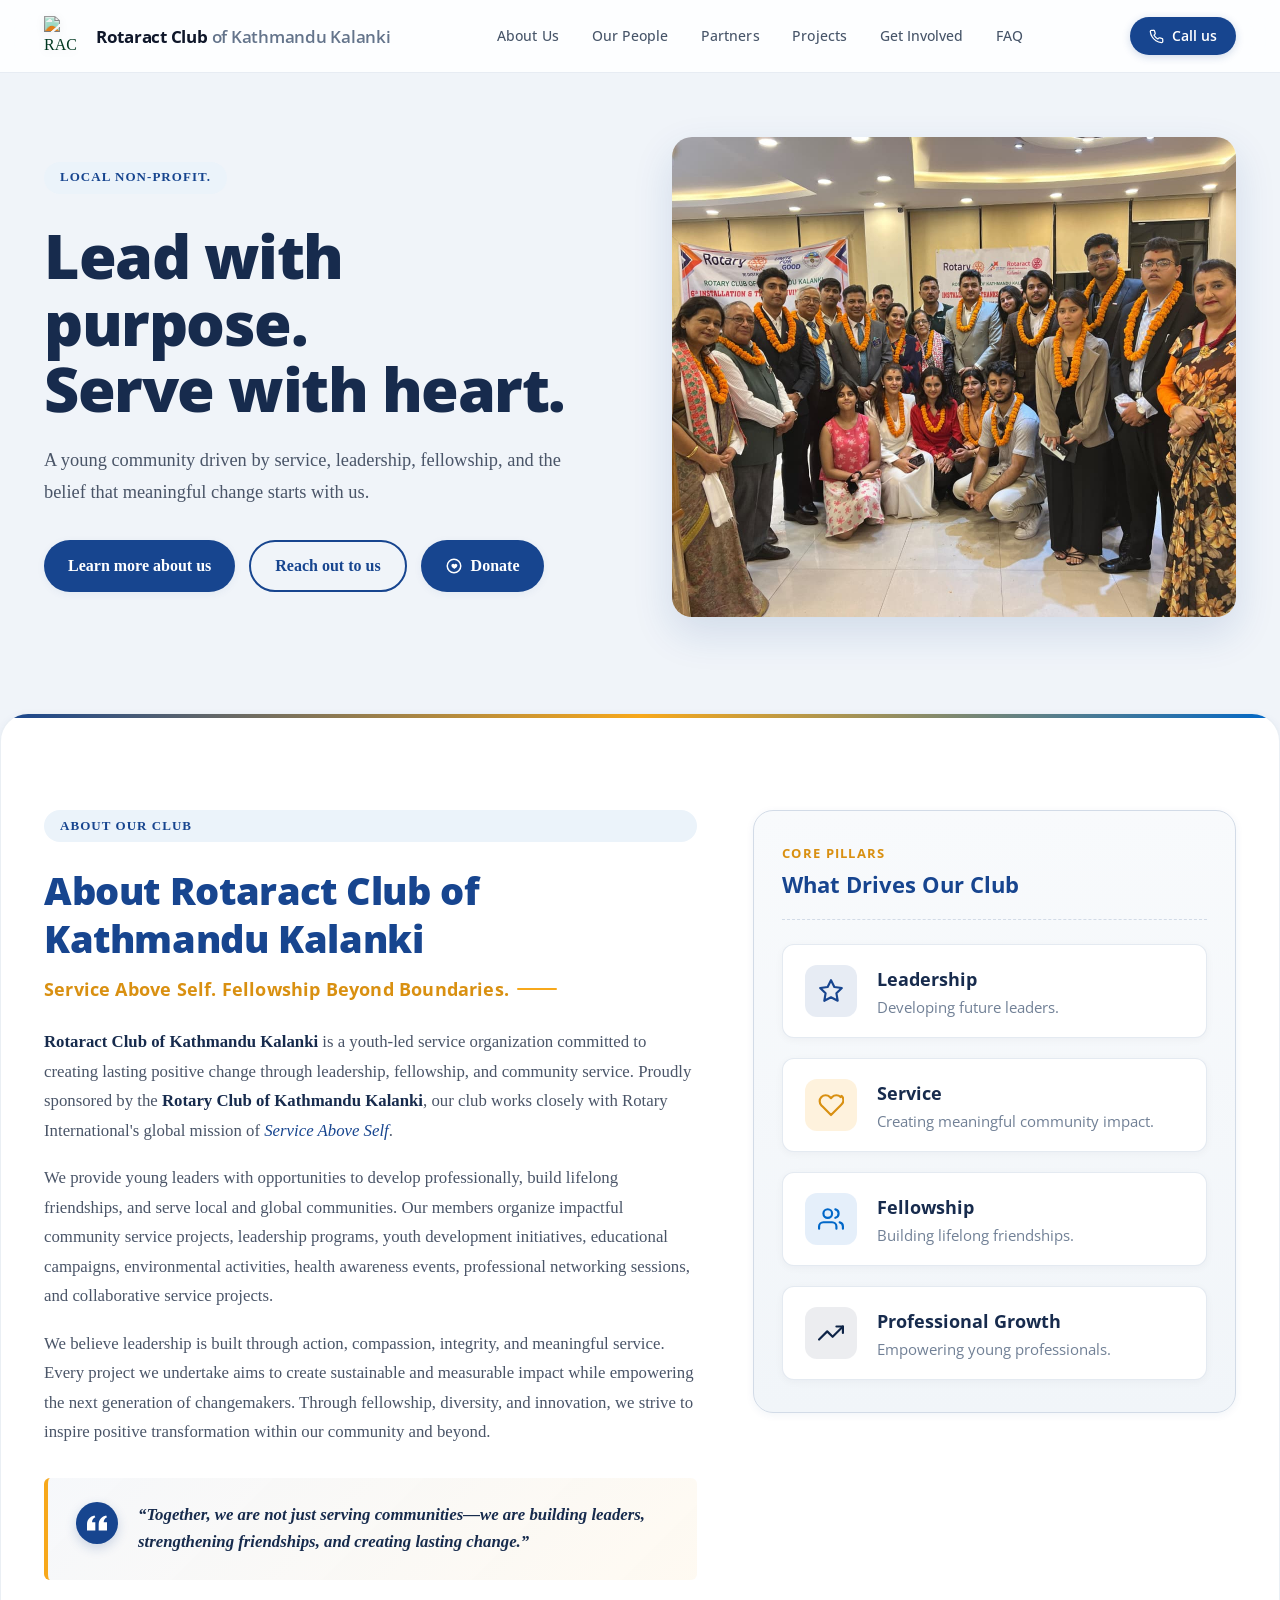
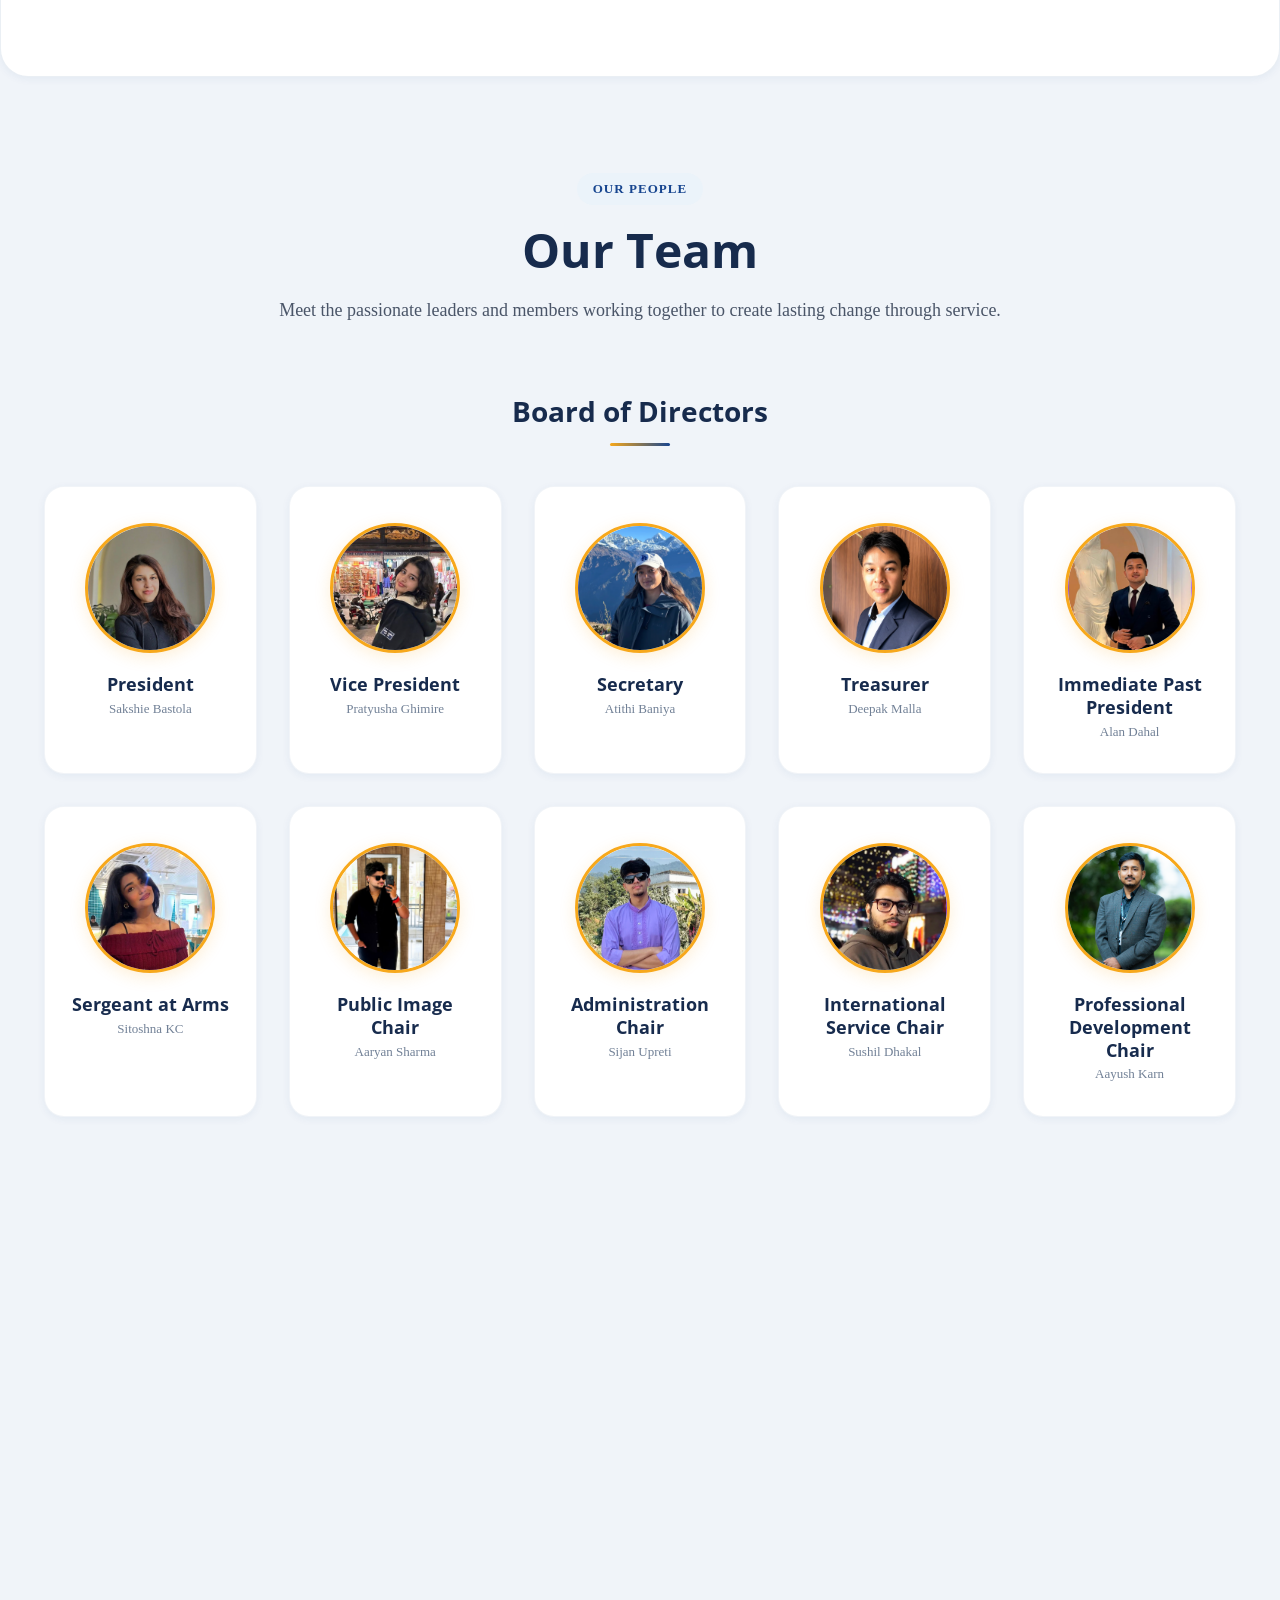
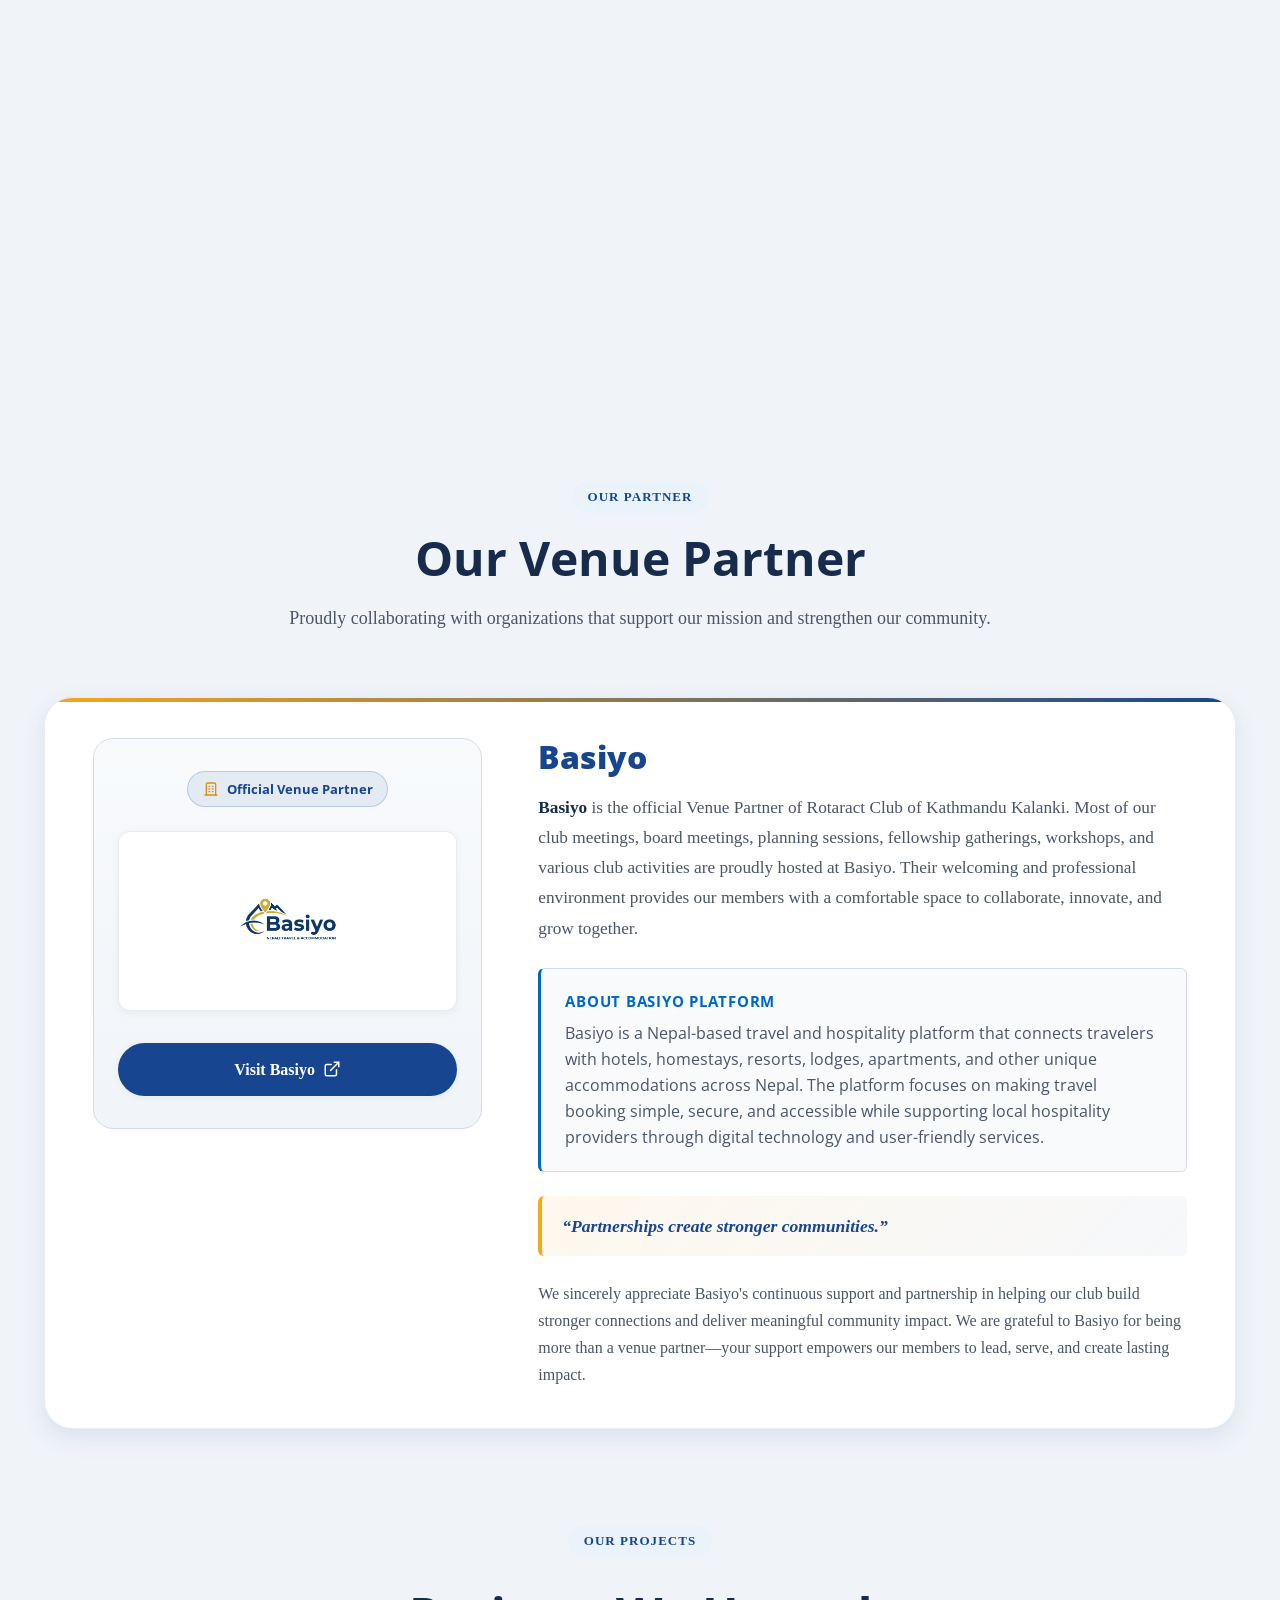
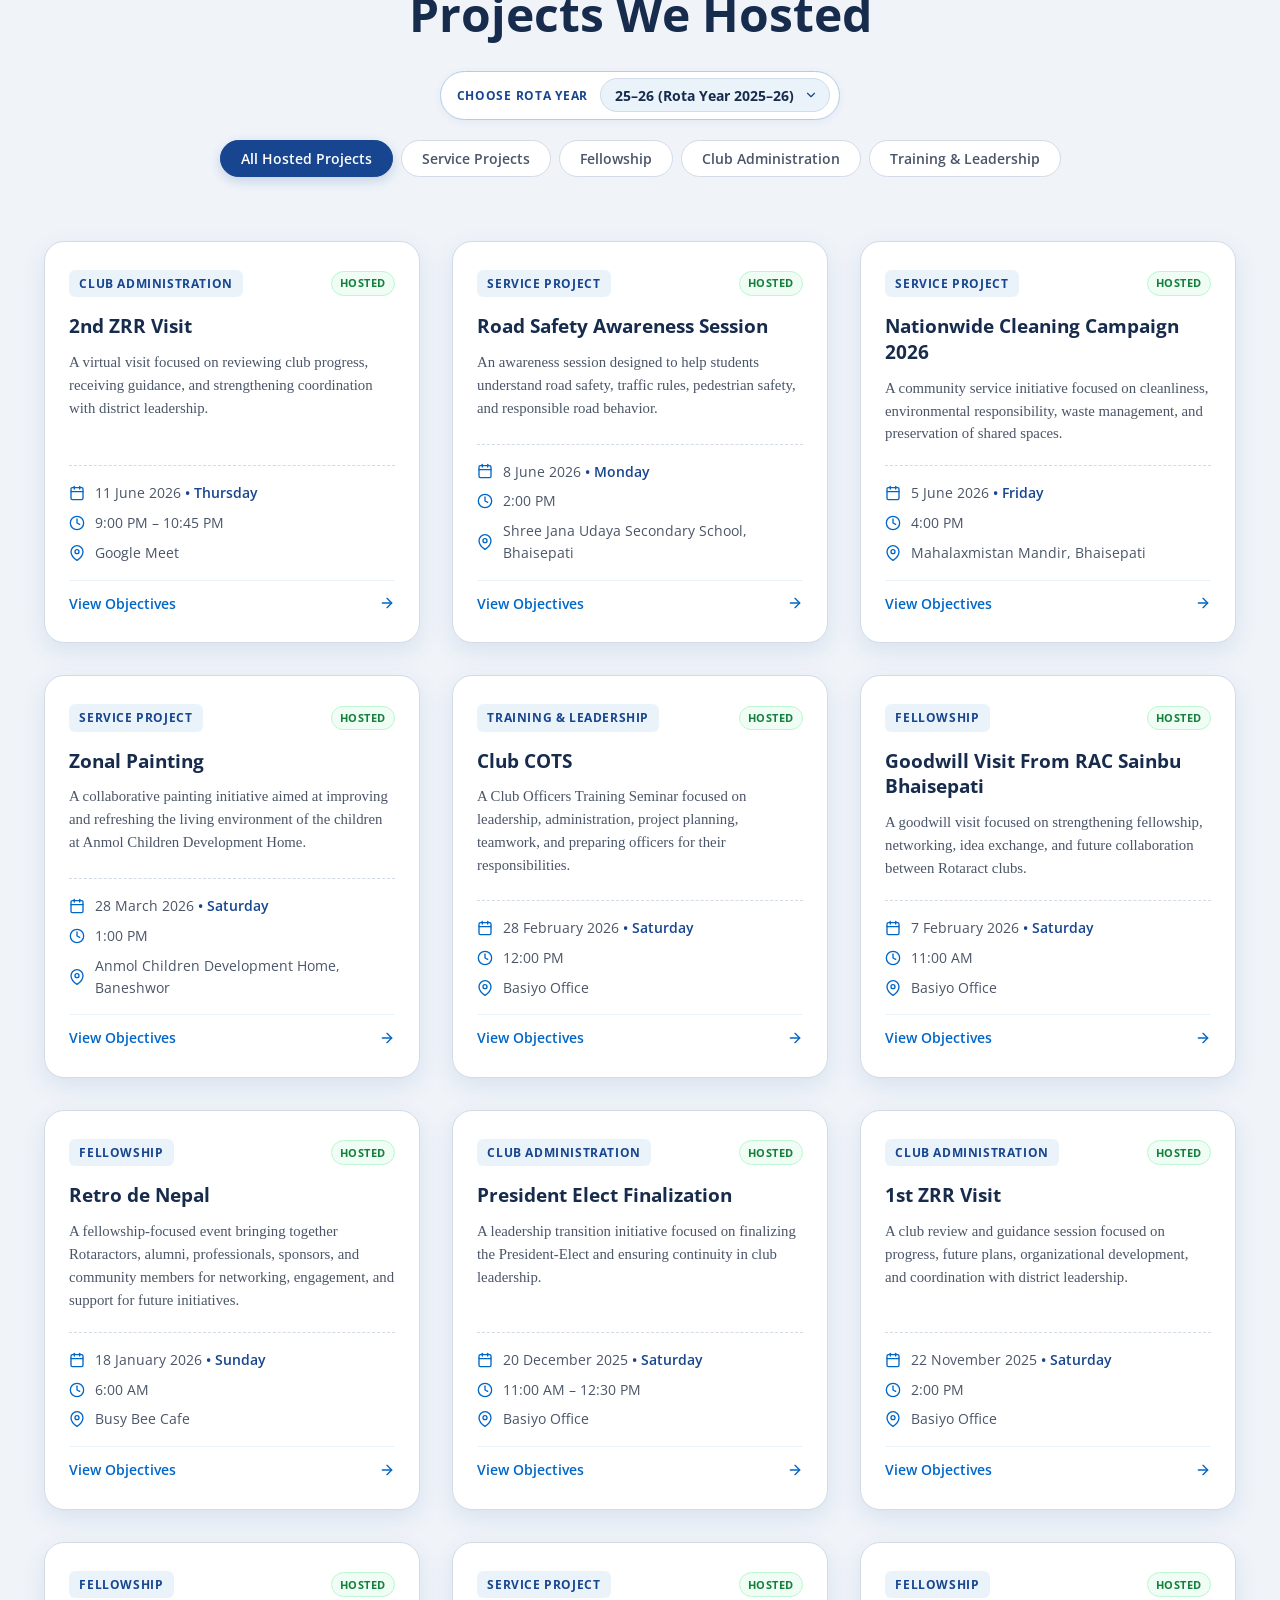
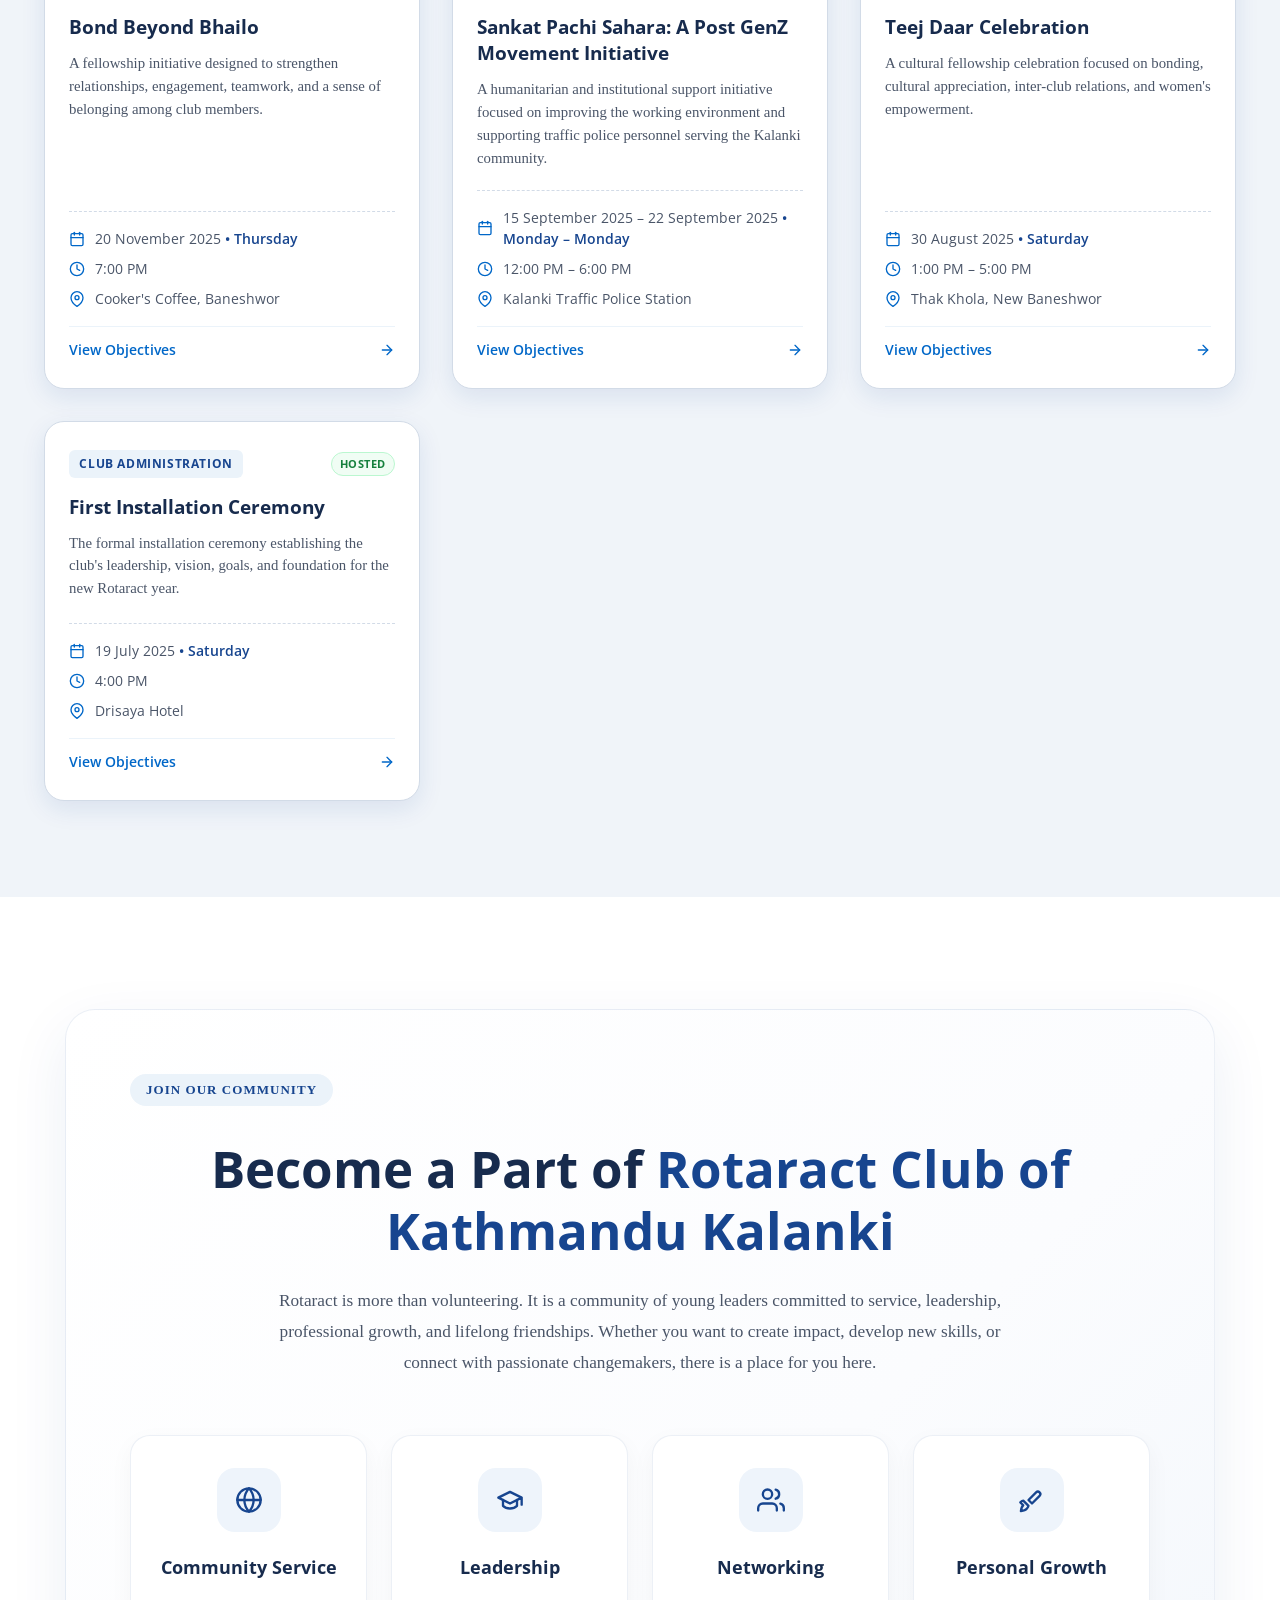
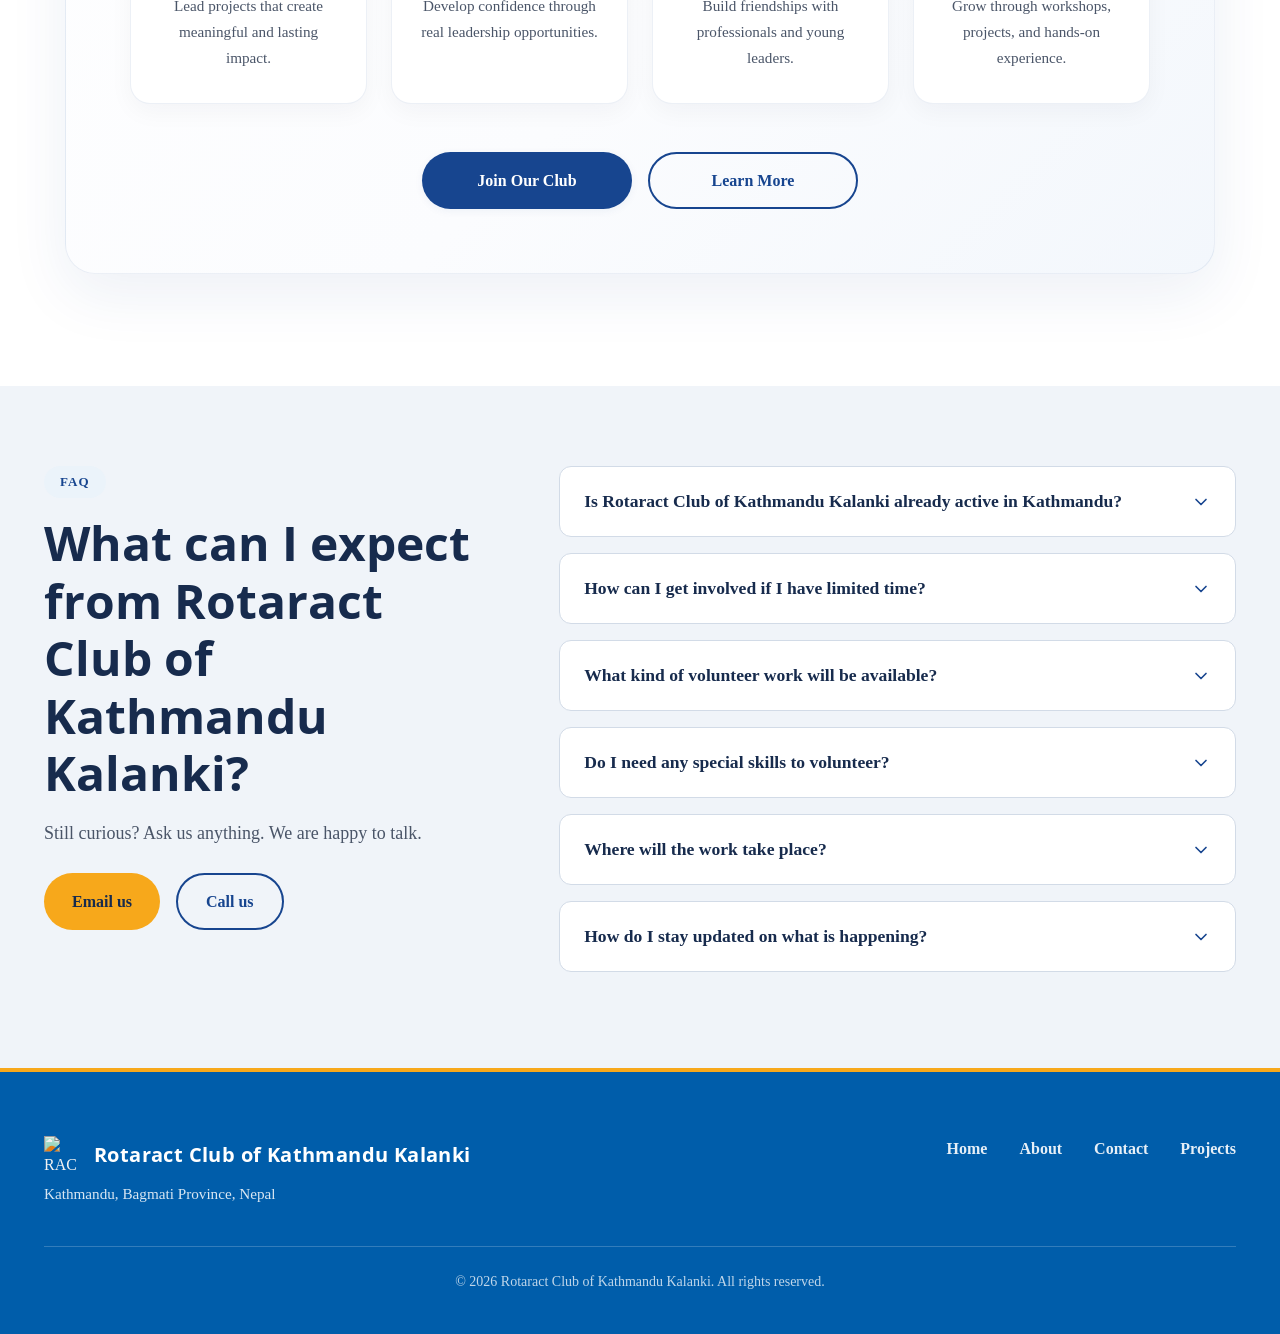
==== index.html @ 897f87ea "writings" ====
<!-- GitHub Pages deployment -->
<!DOCTYPE html>
<html lang="en">

<head>
  <meta charset="UTF-8">
  <meta name="viewport" content="width=device-width, initial-scale=1.0">
  <title>RAC KTM KALANKI - Non-Profit Organization in Kathmandu, Nepal</title>
  <meta name="description"
    content="RAC KTM KALANKI is a non-profit organization based in Kathmandu, Nepal, working to establish its presence and fulfill its mission within the local community.">

  <!-- Google Fonts (Rotary Typography: Open Sans & Georgia) -->
  <link rel="preconnect" href="https://fonts.googleapis.com">
  <link rel="preconnect" href="https://fonts.gstatic.com" crossorigin>
  <link
    href="https://fonts.googleapis.com/css2?family=Georgia:ital,wght@0,400;0,700;1,400&family=Open+Sans:ital,wght@0,300;0,400;0,600;0,700;0,800;1,400;1,600&display=swap"
    rel="stylesheet">

  <!-- Stylesheets -->
  <link rel="stylesheet" href="css/style.css">
  <link rel="stylesheet" href="css/responsive.css">
</head>

<body>

  
  <!-- Navigation -->
  <header class="navbar" id="navbar">
    <div class="container nav-container">
      <a href="index.html" class="nav-brand">
        <img
          src="https://rjdavx8ozyznxeyh.public.blob.vercel-storage.com/production/websites/uploaded-media/rotary-yellow-oAXkmFrCqJw5YYVb120XJVjN0PeebM.png"
          alt="RAC KTM KALANKI Logo" class="brand-logo">
        <span class="brand-name">Rotaract Club <span class="brand-sub">of Kathmandu Kalanki</span></span>
      </a>

      <!-- Desktop & Mobile Navigation Menu -->
      <nav class="nav-menu" id="navMenu">
        <ul class="nav-list">
          <li class="nav-item"><a href="#about" class="nav-link">About Us</a></li>
          <li class="nav-item"><a href="#our-people" class="nav-link">Our People</a></li>
          <li class="nav-item"><a href="#partners" class="nav-link">Partners</a></li>
          <li class="nav-item"><a href="#projects" class="nav-link">Projects</a></li>
          <li class="nav-item"><a href="#team" class="nav-link">Get Involved</a></li>
          <li class="nav-item"><a href="#contact" class="nav-link">FAQ</a></li>
        </ul>
        <div class="mobile-nav-actions">
          <a href="tel:+9779863480881" class="btn btn-secondary nav-btn mobile-btn">
            <svg class="btn-icon" xmlns="http://www.w3.org/2000/svg" viewBox="0 0 24 24" fill="none"
              stroke="currentColor" stroke-width="2" stroke-linecap="round" stroke-linejoin="round">
              <path
                d="M22 16.92v3a2 2 0 0 1-2.18 2 19.79 19.79 0 0 1-8.63-3.07 19.5 19.5 0 0 1-6-6 19.79 19.79 0 0 1-3.07-8.67A2 2 0 0 1 4.11 2h3a2 2 0 0 1 2 1.72 12.84 12.84 0 0 0 .7 2.81 2 2 0 0 1-.45 2.11L8.09 9.91a16 16 0 0 0 6 6l1.27-1.27a2 2 0 0 1 2.11-.45 12.84 12.84 0 0 0 2.81.7A2 2 0 0 1 22 16.92z">
              </path>
            </svg>
            <span>Call us</span>
          </a>
        </div>
      </nav>

      <!-- Action Button -->
      <div class="nav-actions">
        <a href="tel:+9779863480881" class="btn btn-secondary nav-btn desktop-btn">
          <svg class="btn-icon" xmlns="http://www.w3.org/2000/svg" viewBox="0 0 24 24" fill="none" stroke="currentColor"
            stroke-width="2" stroke-linecap="round" stroke-linejoin="round">
            <path
              d="M22 16.92v3a2 2 0 0 1-2.18 2 19.79 19.79 0 0 1-8.63-3.07 19.5 19.5 0 0 1-6-6 19.79 19.79 0 0 1-3.07-8.67A2 2 0 0 1 4.11 2h3a2 2 0 0 1 2 1.72 12.84 12.84 0 0 0 .7 2.81 2 2 0 0 1-.45 2.11L8.09 9.91a16 16 0 0 0 6 6l1.27-1.27a2 2 0 0 1 2.11-.45 12.84 12.84 0 0 0 2.81.7A2 2 0 0 1 22 16.92z">
            </path>
          </svg>
          <span>Call us</span>
        </a>

        <!-- Mobile Toggle Button -->
        <button class="nav-toggle" id="navToggle" aria-label="Toggle navigation menu">
          <span class="hamburger-bar"></span>
          <span class="hamburger-bar"></span>
          <span class="hamburger-bar"></span>
        </button>
      </div>
    </div>
  </header>

  <main>
    <!-- Hero Section -->
    <section class="hero-section" id="hero">
      <div class="container hero-container">
        <div class="hero-content fade-in">
          <div class="badge-kicker">LOCAL NON-PROFIT. </div>
          <h1 class="hero-title">Lead with purpose.<br>Serve with heart.</h1>
          <p class="hero-description">
            A young community driven by service, leadership, fellowship, and the belief that meaningful change starts with us.
          </p>
          <div class="hero-actions">
            <a href="#about" class="btn btn-primary">Learn more about us</a>
            <a href="#contact" class="btn btn-outline">Reach out to us</a>
            <button type="button" class="btn btn-primary" id="donateBtn" aria-haspopup="dialog">
              <svg class="btn-icon" xmlns="http://www.w3.org/2000/svg" viewBox="0 0 24 24" fill="none"
                stroke="currentColor" stroke-width="2" stroke-linecap="round" stroke-linejoin="round">
                <circle cx="12" cy="12" r="9"></circle>
                <path d="M12 15.5s-3.5-2.2-3.5-4.2a2.2 2.2 0 0 1 4-1.3 2.2 2.2 0 0 1 4 1.3c0 2-3.5 4.2-3.5 4.2z" fill="currentColor" stroke="none"></path>
              </svg>
              <span>Donate</span>
            </button>
          </div>
        </div>

        <div class="hero-media fade-in">
          <div class="hero-image-wrapper">
            <img
              src="assets/images/first_installment.jpeg"
              alt="RAC KTM KALANKI Community Work in Kathmandu" class="hero-image" loading="eager">
          </div>
        </div>
      </div>
    </section>

    <!-- About -->
    <section class="about-section" id="about">
      <div class="container">
        <div class="about-grid">
          <!-- Left Column: Story & Mission -->
          <div class="about-content fade-in">
            <span class="section-kicker">About Our Club</span>
            <h2 class="about-headline">About Rotaract Club of Kathmandu Kalanki</h2>
            <p class="about-subheading">Service Above Self. Fellowship Beyond Boundaries.</p>

            <div class="about-text">
              <p>
                <strong>Rotaract Club of Kathmandu Kalanki</strong> is a youth-led service organization committed to
                creating lasting positive change through leadership, fellowship, and community service. Proudly
                sponsored by the <strong>Rotary Club of Kathmandu Kalanki</strong>, our club works closely with Rotary
                International's global mission of <em>Service Above Self</em>.
              </p>
              <p>
                We provide young leaders with opportunities to develop professionally, build lifelong friendships, and
                serve local and global communities. Our members organize impactful community service projects,
                leadership programs, youth development initiatives, educational campaigns, environmental activities,
                health awareness events, professional networking sessions, and collaborative service projects.
              </p>
              <p>
                We believe leadership is built through action, compassion, integrity, and meaningful service. Every
                project we undertake aims to create sustainable and measurable impact while empowering the next
                generation of changemakers. Through fellowship, diversity, and innovation, we strive to inspire positive
                transformation within our community and beyond.
              </p>
            </div>

            <blockquote class="about-quote">
              <div class="quote-icon-badge" aria-hidden="true">
                <svg xmlns="http://www.w3.org/2000/svg" viewBox="0 0 24 24" fill="currentColor" class="quote-svg">
                  <path
                    d="M14.017 21v-7.391c0-5.704 3.731-9.57 8.983-10.609l.995 2.151c-2.432.917-3.995 3.638-3.995 5.849h4v10h-9.983zm-14.017 0v-7.391c0-5.704 3.748-9.57 9-10.609l.996 2.151c-2.433.917-3.996 3.638-3.996 5.849h3.983v10h-9.983z" />
                </svg>
              </div>
              <p class="quote-text">
                &ldquo;Together, we are not just serving communities—we are building leaders, strengthening friendships,
                and creating lasting change.&rdquo;
              </p>
            </blockquote>
          </div>

          <!-- Right Column: Value Highlight Cards -->
          <div class="about-values-column fade-in">
            <div class="about-values-header">
              <span class="values-kicker">Core Pillars</span>
              <h3 class="values-title">What Drives Our Club</h3>
            </div>

            <div class="about-cards-grid">
              <!-- Value Card 1: Leadership -->
              <div class="about-value-card">
                <div class="value-icon-box leadership-bg">
                  <svg class="value-icon" xmlns="http://www.w3.org/2000/svg" viewBox="0 0 24 24" fill="none"
                    stroke="currentColor" stroke-width="2" stroke-linecap="round" stroke-linejoin="round">
                    <path
                      d="M12 2L15.09 8.26L22 9.27L17 14.14L18.18 21.02L12 17.77L5.82 21.02L7 14.14L2 9.27L8.91 8.26L12 2Z">
                    </path>
                  </svg>
                </div>
                <div class="value-card-body">
                  <h4 class="value-card-title">Leadership</h4>
                  <p class="value-card-desc">Developing future leaders.</p>
                </div>
              </div>

              <!-- Value Card 2: Service -->
              <div class="about-value-card">
                <div class="value-icon-box service-bg">
                  <svg class="value-icon" xmlns="http://www.w3.org/2000/svg" viewBox="0 0 24 24" fill="none"
                    stroke="currentColor" stroke-width="2" stroke-linecap="round" stroke-linejoin="round">
                    <path
                      d="M20.84 4.61a5.5 5.5 0 0 0-7.78 0L12 5.67l-1.06-1.06a5.5 5.5 0 0 0-7.78 7.78l1.06 1.06L12 21.23l8.78-8.78 1.06-1.06a5.5 5.5 0 0 0 0-7.78z">
                    </path>
                  </svg>
                </div>
                <div class="value-card-body">
                  <h4 class="value-card-title">Service</h4>
                  <p class="value-card-desc">Creating meaningful community impact.</p>
                </div>
              </div>

              <!-- Value Card 3: Fellowship -->
              <div class="about-value-card">
                <div class="value-icon-box fellowship-bg">
                  <svg class="value-icon" xmlns="http://www.w3.org/2000/svg" viewBox="0 0 24 24" fill="none"
                    stroke="currentColor" stroke-width="2" stroke-linecap="round" stroke-linejoin="round">
                    <path d="M17 21v-2a4 4 0 0 0-4-4H5a4 4 0 0 0-4 4v2"></path>
                    <circle cx="9" cy="7" r="4"></circle>
                    <path d="M23 21v-2a4 4 0 0 0-3-3.87"></path>
                    <path d="M16 3.13a4 4 0 0 1 0 7.75"></path>
                  </svg>
                </div>
                <div class="value-card-body">
                  <h4 class="value-card-title">Fellowship</h4>
                  <p class="value-card-desc">Building lifelong friendships.</p>
                </div>
              </div>

              <!-- Value Card 4: Professional Growth -->
              <div class="about-value-card">
                <div class="value-icon-box growth-bg">
                  <svg class="value-icon" xmlns="http://www.w3.org/2000/svg" viewBox="0 0 24 24" fill="none"
                    stroke="currentColor" stroke-width="2" stroke-linecap="round" stroke-linejoin="round">
                    <polyline points="23 6 13.5 15.5 8.5 10.5 1 18"></polyline>
                    <polyline points="17 6 23 6 23 12"></polyline>
                  </svg>
                </div>
                <div class="value-card-body">
                  <h4 class="value-card-title">Professional Growth</h4>
                  <p class="value-card-desc">Empowering young professionals.</p>
                </div>
              </div>
            </div>
          </div>
        </div>
      </div>
    </section>

    <!-- Our People -->
    <section class="our-people-section" id="our-people">
      <div class="container">
        <div class="section-header text-center fade-in">
          <span class="section-kicker">Our People</span>
          <h2 class="section-title">Our Team</h2>
          <p class="section-description max-w-2xl">
            Meet the passionate leaders and members working together to create lasting change through service.
          </p>
        </div>

        <!-- Board of Directors Subsection -->
        <div class="people-subsection fade-in">
          <h3 class="subsection-title">Board of Directors</h3>
          <div class="board-grid">

            <!-- 1. President -->
            <div class="people-card board-card">
              <div class="people-image-wrapper board-image-wrapper">
                <img src="assets/images/president.png" alt="President" class="people-image" loading="lazy">
              </div>
              <h4 class="people-name">President</h4>
              <p class="people-club">Sakshie Bastola</p>
            </div>

            <!-- 2. Vice President -->
            <div class="people-card board-card">
              <div class="people-image-wrapper board-image-wrapper">
                <img src="assets/images/vice-president.png" alt="Vice President" class="people-image" loading="lazy">
              </div>
              <h4 class="people-name">Vice President</h4>
              <p class="people-club">Pratyusha Ghimire</p>
            </div>

            <!-- 3. Secretary -->
            <div class="people-card board-card">
              <div class="people-image-wrapper board-image-wrapper">
                <img src="assets/images/secretary.png" alt="Secretary" class="people-image" loading="lazy">
              </div>
              <h4 class="people-name">Secretary</h4>
              <p class="people-club">Atithi Baniya</p>
            </div>

            <!-- 4. Treasurer -->
            <div class="people-card board-card">
              <div class="people-image-wrapper board-image-wrapper">
                <img src="assets/images/treasurer.png" alt="Treasurer" class="people-image" loading="lazy">
              </div>
              <h4 class="people-name">Treasurer</h4>
              <p class="people-club">Deepak Malla</p>
            </div>

            <!-- 5. Immediate Past President -->
            <div class="people-card board-card">
              <div class="people-image-wrapper board-image-wrapper">
                <img src="assets/images/immediate-past-president.png" alt="Immediate Past President"
                  class="people-image" loading="lazy">
              </div>
              <h4 class="people-name">Immediate Past President</h4>
              <p class="people-club">Alan Dahal</p>
            </div>

            <!-- 6. Sergeant at Arms -->
            <div class="people-card board-card">
              <div class="people-image-wrapper board-image-wrapper">
                <img src="assets/images/sergeant-at-arms.png" alt="Sergeant at Arms" class="people-image"
                  loading="lazy">
              </div>
              <h4 class="people-name">Sergeant at Arms</h4>
              <p class="people-club">Sitoshna KC</p>
            </div>

            <!-- 7. Public Image Chair -->
            <div class="people-card board-card">
              <div class="people-image-wrapper board-image-wrapper">
                <img src="assets/images/public-image-chair.png" alt="Public Image Chair" class="people-image"
                  loading="lazy">
              </div>
              <h4 class="people-name">Public Image Chair</h4>
              <p class="people-club">Aaryan Sharma</p>
            </div>

            <!-- 8. Club Administration Chair -->
            <div class="people-card board-card">
              <div class="people-image-wrapper board-image-wrapper">
                <img src="assets/images/club-administration-chair.png" alt="Club Administration Chair"
                  class="people-image" loading="lazy">
              </div>
              <h4 class="people-name">Administration Chair</h4>
              <p class="people-club">Sijan Upreti</p>
            </div>

            <!-- 9. International Service Chair -->
            <div class="people-card board-card">
              <div class="people-image-wrapper board-image-wrapper">
                <img src="assets/images/international-service-chair.png" alt="International Service Chair"
                  class="people-image" loading="lazy">
              </div>
              <h4 class="people-name">International Service Chair</h4>
              <p class="people-club">Sushil Dhakal</p>
            </div>

            <!-- 10. Professional Development Chair -->
            <div class="people-card board-card">
              <div class="people-image-wrapper board-image-wrapper">
                <img src="assets/images/professional-development-chair.png" alt="Professional Development Chair"
                  class="people-image" loading="lazy">
              </div>
              <h4 class="people-name">Professional Development Chair</h4>
              <p class="people-club">Aayush Karn</p>
            </div>

          </div>
        </div>

        <!-- Club Members Subsection -->
        <div class="people-subsection fade-in">
          <h3 class="subsection-title">Club Members</h3>
          <div class="members-grid">

            <!-- Member 1 -->
            <div class="people-card member-card">
              <div class="people-image-wrapper member-image-wrapper">
                <img src="assets/images/shreya baral.jpg" alt="Shreya Baral" class="people-image" loading="lazy">
              </div>
              <h4 class="people-name">Charter Member </h4>
              <p class="people-club">Shreya Baral</p>
            </div>

            <!-- Member 2 -->
            <div class="people-card member-card">
              <div class="people-image-wrapper member-image-wrapper">
                <img src="assets/images/kaustuv oli.jpg" alt="Kaustuv Oli" class="people-image" loading="lazy">
              </div>
              <h4 class="people-name">Charter Member </h4>
              <p class="people-club">Kaustuv Oli</p>
            </div>

            <!-- Member 3 -->
            <div class="people-card member-card">
              <div class="people-image-wrapper member-image-wrapper">
                <img src="assets/images/sanya keshwani.jpg" alt="Sanya Keshwani" class="people-image" loading="lazy">
              </div>
              <h4 class="people-name"> Charter Member</h4>
              <p class="people-club">Sanya Keshwani</p>
            </div>

            <!-- Member 4 -->
            <div class="people-card member-card">
              <div class="people-image-wrapper member-image-wrapper">
                <img src="assets/images/sampada sigdel.jpg" alt="Sampada Sigdel" class="people-image" loading="lazy">
              </div>
              <h4 class="people-name"> Charter Member</h4>
              <p class="people-club">Sampada Sigdel</p>
            </div>

            <!-- Member 5 -->
            <div class="people-card member-card">
              <div class="people-image-wrapper member-image-wrapper">
                <img src="assets/images/bigyan bhattarai.jpg" alt="Bigyan Bhattarai" class="people-image" loading="lazy">
              </div>
              <h4 class="people-name"> Charter Member</h4>
              <p class="people-club">Bigyan Bhattarai</p>
            </div>

            <!-- Member 6 -->
            <div class="people-card member-card">
              <div class="people-image-wrapper member-image-wrapper">
                <img src="assets/images/apekshya_dulal.jpg" alt="Apekshya Dulal" class="people-image" loading="lazy">
              </div>
              <h4 class="people-name"> Charter Member</h4>
              <p class="people-club">Apekshya Dulal</p>
            </div>

            <!-- Member 7 -->
            <div class="people-card member-card">
              <div class="people-image-wrapper member-image-wrapper">
                <img src="assets/images/prasansa malla.jpg" alt="Prasansa Malla" class="people-image" loading="lazy">
              </div>
              <h4 class="people-name"> Charter Member</h4>
              <p class="people-club">Prasansa Malla</p>
            </div>

            <!-- Member 8 -->
            <div class="people-card member-card">
              <div class="people-image-wrapper member-image-wrapper">
                <img src="assets/images/nischal babu giri.jpg" alt="Nischal Babu Giri" class="people-image" loading="lazy">
              </div>
              <h4 class="people-name"> Charter Member</h4>
              <p class="people-club">Nischal Babu Giri</p>
            </div>

            <!-- Member 9 -->
            <div class="people-card member-card">
              <div class="people-image-wrapper member-image-wrapper">
                <img src="assets/images/aayusha basnet.jpg" alt="Aayusha Basnet" class="people-image" loading="lazy">
              </div>
              <h4 class="people-name"> Charter Member</h4>
              <p class="people-club">Aayusha Basnet</p>
            </div>

            <!-- Member 10 -->
            <div class="people-card member-card">
              <div class="people-image-wrapper member-image-wrapper">
                <img src="assets/images/anup dahal.jpg" alt="Anup Dahal" class="people-image" loading="lazy">
              </div>
              <h4 class="people-name"> Charter Member</h4>
              <p class="people-club">Anup Dahal</p>
            </div>

            <!-- Member 11 -->
            <div class="people-card member-card">
              <div class="people-image-wrapper member-image-wrapper">
                <img src="assets/images/shova kumari katwal.jpg" alt="Shova Kumari Katwal" class="people-image" loading="lazy">
              </div>
              <h4 class="people-name"> Charter Member</h4>
              <p class="people-club">Shova Kumari Katwal</p>
            </div>

            <!-- Member 12 -->
            <div class="people-card member-card">
              <div class="people-image-wrapper member-image-wrapper">
                <img src="assets/images/prikesh shrestha.jpg" alt="Prikesh Shrestha" class="people-image" loading="lazy">
              </div>
              <h4 class="people-name"> Club Member</h4>
              <p class="people-club">Prikesh Shrestha</p>
            </div>

          </div>
        </div>

      </div>
    </section>

    <!-- Venue Partner -->
    <section class="partners-section" id="partners">
      <div class="container">
        <div class="section-header text-center fade-in">
          <span class="section-kicker">Our Partner</span>
          <h2 class="section-title">Our Venue Partner</h2>
          <p class="section-description max-w-2xl">
            Proudly collaborating with organizations that support our mission and strengthen our community.
          </p>
        </div>

        <div class="partner-venue-card fade-in">
          <!-- Left Sidebar / Logo Branding -->
          <div class="partner-media-col">
            <div class="partner-badge">
              <svg class="badge-icon" xmlns="http://www.w3.org/2000/svg" viewBox="0 0 24 24" fill="none"
                stroke="currentColor" stroke-width="2" stroke-linecap="round" stroke-linejoin="round">
                <path d="M3 21h18"></path>
                <path d="M9 8h1"></path>
                <path d="M9 12h1"></path>
                <path d="M9 16h1"></path>
                <path d="M14 8h1"></path>
                <path d="M14 12h1"></path>
                <path d="M14 16h1"></path>
                <path d="M5 21V5a2 2 0 0 1 2-2h10a2 2 0 0 1 2 2v16"></path>
              </svg>
              <span>Official Venue Partner</span>
            </div>

            <div class="partner-logo-container">
              <img src="assets/images/basiyo.png" alt="Basiyo - Official Venue Partner" class="partner-logo-large" loading="lazy">
            </div>

            <a href="https://basiyo.com" target="_blank" rel="noopener noreferrer" class="btn btn-primary partner-btn">
              <span>Visit Basiyo</span>
              <svg class="btn-icon" xmlns="http://www.w3.org/2000/svg" viewBox="0 0 24 24" fill="none"
                stroke="currentColor" stroke-width="2" stroke-linecap="round" stroke-linejoin="round">
                <path d="M18 13v6a2 2 0 0 1-2 2H5a2 2 0 0 1-2-2V8a2 2 0 0 1 2-2h6"></path>
                <polyline points="15 3 21 3 21 9"></polyline>
                <line x1="10" y1="14" x2="21" y2="3"></line>
              </svg>
            </a>
          </div>

          <!-- Right Column / Content Details -->
          <div class="partner-info-col">
            <h3 class="partner-card-title">Basiyo</h3>
            <p class="partner-lead-text">
              <strong>Basiyo</strong> is the official Venue Partner of Rotaract Club of Kathmandu Kalanki.
              Most of our club meetings, board meetings, planning sessions, fellowship gatherings, workshops, and various club activities are proudly hosted at Basiyo. Their welcoming and professional environment provides our members with a comfortable space to collaborate, innovate, and grow together.
            </p>

            <div class="partner-details-box">
              <h4 class="partner-details-heading">About Basiyo Platform</h4>
              <p class="partner-details-desc">
                Basiyo is a Nepal-based travel and hospitality platform that connects travelers with hotels, homestays, resorts, lodges, apartments, and other unique accommodations across Nepal. The platform focuses on making travel booking simple, secure, and accessible while supporting local hospitality providers through digital technology and user-friendly services.
              </p>
            </div>

            <blockquote class="partner-quote-box">
              <p class="partner-quote-text">&ldquo;Partnerships create stronger communities.&rdquo;</p>
            </blockquote>

            <p class="partner-appreciation">
              We sincerely appreciate Basiyo's continuous support and partnership in helping our club build stronger connections and deliver meaningful community impact. We are grateful to Basiyo for being more than a venue partner—your support empowers our members to lead, serve, and create lasting impact.
            </p>
          </div>
        </div>
      </div>
    </section>

    <!-- Hosted Projects Section -->
    <section class="projects-section" id="projects">
      <div class="container">
        <div class="section-header text-center fade-in">
          <div class="header-badge-wrapper">
            <span class="section-kicker">OUR PROJECTS</span>
          </div>
          <h2 class="section-title">Projects We Hosted</h2>
          

          <!-- Year Selector & Category Filter Controls -->
          <div class="projects-controls-container">
            <div class="year-selector-wrapper">
              <label for="rotaYearSelect" class="year-select-label">CHOOSE ROTA YEAR</label>
              <div class="custom-select-box">
                <select id="rotaYearSelect" class="year-select-dropdown" aria-label="Choose Rota Year">
                  <option value="25-26" selected>25–26 (Rota Year 2025–26)</option>
                  <option value="26-27">26–27 (Rota Year 2026–27)</option>
                </select>
                <svg class="select-arrow" xmlns="http://www.w3.org/2000/svg" viewBox="0 0 24 24" fill="none" stroke="currentColor" stroke-width="2" stroke-linecap="round" stroke-linejoin="round"><polyline points="6 9 12 15 18 9"></polyline></svg>
              </div>
            </div>

            <!-- Category Filter Bar -->
            <div class="projects-filter" role="tablist" aria-label="Filter projects by category">
              <button class="filter-btn active" data-filter="all" role="tab" aria-selected="true">All Hosted Projects</button>
              <button class="filter-btn" data-filter="service" role="tab" aria-selected="false">Service Projects</button>
              <button class="filter-btn" data-filter="fellowship" role="tab" aria-selected="false">Fellowship</button>
              <button class="filter-btn" data-filter="club-admin" role="tab" aria-selected="false">Club Administration</button>
              <button class="filter-btn" data-filter="training" role="tab" aria-selected="false">Training & Leadership</button>
            </div>
          </div>
        </div>

        <div class="projects-grid" id="projectsGrid">
          <!-- Project 01 -->
          <div class="project-card fade-in" data-category="club-admin" tabindex="0">
            <div class="card-default-view">
              <div class="project-card-header">
                <span class="category-badge">Club Administration</span>
                <span class="hosted-tag">Hosted</span>
              </div>
              <h3 class="project-title">President Elect Finalization</h3>
              <p class="project-description">A leadership transition initiative focused on finalizing the President-Elect and ensuring continuity in club leadership.</p>
              <div class="project-meta-grid">
                <div class="meta-item">
                  <svg class="meta-icon" xmlns="http://www.w3.org/2000/svg" viewBox="0 0 24 24" fill="none" stroke="currentColor" stroke-width="2" stroke-linecap="round" stroke-linejoin="round"><rect x="3" y="4" width="18" height="18" rx="2" ry="2"></rect><line x1="16" y1="2" x2="16" y2="6"></line><line x1="8" y1="2" x2="8" y2="6"></line><line x1="3" y1="10" x2="21" y2="10"></line></svg>
                  <span>20 December 2025 <span class="day-badge">• Saturday</span></span>
                </div>
                <div class="meta-item">
                  <svg class="meta-icon" xmlns="http://www.w3.org/2000/svg" viewBox="0 0 24 24" fill="none" stroke="currentColor" stroke-width="2" stroke-linecap="round" stroke-linejoin="round"><circle cx="12" cy="12" r="10"></circle><polyline points="12 6 12 12 16 14"></polyline></svg>
                  <span>11:00 AM – 12:30 PM</span>
                </div>
                <div class="meta-item">
                  <svg class="meta-icon" xmlns="http://www.w3.org/2000/svg" viewBox="0 0 24 24" fill="none" stroke="currentColor" stroke-width="2" stroke-linecap="round" stroke-linejoin="round"><path d="M21 10c0 7-9 13-9 13s-9-6-9-13a9 9 0 0 1 18 0z"></path><circle cx="12" cy="10" r="3"></circle></svg>
                  <span>Basiyo Office</span>
                </div>
              </div>
              <div class="card-trigger">
                <span>View Objectives</span>
                <svg class="trigger-icon" xmlns="http://www.w3.org/2000/svg" viewBox="0 0 24 24" fill="none" stroke="currentColor" stroke-width="2" stroke-linecap="round" stroke-linejoin="round"><line x1="5" y1="12" x2="19" y2="12"></line><polyline points="12 5 19 12 12 19"></polyline></svg>
              </div>
            </div>
            
            <div class="project-overlay">
              <div class="overlay-header">
                <span class="overlay-label">PROJECT OBJECTIVES</span>
                <h4 class="overlay-title">President Elect Finalization</h4>
              </div>
              <ul class="objectives-list">
                <li>To finalize and endorse the President-Elect for the upcoming Rotary Year through a transparent and democratic process.</li>
                <li>To ensure a smooth leadership transition and continuity of club operations.</li>
                <li>To identify and empower future leaders capable of guiding the club toward sustained growth and impact.</li>
              </ul>
            </div>
          </div>

          <!-- Project 02 -->
          <div class="project-card fade-in" data-category="club-admin" tabindex="0">
            <div class="card-default-view">
              <div class="project-card-header">
                <span class="category-badge">Club Administration</span>
                <span class="hosted-tag">Hosted</span>
              </div>
              <h3 class="project-title">2nd ZRR Visit</h3>
              <p class="project-description">A virtual visit focused on reviewing club progress, receiving guidance, and strengthening coordination with district leadership.</p>
              <div class="project-meta-grid">
                <div class="meta-item">
                  <svg class="meta-icon" xmlns="http://www.w3.org/2000/svg" viewBox="0 0 24 24" fill="none" stroke="currentColor" stroke-width="2" stroke-linecap="round" stroke-linejoin="round"><rect x="3" y="4" width="18" height="18" rx="2" ry="2"></rect><line x1="16" y1="2" x2="16" y2="6"></line><line x1="8" y1="2" x2="8" y2="6"></line><line x1="3" y1="10" x2="21" y2="10"></line></svg>
                  <span>11 June 2026 <span class="day-badge">• Thursday</span></span>
                </div>
                <div class="meta-item">
                  <svg class="meta-icon" xmlns="http://www.w3.org/2000/svg" viewBox="0 0 24 24" fill="none" stroke="currentColor" stroke-width="2" stroke-linecap="round" stroke-linejoin="round"><circle cx="12" cy="12" r="10"></circle><polyline points="12 6 12 12 16 14"></polyline></svg>
                  <span>9:00 PM – 10:45 PM</span>
                </div>
                <div class="meta-item">
                  <svg class="meta-icon" xmlns="http://www.w3.org/2000/svg" viewBox="0 0 24 24" fill="none" stroke="currentColor" stroke-width="2" stroke-linecap="round" stroke-linejoin="round"><path d="M21 10c0 7-9 13-9 13s-9-6-9-13a9 9 0 0 1 18 0z"></path><circle cx="12" cy="10" r="3"></circle></svg>
                  <span>Google Meet</span>
                </div>
              </div>
              <div class="card-trigger">
                <span>View Objectives</span>
                <svg class="trigger-icon" xmlns="http://www.w3.org/2000/svg" viewBox="0 0 24 24" fill="none" stroke="currentColor" stroke-width="2" stroke-linecap="round" stroke-linejoin="round"><line x1="5" y1="12" x2="19" y2="12"></line><polyline points="12 5 19 12 12 19"></polyline></svg>
              </div>
            </div>
            
            <div class="project-overlay">
              <div class="overlay-header">
                <span class="overlay-label">PROJECT OBJECTIVES</span>
                <h4 class="overlay-title">2nd ZRR Visit</h4>
              </div>
              <ul class="objectives-list">
                <li>To review the club's activities and progress during the Rotaract year.</li>
                <li>To facilitate communication between the club and district leadership.</li>
                <li>To receive guidance and recommendations for future projects and initiatives.</li>
                <li>To strengthen member engagement and organizational development.</li>
                <li>To ensure alignment with district goals and expectations.</li>
              </ul>
            </div>
          </div>

          <!-- Project 03 -->
          <div class="project-card fade-in" data-category="service" tabindex="0">
            <div class="card-default-view">
              <div class="project-card-header">
                <span class="category-badge">Service Project</span>
                <span class="hosted-tag">Hosted</span>
              </div>
              <h3 class="project-title">Road Safety Awareness Session</h3>
              <p class="project-description">An awareness session designed to help students understand road safety, traffic rules, pedestrian safety, and responsible road behavior.</p>
              <div class="project-meta-grid">
                <div class="meta-item">
                  <svg class="meta-icon" xmlns="http://www.w3.org/2000/svg" viewBox="0 0 24 24" fill="none" stroke="currentColor" stroke-width="2" stroke-linecap="round" stroke-linejoin="round"><rect x="3" y="4" width="18" height="18" rx="2" ry="2"></rect><line x1="16" y1="2" x2="16" y2="6"></line><line x1="8" y1="2" x2="8" y2="6"></line><line x1="3" y1="10" x2="21" y2="10"></line></svg>
                  <span>8 June 2026 <span class="day-badge">• Monday</span></span>
                </div>
                <div class="meta-item">
                  <svg class="meta-icon" xmlns="http://www.w3.org/2000/svg" viewBox="0 0 24 24" fill="none" stroke="currentColor" stroke-width="2" stroke-linecap="round" stroke-linejoin="round"><circle cx="12" cy="12" r="10"></circle><polyline points="12 6 12 12 16 14"></polyline></svg>
                  <span>2:00 PM</span>
                </div>
                <div class="meta-item">
                  <svg class="meta-icon" xmlns="http://www.w3.org/2000/svg" viewBox="0 0 24 24" fill="none" stroke="currentColor" stroke-width="2" stroke-linecap="round" stroke-linejoin="round"><path d="M21 10c0 7-9 13-9 13s-9-6-9-13a9 9 0 0 1 18 0z"></path><circle cx="12" cy="10" r="3"></circle></svg>
                  <span>Shree Jana Udaya Sec. School, Bhaisepati</span>
                </div>
              </div>
              <div class="card-trigger">
                <span>View Objectives</span>
                <svg class="trigger-icon" xmlns="http://www.w3.org/2000/svg" viewBox="0 0 24 24" fill="none" stroke="currentColor" stroke-width="2" stroke-linecap="round" stroke-linejoin="round"><line x1="5" y1="12" x2="19" y2="12"></line><polyline points="12 5 19 12 12 19"></polyline></svg>
              </div>
            </div>
            
            <div class="project-overlay">
              <div class="overlay-header">
                <span class="overlay-label">PROJECT OBJECTIVES</span>
                <h4 class="overlay-title">Road Safety Awareness Session</h4>
              </div>
              <ul class="objectives-list">
                <li>To educate students about road safety rules and traffic regulations.</li>
                <li>To raise awareness about pedestrian safety and accident prevention.</li>
                <li>To encourage responsible behavior while using roads and public spaces.</li>
                <li>To familiarize students with traffic signs and safe road-crossing practices.</li>
              </ul>
            </div>
          </div>

          <!-- Project 04 -->
          <div class="project-card fade-in" data-category="service" tabindex="0">
            <div class="card-default-view">
              <div class="project-card-header">
                <span class="category-badge">Service Project</span>
                <span class="hosted-tag">Hosted</span>
              </div>
              <h3 class="project-title">Nationwide Cleaning Campaign 2026</h3>
              <p class="project-description">A community service initiative focused on cleanliness, environmental responsibility, waste management, and preservation of shared spaces.</p>
              <div class="project-meta-grid">
                <div class="meta-item">
                  <svg class="meta-icon" xmlns="http://www.w3.org/2000/svg" viewBox="0 0 24 24" fill="none" stroke="currentColor" stroke-width="2" stroke-linecap="round" stroke-linejoin="round"><rect x="3" y="4" width="18" height="18" rx="2" ry="2"></rect><line x1="16" y1="2" x2="16" y2="6"></line><line x1="8" y1="2" x2="8" y2="6"></line><line x1="3" y1="10" x2="21" y2="10"></line></svg>
                  <span>5 June 2026 <span class="day-badge">• Friday</span></span>
                </div>
                <div class="meta-item">
                  <svg class="meta-icon" xmlns="http://www.w3.org/2000/svg" viewBox="0 0 24 24" fill="none" stroke="currentColor" stroke-width="2" stroke-linecap="round" stroke-linejoin="round"><circle cx="12" cy="12" r="10"></circle><polyline points="12 6 12 12 16 14"></polyline></svg>
                  <span>4:00 PM</span>
                </div>
                <div class="meta-item">
                  <svg class="meta-icon" xmlns="http://www.w3.org/2000/svg" viewBox="0 0 24 24" fill="none" stroke="currentColor" stroke-width="2" stroke-linecap="round" stroke-linejoin="round"><path d="M21 10c0 7-9 13-9 13s-9-6-9-13a9 9 0 0 1 18 0z"></path><circle cx="12" cy="10" r="3"></circle></svg>
                  <span>Mahalaxmistan Mandir, Bhaisepati</span>
                </div>
              </div>
              <div class="card-trigger">
                <span>View Objectives</span>
                <svg class="trigger-icon" xmlns="http://www.w3.org/2000/svg" viewBox="0 0 24 24" fill="none" stroke="currentColor" stroke-width="2" stroke-linecap="round" stroke-linejoin="round"><line x1="5" y1="12" x2="19" y2="12"></line><polyline points="12 5 19 12 12 19"></polyline></svg>
              </div>
            </div>
            
            <div class="project-overlay">
              <div class="overlay-header">
                <span class="overlay-label">PROJECT OBJECTIVES</span>
                <h4 class="overlay-title">Nationwide Cleaning Campaign 2026</h4>
              </div>
              <ul class="objectives-list">
                <li>To promote cleanliness and environmental responsibility through community action.</li>
                <li>To contribute to the maintenance and preservation of Mahalaxmistan Temple premises.</li>
                <li>To raise awareness about proper waste management and hygiene practices.</li>
              </ul>
            </div>
          </div>

          <!-- Project 05 -->
          <div class="project-card fade-in" data-category="service" tabindex="0">
            <div class="card-default-view">
              <div class="project-card-header">
                <span class="category-badge">Service Project</span>
                <span class="hosted-tag">Hosted</span>
              </div>
              <h3 class="project-title">Zonal Painting</h3>
              <p class="project-description">A collaborative painting initiative aimed at improving and refreshing the living environment of the children at Anmol Children Development Home.</p>
              <div class="project-meta-grid">
                <div class="meta-item">
                  <svg class="meta-icon" xmlns="http://www.w3.org/2000/svg" viewBox="0 0 24 24" fill="none" stroke="currentColor" stroke-width="2" stroke-linecap="round" stroke-linejoin="round"><rect x="3" y="4" width="18" height="18" rx="2" ry="2"></rect><line x1="16" y1="2" x2="16" y2="6"></line><line x1="8" y1="2" x2="8" y2="6"></line><line x1="3" y1="10" x2="21" y2="10"></line></svg>
                  <span>28 March 2026 <span class="day-badge">• Saturday</span></span>
                </div>
                <div class="meta-item">
                  <svg class="meta-icon" xmlns="http://www.w3.org/2000/svg" viewBox="0 0 24 24" fill="none" stroke="currentColor" stroke-width="2" stroke-linecap="round" stroke-linejoin="round"><circle cx="12" cy="12" r="10"></circle><polyline points="12 6 12 12 16 14"></polyline></svg>
                  <span>1:00 PM</span>
                </div>
                <div class="meta-item">
                  <svg class="meta-icon" xmlns="http://www.w3.org/2000/svg" viewBox="0 0 24 24" fill="none" stroke="currentColor" stroke-width="2" stroke-linecap="round" stroke-linejoin="round"><path d="M21 10c0 7-9 13-9 13s-9-6-9-13a9 9 0 0 1 18 0z"></path><circle cx="12" cy="10" r="3"></circle></svg>
                  <span>Anmol Children Dev. Home, Baneshwor</span>
                </div>
              </div>
              <div class="card-trigger">
                <span>View Objectives</span>
                <svg class="trigger-icon" xmlns="http://www.w3.org/2000/svg" viewBox="0 0 24 24" fill="none" stroke="currentColor" stroke-width="2" stroke-linecap="round" stroke-linejoin="round"><line x1="5" y1="12" x2="19" y2="12"></line><polyline points="12 5 19 12 12 19"></polyline></svg>
              </div>
            </div>
            
            <div class="project-overlay">
              <div class="overlay-header">
                <span class="overlay-label">PROJECT OBJECTIVES</span>
                <h4 class="overlay-title">Zonal Painting</h4>
              </div>
              <ul class="objectives-list">
                <li>To improve the physical environment and aesthetics of the orphanage.</li>
                <li>To create a more positive and child-friendly living space for residents.</li>
              </ul>
            </div>
          </div>

          <!-- Project 06 -->
          <div class="project-card fade-in" data-category="fellowship" tabindex="0">
            <div class="card-default-view">
              <div class="project-card-header">
                <span class="category-badge">Fellowship</span>
                <span class="hosted-tag">Hosted</span>
              </div>
              <h3 class="project-title">Goodwill Visit From RAC Sainbu Bhaisepati</h3>
              <p class="project-description">A goodwill visit focused on strengthening fellowship, networking, idea exchange, and future collaboration between Rotaract clubs.</p>
              <div class="project-meta-grid">
                <div class="meta-item">
                  <svg class="meta-icon" xmlns="http://www.w3.org/2000/svg" viewBox="0 0 24 24" fill="none" stroke="currentColor" stroke-width="2" stroke-linecap="round" stroke-linejoin="round"><rect x="3" y="4" width="18" height="18" rx="2" ry="2"></rect><line x1="16" y1="2" x2="16" y2="6"></line><line x1="8" y1="2" x2="8" y2="6"></line><line x1="3" y1="10" x2="21" y2="10"></line></svg>
                  <span>7 February 2026 <span class="day-badge">• Saturday</span></span>
                </div>
                <div class="meta-item">
                  <svg class="meta-icon" xmlns="http://www.w3.org/2000/svg" viewBox="0 0 24 24" fill="none" stroke="currentColor" stroke-width="2" stroke-linecap="round" stroke-linejoin="round"><circle cx="12" cy="12" r="10"></circle><polyline points="12 6 12 12 16 14"></polyline></svg>
                  <span>11:00 AM</span>
                </div>
                <div class="meta-item">
                  <svg class="meta-icon" xmlns="http://www.w3.org/2000/svg" viewBox="0 0 24 24" fill="none" stroke="currentColor" stroke-width="2" stroke-linecap="round" stroke-linejoin="round"><path d="M21 10c0 7-9 13-9 13s-9-6-9-13a9 9 0 0 1 18 0z"></path><circle cx="12" cy="10" r="3"></circle></svg>
                  <span>Basiyo Office</span>
                </div>
              </div>
              <div class="card-trigger">
                <span>View Objectives</span>
                <svg class="trigger-icon" xmlns="http://www.w3.org/2000/svg" viewBox="0 0 24 24" fill="none" stroke="currentColor" stroke-width="2" stroke-linecap="round" stroke-linejoin="round"><line x1="5" y1="12" x2="19" y2="12"></line><polyline points="12 5 19 12 12 19"></polyline></svg>
              </div>
            </div>
            
            <div class="project-overlay">
              <div class="overlay-header">
                <span class="overlay-label">PROJECT OBJECTIVES</span>
                <h4 class="overlay-title">Goodwill Visit From RAC Sainbu Bhaisepati</h4>
                <div class="collab-badge">In Collaboration with RAC Sainbu Bhaisepati</div>
              </div>
              <ul class="objectives-list">
                <li>To strengthen fellowship between both clubs.</li>
                <li>To promote networking and relationship-building among members.</li>
                <li>To exchange ideas and experiences related to Rotaract activities.</li>
                <li>To encourage future collaboration and joint initiatives.</li>
              </ul>
            </div>
          </div>

          <!-- Project 07 -->
          <div class="project-card fade-in" data-category="club-admin" tabindex="0">
            <div class="card-default-view">
              <div class="project-card-header">
                <span class="category-badge">Club Administration</span>
                <span class="hosted-tag">Hosted</span>
              </div>
              <h3 class="project-title">1st ZRR Visit</h3>
              <p class="project-description">A club review and guidance session focused on progress, future plans, organizational development, and coordination with district leadership.</p>
              <div class="project-meta-grid">
                <div class="meta-item">
                  <svg class="meta-icon" xmlns="http://www.w3.org/2000/svg" viewBox="0 0 24 24" fill="none" stroke="currentColor" stroke-width="2" stroke-linecap="round" stroke-linejoin="round"><rect x="3" y="4" width="18" height="18" rx="2" ry="2"></rect><line x1="16" y1="2" x2="16" y2="6"></line><line x1="8" y1="2" x2="8" y2="6"></line><line x1="3" y1="10" x2="21" y2="10"></line></svg>
                  <span>22 November 2025 <span class="day-badge">• Saturday</span></span>
                </div>
                <div class="meta-item">
                  <svg class="meta-icon" xmlns="http://www.w3.org/2000/svg" viewBox="0 0 24 24" fill="none" stroke="currentColor" stroke-width="2" stroke-linecap="round" stroke-linejoin="round"><circle cx="12" cy="12" r="10"></circle><polyline points="12 6 12 12 16 14"></polyline></svg>
                  <span>2:00 PM</span>
                </div>
                <div class="meta-item">
                  <svg class="meta-icon" xmlns="http://www.w3.org/2000/svg" viewBox="0 0 24 24" fill="none" stroke="currentColor" stroke-width="2" stroke-linecap="round" stroke-linejoin="round"><path d="M21 10c0 7-9 13-9 13s-9-6-9-13a9 9 0 0 1 18 0z"></path><circle cx="12" cy="10" r="3"></circle></svg>
                  <span>Basiyo Office</span>
                </div>
              </div>
              <div class="card-trigger">
                <span>View Objectives</span>
                <svg class="trigger-icon" xmlns="http://www.w3.org/2000/svg" viewBox="0 0 24 24" fill="none" stroke="currentColor" stroke-width="2" stroke-linecap="round" stroke-linejoin="round"><line x1="5" y1="12" x2="19" y2="12"></line><polyline points="12 5 19 12 12 19"></polyline></svg>
              </div>
            </div>
            
            <div class="project-overlay">
              <div class="overlay-header">
                <span class="overlay-label">PROJECT OBJECTIVES</span>
                <h4 class="overlay-title">1st ZRR Visit</h4>
              </div>
              <ul class="objectives-list">
                <li>To facilitate communication between the club and district leadership.</li>
                <li>To review the club's progress, activities, and future plans.</li>
                <li>To receive guidance and recommendations for club development.</li>
                <li>To strengthen member engagement and organizational effectiveness.</li>
                <li>To align club goals with the vision and objectives of the district.</li>
              </ul>
            </div>
          </div>

          <!-- Project 08 -->
          <div class="project-card fade-in" data-category="training" tabindex="0">
            <div class="card-default-view">
              <div class="project-card-header">
                <span class="category-badge">Training & Leadership</span>
                <span class="hosted-tag">Hosted</span>
              </div>
              <h3 class="project-title">Club COTS</h3>
              <p class="project-description">A Club Officers Training Seminar focused on leadership, administration, project planning, teamwork, and preparing officers for their responsibilities.</p>
              <div class="project-meta-grid">
                <div class="meta-item">
                  <svg class="meta-icon" xmlns="http://www.w3.org/2000/svg" viewBox="0 0 24 24" fill="none" stroke="currentColor" stroke-width="2" stroke-linecap="round" stroke-linejoin="round"><rect x="3" y="4" width="18" height="18" rx="2" ry="2"></rect><line x1="16" y1="2" x2="16" y2="6"></line><line x1="8" y1="2" x2="8" y2="6"></line><line x1="3" y1="10" x2="21" y2="10"></line></svg>
                  <span>28 February 2026 <span class="day-badge">• Saturday</span></span>
                </div>
                <div class="meta-item">
                  <svg class="meta-icon" xmlns="http://www.w3.org/2000/svg" viewBox="0 0 24 24" fill="none" stroke="currentColor" stroke-width="2" stroke-linecap="round" stroke-linejoin="round"><circle cx="12" cy="12" r="10"></circle><polyline points="12 6 12 12 16 14"></polyline></svg>
                  <span>12:00 PM</span>
                </div>
                <div class="meta-item">
                  <svg class="meta-icon" xmlns="http://www.w3.org/2000/svg" viewBox="0 0 24 24" fill="none" stroke="currentColor" stroke-width="2" stroke-linecap="round" stroke-linejoin="round"><path d="M21 10c0 7-9 13-9 13s-9-6-9-13a9 9 0 0 1 18 0z"></path><circle cx="12" cy="10" r="3"></circle></svg>
                  <span>Basiyo Office</span>
                </div>
              </div>
              <div class="card-trigger">
                <span>View Objectives</span>
                <svg class="trigger-icon" xmlns="http://www.w3.org/2000/svg" viewBox="0 0 24 24" fill="none" stroke="currentColor" stroke-width="2" stroke-linecap="round" stroke-linejoin="round"><line x1="5" y1="12" x2="19" y2="12"></line><polyline points="12 5 19 12 12 19"></polyline></svg>
              </div>
            </div>
            
            <div class="project-overlay">
              <div class="overlay-header">
                <span class="overlay-label">PROJECT OBJECTIVES</span>
                <h4 class="overlay-title">Club COTS</h4>
              </div>
              <ul class="objectives-list">
                <li>To provide club officers with a clear understanding of their roles and responsibilities.</li>
                <li>To develop leadership, communication, and team management skills among board members.</li>
                <li>To enhance knowledge of club administration, project planning, and execution.</li>
                <li>To promote effective coordination and collaboration within the leadership team.</li>
                <li>To strengthen officers' capacity to organize impactful service and professional development projects.</li>
                <li>To encourage strategic planning for a successful and sustainable Rotaract year.</li>
                <li>To build confidence and preparedness among officers for carrying out their duties effectively.</li>
              </ul>
            </div>
          </div>

          <!-- Project 09 -->
          <div class="project-card fade-in" data-category="fellowship" tabindex="0">
            <div class="card-default-view">
              <div class="project-card-header">
                <span class="category-badge">Fellowship</span>
                <span class="hosted-tag">Hosted</span>
              </div>
              <h3 class="project-title">Bond Beyond Bhailo</h3>
              <p class="project-description">A fellowship initiative designed to strengthen relationships, engagement, teamwork, and a sense of belonging among club members.</p>
              <div class="project-meta-grid">
                <div class="meta-item">
                  <svg class="meta-icon" xmlns="http://www.w3.org/2000/svg" viewBox="0 0 24 24" fill="none" stroke="currentColor" stroke-width="2" stroke-linecap="round" stroke-linejoin="round"><rect x="3" y="4" width="18" height="18" rx="2" ry="2"></rect><line x1="16" y1="2" x2="16" y2="6"></line><line x1="8" y1="2" x2="8" y2="6"></line><line x1="3" y1="10" x2="21" y2="10"></line></svg>
                  <span>20 November 2025 <span class="day-badge">• Thursday</span></span>
                </div>
                <div class="meta-item">
                  <svg class="meta-icon" xmlns="http://www.w3.org/2000/svg" viewBox="0 0 24 24" fill="none" stroke="currentColor" stroke-width="2" stroke-linecap="round" stroke-linejoin="round"><circle cx="12" cy="12" r="10"></circle><polyline points="12 6 12 16 14"></polyline></svg>
                  <span>7:00 PM</span>
                </div>
                <div class="meta-item">
                  <svg class="meta-icon" xmlns="http://www.w3.org/2000/svg" viewBox="0 0 24 24" fill="none" stroke="currentColor" stroke-width="2" stroke-linecap="round" stroke-linejoin="round"><path d="M21 10c0 7-9 13-9 13s-9-6-9-13a9 9 0 0 1 18 0z"></path><circle cx="12" cy="10" r="3"></circle></svg>
                  <span>Cooker's Coffee, Baneshwor</span>
                </div>
              </div>
              <div class="card-trigger">
                <span>View Objectives</span>
                <svg class="trigger-icon" xmlns="http://www.w3.org/2000/svg" viewBox="0 0 24 24" fill="none" stroke="currentColor" stroke-width="2" stroke-linecap="round" stroke-linejoin="round"><line x1="5" y1="12" x2="19" y2="12"></line><polyline points="12 5 19 12 12 19"></polyline></svg>
              </div>
            </div>
            
            <div class="project-overlay">
              <div class="overlay-header">
                <span class="overlay-label">PROJECT OBJECTIVES</span>
                <h4 class="overlay-title">Bond Beyond Bhailo</h4>
              </div>
              <ul class="objectives-list">
                <li>To provide a platform for meaningful interaction and relationship-building.</li>
                <li>To enhance member engagement and participation in club activities.</li>
                <li>To foster unity, friendship, and a sense of belonging within the club.</li>
                <li>To encourage teamwork and collaboration through interactive games and activities.</li>
              </ul>
            </div>
          </div>

          <!-- Project 10 -->
          <div class="project-card fade-in" data-category="fellowship" tabindex="0">
            <div class="card-default-view">
              <div class="project-card-header">
                <span class="category-badge">Fellowship</span>
                <span class="hosted-tag">Hosted</span>
              </div>
              <h3 class="project-title">Retro de Nepal</h3>
              <p class="project-description">A fellowship-focused event bringing together Rotaractors, alumni, professionals, sponsors, and community members for networking, engagement, and support for future initiatives.</p>
              <div class="project-meta-grid">
                <div class="meta-item">
                  <svg class="meta-icon" xmlns="http://www.w3.org/2000/svg" viewBox="0 0 24 24" fill="none" stroke="currentColor" stroke-width="2" stroke-linecap="round" stroke-linejoin="round"><rect x="3" y="4" width="18" height="18" rx="2" ry="2"></rect><line x1="16" y1="2" x2="16" y2="6"></line><line x1="8" y1="2" x2="8" y2="6"></line><line x1="3" y1="10" x2="21" y2="10"></line></svg>
                  <span>18 January 2026 <span class="day-badge">• Sunday</span></span>
                </div>
                <div class="meta-item">
                  <svg class="meta-icon" xmlns="http://www.w3.org/2000/svg" viewBox="0 0 24 24" fill="none" stroke="currentColor" stroke-width="2" stroke-linecap="round" stroke-linejoin="round"><circle cx="12" cy="12" r="10"></circle><polyline points="12 6 12 12 16 14"></polyline></svg>
                  <span>6:00 AM</span>
                </div>
                <div class="meta-item">
                  <svg class="meta-icon" xmlns="http://www.w3.org/2000/svg" viewBox="0 0 24 24" fill="none" stroke="currentColor" stroke-width="2" stroke-linecap="round" stroke-linejoin="round"><path d="M21 10c0 7-9 13-9 13s-9-6-9-13a9 9 0 0 1 18 0z"></path><circle cx="12" cy="10" r="3"></circle></svg>
                  <span>Busy Bee Cafe</span>
                </div>
              </div>
              <div class="card-trigger">
                <span>View Objectives</span>
                <svg class="trigger-icon" xmlns="http://www.w3.org/2000/svg" viewBox="0 0 24 24" fill="none" stroke="currentColor" stroke-width="2" stroke-linecap="round" stroke-linejoin="round"><line x1="5" y1="12" x2="19" y2="12"></line><polyline points="12 5 19 12 12 19"></polyline></svg>
              </div>
            </div>
            
            <div class="project-overlay">
              <div class="overlay-header">
                <span class="overlay-label">PROJECT OBJECTIVES</span>
                <h4 class="overlay-title">Retro de Nepal</h4>
              </div>
              <ul class="objectives-list">
                <li>To strengthen fellowship and camaraderie among Rotaractors, alumni, and community members.</li>
                <li>To mobilize resources that support future club activities and community service projects.</li>
                <li>To provide opportunities for networking and meaningful relationship-building.</li>
                <li>To strengthen the public image of the club.</li>
              </ul>
            </div>
          </div>

          <!-- Project 11 -->
          <div class="project-card fade-in" data-category="service" tabindex="0">
            <div class="card-default-view">
              <div class="project-card-header">
                <span class="category-badge">Service Project</span>
                <span class="hosted-tag">Hosted</span>
              </div>
              <h3 class="project-title">Sankat Pachi Sahara: A Post GenZ Movement Initiative</h3>
              <p class="project-description">A humanitarian and institutional support initiative focused on improving the working environment and supporting traffic police personnel serving the Kalanki community.</p>
              <div class="project-meta-grid">
                <div class="meta-item">
                  <svg class="meta-icon" xmlns="http://www.w3.org/2000/svg" viewBox="0 0 24 24" fill="none" stroke="currentColor" stroke-width="2" stroke-linecap="round" stroke-linejoin="round"><rect x="3" y="4" width="18" height="18" rx="2" ry="2"></rect><line x1="16" y1="2" x2="16" y2="6"></line><line x1="8" y1="2" x2="8" y2="6"></line><line x1="3" y1="10" x2="21" y2="10"></line></svg>
                  <span>15 – 22 Sept 2025 <span class="day-badge">• Mon – Mon</span></span>
                </div>
                <div class="meta-item">
                  <svg class="meta-icon" xmlns="http://www.w3.org/2000/svg" viewBox="0 0 24 24" fill="none" stroke="currentColor" stroke-width="2" stroke-linecap="round" stroke-linejoin="round"><circle cx="12" cy="12" r="10"></circle><polyline points="12 6 12 12 16 14"></polyline></svg>
                  <span>12:00 PM – 6:00 PM</span>
                </div>
                <div class="meta-item">
                  <svg class="meta-icon" xmlns="http://www.w3.org/2000/svg" viewBox="0 0 24 24" fill="none" stroke="currentColor" stroke-width="2" stroke-linecap="round" stroke-linejoin="round"><path d="M21 10c0 7-9 13-9 13s-9-6-9-13a9 9 0 0 1 18 0z"></path><circle cx="12" cy="10" r="3"></circle></svg>
                  <span>Kalanki Traffic Police Station</span>
                </div>
              </div>
              <div class="card-trigger">
                <span>View Objectives</span>
                <svg class="trigger-icon" xmlns="http://www.w3.org/2000/svg" viewBox="0 0 24 24" fill="none" stroke="currentColor" stroke-width="2" stroke-linecap="round" stroke-linejoin="round"><line x1="5" y1="12" x2="19" y2="12"></line><polyline points="12 5 19 12 12 19"></polyline></svg>
              </div>
            </div>
            
            <div class="project-overlay">
              <div class="overlay-header">
                <span class="overlay-label">PROJECT OBJECTIVES</span>
                <h4 class="overlay-title">Sankat Pachi Sahara</h4>
              </div>
              <ul class="objectives-list">
                <li>To improve the working and living conditions of traffic police personnel stationed at Kalanki Traffic Police Station.</li>
                <li>To support the renovation and enhancement of the station's physical infrastructure through furniture and painting materials.</li>
                <li>To promote values of service, gratitude, and civic responsibility among Rotaractors and community members.</li>
                <li>To promote a culture of gratitude and respect towards frontline public service providers.</li>
              </ul>
            </div>
          </div>

          <!-- Project 12 -->
          <div class="project-card fade-in" data-category="club-admin" tabindex="0">
            <div class="card-default-view">
              <div class="project-card-header">
                <span class="category-badge">Club Administration</span>
                <span class="hosted-tag">Hosted</span>
              </div>
              <h3 class="project-title">First Installation Ceremony</h3>
              <p class="project-description">The formal installation ceremony establishing the club's leadership, vision, goals, and foundation for the new Rotaract year.</p>
              <div class="project-meta-grid">
                <div class="meta-item">
                  <svg class="meta-icon" xmlns="http://www.w3.org/2000/svg" viewBox="0 0 24 24" fill="none" stroke="currentColor" stroke-width="2" stroke-linecap="round" stroke-linejoin="round"><rect x="3" y="4" width="18" height="18" rx="2" ry="2"></rect><line x1="16" y1="2" x2="16" y2="6"></line><line x1="8" y1="2" x2="8" y2="6"></line><line x1="3" y1="10" x2="21" y2="10"></line></svg>
                  <span>19 July 2025 <span class="day-badge">• Saturday</span></span>
                </div>
                <div class="meta-item">
                  <svg class="meta-icon" xmlns="http://www.w3.org/2000/svg" viewBox="0 0 24 24" fill="none" stroke="currentColor" stroke-width="2" stroke-linecap="round" stroke-linejoin="round"><circle cx="12" cy="12" r="10"></circle><polyline points="12 6 12 12 16 14"></polyline></svg>
                  <span>4:00 PM</span>
                </div>
                <div class="meta-item">
                  <svg class="meta-icon" xmlns="http://www.w3.org/2000/svg" viewBox="0 0 24 24" fill="none" stroke="currentColor" stroke-width="2" stroke-linecap="round" stroke-linejoin="round"><path d="M21 10c0 7-9 13-9 13s-9-6-9-13a9 9 0 0 1 18 0z"></path><circle cx="12" cy="10" r="3"></circle></svg>
                  <span>Drisaya Hotel</span>
                </div>
              </div>
              <div class="card-trigger">
                <span>View Objectives</span>
                <svg class="trigger-icon" xmlns="http://www.w3.org/2000/svg" viewBox="0 0 24 24" fill="none" stroke="currentColor" stroke-width="2" stroke-linecap="round" stroke-linejoin="round"><line x1="5" y1="12" x2="19" y2="12"></line><polyline points="12 5 19 12 12 19"></polyline></svg>
              </div>
            </div>
            
            <div class="project-overlay">
              <div class="overlay-header">
                <span class="overlay-label">PROJECT OBJECTIVES</span>
                <h4 class="overlay-title">First Installation Ceremony</h4>
              </div>
              <ul class="objectives-list">
                <li>To officially establish the Rotaract Club of Kathmandu Kalanki.</li>
                <li>To introduce the new team, visions, and goals for the upcoming year.</li>
                <li>To strengthen unity, commitment, and leadership values among all members.</li>
                <li>To foster fellowship among members and set the tone for the new Rotaract year.</li>
              </ul>
            </div>
          </div>

          <!-- Project 13 -->
          <div class="project-card fade-in" data-category="fellowship" tabindex="0">
            <div class="card-default-view">
              <div class="project-card-header">
                <span class="category-badge">Fellowship</span>
                <span class="hosted-tag">Hosted</span>
              </div>
              <h3 class="project-title">Teej Daar Celebration</h3>
              <p class="project-description">A cultural fellowship celebration focused on bonding, cultural appreciation, inter-club relations, and women's empowerment.</p>
              <div class="project-meta-grid">
                <div class="meta-item">
                  <svg class="meta-icon" xmlns="http://www.w3.org/2000/svg" viewBox="0 0 24 24" fill="none" stroke="currentColor" stroke-width="2" stroke-linecap="round" stroke-linejoin="round"><rect x="3" y="4" width="18" height="18" rx="2" ry="2"></rect><line x1="16" y1="2" x2="16" y2="6"></line><line x1="8" y1="2" x2="8" y2="6"></line><line x1="3" y1="10" x2="21" y2="10"></line></svg>
                  <span>30 August 2025 <span class="day-badge">• Saturday</span></span>
                </div>
                <div class="meta-item">
                  <svg class="meta-icon" xmlns="http://www.w3.org/2000/svg" viewBox="0 0 24 24" fill="none" stroke="currentColor" stroke-width="2" stroke-linecap="round" stroke-linejoin="round"><circle cx="12" cy="12" r="10"></circle><polyline points="12 6 12 12 16 14"></polyline></svg>
                  <span>1:00 PM – 5:00 PM</span>
                </div>
                <div class="meta-item">
                  <svg class="meta-icon" xmlns="http://www.w3.org/2000/svg" viewBox="0 0 24 24" fill="none" stroke="currentColor" stroke-width="2" stroke-linecap="round" stroke-linejoin="round"><path d="M21 10c0 7-9 13-9 13s-9-6-9-13a9 9 0 0 1 18 0z"></path><circle cx="12" cy="10" r="3"></circle></svg>
                  <span>Thak Khola, New Baneshwor</span>
                </div>
              </div>
              <div class="card-trigger">
                <span>View Objectives</span>
                <svg class="trigger-icon" xmlns="http://www.w3.org/2000/svg" viewBox="0 0 24 24" fill="none" stroke="currentColor" stroke-width="2" stroke-linecap="round" stroke-linejoin="round"><line x1="5" y1="12" x2="19" y2="12"></line><polyline points="12 5 19 12 12 19"></polyline></svg>
              </div>
            </div>
            
            <div class="project-overlay">
              <div class="overlay-header">
                <span class="overlay-label">PROJECT OBJECTIVES</span>
                <h4 class="overlay-title">Teej Daar Celebration</h4>
                <div class="collab-badge">In Collaboration with RAC Kopundol</div>
              </div>
              <ul class="objectives-list">
                <li>To celebrate Teej 2082 while strengthening fellowship among members of the Rotaract Club of Kopundol and the Rotaract Club of Kathmandu Kalanki.</li>
                <li>To create a joyful and culturally rich space for bonding and togetherness while empowering women on the occasion of Teej.</li>
              </ul>
            </div>
          </div>

        </div>
      </div>
    </section>





    <!-- Team -->


    <!-- <section class="cta-section" id="team">
      <div class="container">
        <div class="cta-card fade-in">
          <h2 class="cta-title">Lend a hand as RAC KTM KALANKI takes its first steps in Kathmandu</h2>
          <p class="cta-description">
            We're a brand-new local effort, and we need neighbors who want to help shape what we become in Bagmati
            Province. Get in touch.
          </p>
          <div class="cta-actions">
            <a href="#contact" class="btn btn-primary">Offer your time</a>
            <a href="mailto:rotaract.kalanki@gmail.com" class="btn btn-outline-white">Email us</a>
          </div>
        </div>
      </div>
    </section> -->






<!-- Get Involved -->
<section class="get-involved-section" id="team">
    <div class="container">

        <div class="get-involved-content">

            <span class="section-kicker">Join Our Community</span>

            <h2 class="get-title">
                Become a Part of
                <span>Rotaract Club of Kathmandu Kalanki</span>
            </h2>

            <p class="get-description">
                Rotaract is more than volunteering. It is a community of young
                leaders committed to service, leadership, professional growth,
                and lifelong friendships. Whether you want to create impact,
                develop new skills, or connect with passionate changemakers,
                there is a place for you here.
            </p>

            <div class="get-features">

                <div class="feature-card">
                    <div class="feature-icon">
                        <svg xmlns="http://www.w3.org/2000/svg" viewBox="0 0 24 24" fill="none" stroke="currentColor" stroke-width="2" stroke-linecap="round" stroke-linejoin="round">
                            <circle cx="12" cy="12" r="10"></circle>
                            <line x1="2" y1="12" x2="22" y2="12"></line>
                            <path d="M12 2a15.3 15.3 0 0 1 4 10 15.3 15.3 0 0 1-4 10 15.3 15.3 0 0 1-4-10 15.3 15.3 0 0 1 4-10z"></path>
                        </svg>
                    </div>
                    <h3>Community Service</h3>
                    <p>Lead projects that create meaningful and lasting impact.</p>
                </div>

                <div class="feature-card">
                    <div class="feature-icon">
                        <svg xmlns="http://www.w3.org/2000/svg" viewBox="0 0 24 24" fill="none" stroke="currentColor" stroke-width="2" stroke-linecap="round" stroke-linejoin="round">
                            <path d="M22 10v6M2 10l10-5 10 5-10 5z"></path>
                            <path d="M6 12v5c3 3 9 3 12 0v-5"></path>
                        </svg>
                    </div>
                    <h3>Leadership</h3>
                    <p>Develop confidence through real leadership opportunities.</p>
                </div>

                <div class="feature-card">
                    <div class="feature-icon">
                        <svg xmlns="http://www.w3.org/2000/svg" viewBox="0 0 24 24" fill="none" stroke="currentColor" stroke-width="2" stroke-linecap="round" stroke-linejoin="round">
                            <path d="M17 21v-2a4 4 0 0 0-4-4H5a4 4 0 0 0-4 4v2"></path>
                            <circle cx="9" cy="7" r="4"></circle>
                            <path d="M23 21v-2a4 4 0 0 0-3-3.87"></path>
                            <path d="M16 3.13a4 4 0 0 1 0 7.75"></path>
                        </svg>
                    </div>
                    <h3>Networking</h3>
                    <p>Build friendships with professionals and young leaders.</p>
                </div>

                <div class="feature-card">
                    <div class="feature-icon">
                        <svg xmlns="http://www.w3.org/2000/svg" viewBox="0 0 24 24" fill="none" stroke="currentColor" stroke-width="2" stroke-linecap="round" stroke-linejoin="round">
                            <path d="M4.5 16.5c-1.5 1.26-2 5-2 5s3.74-.5 5-2c.71-.71 1.26-1.5 1.5-2.5l-4.5-4.5c-1 0-1.79.79-2.5 1.5z"></path>
                            <path d="M12 15l-3-3 6.5-6.5a2.121 2.121 0 0 1 3 3L12 15z"></path>
                        </svg>
                    </div>
                    <h3>Personal Growth</h3>
                    <p>Grow through workshops, projects, and hands-on experience.</p>
                </div>

            </div>

            <div class="get-buttons">
                <a href="#contact" class="btn btn-primary">Join Our Club</a>
                <a href="#about" class="btn btn-outline">Learn More</a>
            </div>

        </div>

    </div>
</section>








    <!-- Contact -->
    <section class="faq-section" id="contact">
      <div class="container">
        <div class="faq-grid-layout">
          <div class="faq-sidebar fade-in">
            <span class="section-kicker">FAQ</span>
            <h2 class="section-title">What can I expect from Rotaract Club of Kathmandu Kalanki?</h2>
            <p class="section-description">
              Still curious? Ask us anything. We are happy to talk.
            </p>
            <div class="faq-actions">
              <a href="mailto:rotaract.kalanki@gmail.com" class="btn btn-secondary">Email us</a>
              <a href="tel:+9779863480881" class="btn btn-outline">Call us</a>

            </div>
          </div>

          <div class="faq-accordion-wrapper fade-in">
            <div class="accordion" id="faqAccordion">

              <!-- FAQ Item 1 -->
              <div class="accordion-item">
                <button class="accordion-header" aria-expanded="false">
                  <span class="accordion-title">Is Rotaract Club of Kathmandu Kalanki already active in
                    Kathmandu?</span>
                  <svg class="accordion-icon" xmlns="http://www.w3.org/2000/svg" viewBox="0 0 24 24" fill="none"
                    stroke="currentColor" stroke-width="2" stroke-linecap="round" stroke-linejoin="round">
                    <polyline points="6 9 12 15 18 9"></polyline>
                  </svg>
                </button>
                <div class="accordion-content">
                  <div class="accordion-body">
                    Yes. We have already hosted several community meetups and small service projects in Kathmandu.
                    Our members are actively engaging with local residents to understand their needs and plan future
                    initiatives.
                  </div>
                </div>
              </div>

              <!-- FAQ Item 2 -->
              <div class="accordion-item">
                <button class="accordion-header" aria-expanded="false">
                  <span class="accordion-title">How can I get involved if I have limited time?</span>
                  <svg class="accordion-icon" xmlns="http://www.w3.org/2000/svg" viewBox="0 0 24 24" fill="none"
                    stroke="currentColor" stroke-width="2" stroke-linecap="round" stroke-linejoin="round">
                    <polyline points="6 9 12 15 18 9"></polyline>
                  </svg>
                </button>
                <div class="accordion-content">
                  <div class="accordion-body">
                    Even a few hours helps. You can join a cleanup, attend a planning meeting, or simply spread the
                    word. Reach out and we will find a role that fits your schedule.
                  </div>
                </div>
              </div>

              <!-- FAQ Item 3 -->
              <div class="accordion-item">
                <button class="accordion-header" aria-expanded="false">
                  <span class="accordion-title">What kind of volunteer work will be available?</span>
                  <svg class="accordion-icon" xmlns="http://www.w3.org/2000/svg" viewBox="0 0 24 24" fill="none"
                    stroke="currentColor" stroke-width="2" stroke-linecap="round" stroke-linejoin="round">
                    <polyline points="6 9 12 15 18 9"></polyline>
                  </svg>
                </button>
                <div class="accordion-content">
                  <div class="accordion-body">
                    Early efforts will focus on local outreach, neighborhood events, and small community projects. As we
                    grow, we will expand based on what residents tell us they need.
                  </div>
                </div>
              </div>

              <!-- FAQ Item 4 -->
              <div class="accordion-item">
                <button class="accordion-header" aria-expanded="false">
                  <span class="accordion-title">Do I need any special skills to volunteer?</span>
                  <svg class="accordion-icon" xmlns="http://www.w3.org/2000/svg" viewBox="0 0 24 24" fill="none"
                    stroke="currentColor" stroke-width="2" stroke-linecap="round" stroke-linejoin="round">
                    <polyline points="6 9 12 15 18 9"></polyline>
                  </svg>
                </button>
                <div class="accordion-content">
                  <div class="accordion-body">
                    No. We need willing hands and good hearts. Whether you are experienced or just want to help, there
                    is a place for you here.
                  </div>
                </div>
              </div>

              <!-- FAQ Item 5 -->
              <div class="accordion-item">
                <button class="accordion-header" aria-expanded="false">
                  <span class="accordion-title">Where will the work take place?</span>
                  <svg class="accordion-icon" xmlns="http://www.w3.org/2000/svg" viewBox="0 0 24 24" fill="none"
                    stroke="currentColor" stroke-width="2" stroke-linecap="round" stroke-linejoin="round">
                    <polyline points="6 9 12 15 18 9"></polyline>
                  </svg>
                </button>
                <div class="accordion-content">
                  <div class="accordion-body">
                    Mainly around Kalanki and neighboring areas in Kathmandu. We will host gatherings and activities
                    locally so it is easy for neighbors to drop by.
                  </div>
                </div>
              </div>

              <!-- FAQ Item 6 -->
              <div class="accordion-item">
                <button class="accordion-header" aria-expanded="false">
                  <span class="accordion-title">How do I stay updated on what is happening?</span>
                  <svg class="accordion-icon" xmlns="http://www.w3.org/2000/svg" viewBox="0 0 24 24" fill="none"
                    stroke="currentColor" stroke-width="2" stroke-linecap="round" stroke-linejoin="round">
                    <polyline points="6 9 12 15 18 9"></polyline>
                  </svg>
                </button>
                <div class="accordion-content">
                  <div class="accordion-body">
                    Send us a quick message or check back here. We will share updates as new activities and meetups are
                    scheduled.
                  </div>
                </div>
              </div>

            </div>
          </div>
        </div>
      </div>
    </section>
  </main>

  <!-- Footer -->
  <footer class="site-footer">
    <div class="container footer-container">
      <div class="footer-top">
        <div class="footer-brand">
          <a href="index.html" class="footer-logo-link">
            <img
              src="https://rjdavx8ozyznxeyh.public.blob.vercel-storage.com/production/websites/uploaded-media/rotary-yellow-oAXkmFrCqJw5YYVb120XJVjN0PeebM.png"
              alt="RAC KTM KALANKI" class="footer-logo">
            <span class="footer-brand-title">Rotaract Club of Kathmandu Kalanki</span>
          </a>
          <p class="footer-location">Kathmandu, Bagmati Province, Nepal</p>
        </div>

        <div class="footer-navigation">
          <ul class="footer-nav-list">
            <li><a href="#hero" class="footer-link">Home</a></li>
            <li><a href="#about" class="footer-link">About</a></li>
            <li><a href="#contact" class="footer-link">Contact</a></li>
            <li><a href="#projects" class="footer-link">Projects</a></li>
          </ul>
        </div>
      </div>

      <div class="footer-bottom">
        <p class="copyright-text">&copy; 2026 Rotaract Club of Kathmandu Kalanki. All rights reserved.</p>
      </div>
    </div>
  </footer>

  <!-- Donation Modal -->
  <div class="donate-modal-overlay" id="donateOverlay" role="dialog" aria-modal="true" aria-labelledby="donateModalTitle" aria-hidden="true">
    <div class="donate-modal">
      <button class="donate-modal-close" id="donateClose" aria-label="Close donation popup">&times;</button>

      <!-- Modal Header -->
      <div class="donate-modal-header">
        <h2 class="donate-modal-title" id="donateModalTitle">Support Our Mission</h2>
        <p class="donate-modal-subtitle">
          Every contribution helps us create a greater impact through community service, leadership, youth development, and humanitarian projects.
        </p>
      </div>

      <!-- Global IME Bank QR Section -->
      <div class="donate-qr-section">
        <div class="donate-bank-badge">
          <svg class="bank-badge-icon" xmlns="http://www.w3.org/2000/svg" viewBox="0 0 24 24" fill="none" stroke="currentColor" stroke-width="2" stroke-linecap="round" stroke-linejoin="round"><path d="M3 21h18"></path><path d="M3 10h18"></path><path d="M12 3l9 7H3l9-7z"></path><path d="M7 10v8"></path><path d="M12 10v8"></path><path d="M17 10v8"></path></svg>
          <span>Global IME Bank QR Payment</span>
        </div>
        <div class="donate-qr-frame">
          <img src="assets/images/qr.jpg" alt="Scan QR code to donate via Global IME Bank" class="donate-qr-image">
        </div>
      </div>

      <!-- Payment Remark Instructions -->
      <div class="donate-remark-box">
        <h4 class="donate-remark-heading">Payment Reference</h4>
        <p class="donate-remark-text">
          While making your donation, please mention your <strong>Full Name</strong> followed by <strong>&ldquo;Rotaract&rdquo;</strong> in the payment remarks or reference field.
        </p>
        <div class="donate-remark-example">
          <span class="donate-example-label">Example:</span>
          <span class="donate-example-value">Ram Sharma Rotaract</span>
        </div>
        <p class="donate-remark-note">This helps us identify and acknowledge your generous contribution.</p>
      </div>

      <!-- Thank You Message -->
      <div class="donate-thankyou">
        <p class="donate-thankyou-main">Thank you for supporting Rotaract Club of Kathmandu Kalanki.</p>
        <p class="donate-thankyou-sub">Together, we create lasting change through service and leadership.</p>
      </div>
    </div>
  </div>

  <!-- Scripts are here -->
  <script src="js/projects-data.js"></script>
  <script src="js/script.js"></script>

  <!-- Donate Modal Script -->
  <script>
    (function () {
      var overlay = document.getElementById('donateOverlay');
      var openBtn = document.getElementById('donateBtn');
      var closeBtn = document.getElementById('donateClose');

      function openModal() {
        overlay.classList.add('active');
        overlay.setAttribute('aria-hidden', 'false');
        closeBtn.focus();
      }

      function closeModal() {
        overlay.classList.remove('active');
        overlay.setAttribute('aria-hidden', 'true');
        openBtn.focus();
      }

      openBtn.addEventListener('click', openModal);
      closeBtn.addEventListener('click', closeModal);

      overlay.addEventListener('click', function (e) {
        if (e.target === overlay) closeModal();
      });

      document.addEventListener('keydown', function (e) {
        if (e.key === 'Escape' && overlay.classList.contains('active')) closeModal();
      });
    })();
  </script>
</body>

</html>
---- css/style.css ----
/* ==========================================================================
   RAC KTM KALANKI - Core Design System & Stylesheet
   Built with Vanilla CSS3, Grid, Flexbox, and Modern CSS Custom Properties
   ========================================================================== */

/* --------------------------------------------------------------------------
   1. Design Tokens & CSS Variables
   -------------------------------------------------------------------------- */
:root {
  /* Official Rotary Color Palette */
  --rotary-royal-blue: #17458f;
  --rotary-royal-blue-hover: #123773;
  --rotary-gold: #f7a81b;
  --rotary-gold-hover: #d99011;
  --rotary-azure: #0067c8;
  --rotary-azure-hover: #0053a4;

  --bg-canvas: #f0f4f9;
  --bg-canvas-alt: #ffffff;
  --bg-card: #ffffff;
  --bg-dark: #0e2447;

  --text-primary: #172b4d;
  --text-secondary: #4a5568;
  --text-muted: #718096;
  --text-light: #ffffff;

  --primary-plum: var(--rotary-royal-blue);
  --primary-plum-hover: var(--rotary-royal-blue-hover);
  --primary-light: #ebf3fa;

  --secondary-navy: var(--rotary-gold);
  --secondary-navy-hover: var(--rotary-gold-hover);

  --border-subtle: #d2dbe7;
  --border-accent: #b3cced;

  /* Rotary Typography (Open Sans for Headings/Nav, Georgia for Body/Quotes) */
  --font-heading: 'Open Sans', -apple-system, BlinkMacSystemFont, 'Segoe UI', Roboto, sans-serif;
  --font-body: 'Georgia', serif;

  /* Spacing Tokens */
  --spacing-xs: 0.5rem;
  /* 8px */
  --spacing-sm: 1rem;
  /* 16px */
  --spacing-md: 1.5rem;
  /* 24px */
  --spacing-lg: 2.5rem;
  /* 40px */
  --spacing-xl: 4rem;
  /* 64px */
  --spacing-xxl: 6rem;
  /* 96px */

  /* Border Radii */
  --radius-sm: 6px;
  --radius-md: 12px;
  --radius-lg: 20px;
  --radius-xl: 28px;
  --radius-pill: 9999px;

  /* Elevation & Shadows */
  --shadow-sm: 0 2px 8px rgba(23, 69, 143, 0.06);
  --shadow-md: 0 8px 24px rgba(23, 69, 143, 0.1);
  --shadow-lg: 0 16px 40px rgba(23, 69, 143, 0.14);

  /* Animation Timings */
  --transition-fast: 0.2s ease;
  --transition-normal: 0.3s cubic-bezier(0.4, 0, 0.2, 1);
  --transition-slow: 0.5s cubic-bezier(0.4, 0, 0.2, 1);
}

/* --------------------------------------------------------------------------
   2. Reset & Baseline Styles
   -------------------------------------------------------------------------- */
*,
*::before,
*::after {
  box-sizing: border-box;
  margin: 0;
  padding: 0;
}

html {
  font-size: 16px;
  scroll-behavior: smooth;
  scroll-padding-top: 80px;
}

body {
  font-family: var(--font-body);
  background-color: var(--bg-canvas);
  color: var(--text-primary);
  line-height: 1.6;
  -webkit-font-smoothing: antialiased;
  -moz-osx-font-smoothing: grayscale;
  overflow-x: hidden;
}

img {
  max-width: 100%;
  height: auto;
  display: block;
}

a {
  color: inherit;
  text-decoration: none;
  transition: color var(--transition-fast);
}

ul {
  list-style: none;
}

button {
  font-family: inherit;
  cursor: pointer;
  border: none;
  background: none;
}

/* --------------------------------------------------------------------------
   3. Common Layout & Utility Classes
   -------------------------------------------------------------------------- */
.container {
  width: 100%;
  max-width: 1240px;
  margin-left: auto;
  margin-right: auto;
  padding-left: var(--spacing-md);
  padding-right: var(--spacing-md);
}

.text-center {
  text-align: center;
}

.max-w-2xl {
  max-width: 48rem;
  margin-left: auto;
  margin-right: auto;
}

/* Kicker Badge */
.badge-kicker,
.section-kicker {
  display: inline-block;
  padding: 0.35rem 1rem;
  background-color: var(--primary-light);
  color: var(--primary-plum);
  font-size: 0.8125rem;
  font-weight: 700;
  letter-spacing: 0.08em;
  text-transform: uppercase;
  border-radius: var(--radius-pill);
  margin-bottom: var(--spacing-sm);
}

/* Headings */
.section-title {
  font-family: var(--font-heading);
  font-size: clamp(2rem, 4vw, 3rem);
  font-weight: 700;
  line-height: 1.2;
  color: var(--text-primary);
  margin-bottom: var(--spacing-sm);
}

.section-description {
  font-size: 1.125rem;
  color: var(--text-secondary);
  line-height: 1.7;
}

.section-header {
  margin-bottom: var(--spacing-xl);
}

/* Buttons */
.btn {
  display: inline-flex;
  align-items: center;
  justify-content: center;
  gap: 0.5rem;
  padding: 0.875rem 1.75rem;
  font-size: 1rem;
  font-weight: 600;
  border-radius: var(--radius-pill);
  transition: all var(--transition-normal);
  text-align: center;
  white-space: nowrap;
}

.btn-primary {
  background-color: var(--primary-plum);
  color: var(--text-light);
  box-shadow: var(--shadow-sm);
}

.btn-primary:hover {
  background-color: var(--primary-plum-hover);
  transform: translateY(-2px);
  box-shadow: var(--shadow-md);
}

.btn-secondary {
  background-color: var(--secondary-navy);
  color: #172b4d;
  font-weight: 700;
}

.btn-secondary:hover {
  background-color: var(--secondary-navy-hover);
  color: #172b4d;
  transform: translateY(-2px);
  box-shadow: var(--shadow-md);
}

.btn-outline {
  border: 2px solid var(--primary-plum);
  color: var(--primary-plum);
  background-color: transparent;
}

.btn-outline:hover {
  background-color: var(--primary-plum);
  color: var(--text-light);
  transform: translateY(-2px);
}

.btn-outline-white {
  border: 2px solid rgba(255, 255, 255, 0.6);
  color: var(--text-light);
  background-color: transparent;
}

.btn-outline-white:hover {
  background-color: var(--text-light);
  color: var(--primary-plum);
  transform: translateY(-2px);
}

.btn-icon {
  width: 18px;
  height: 18px;
}

.link-btn {
  display: inline-flex;
  align-items: center;
  gap: 0.5rem;
  font-weight: 700;
  color: var(--primary-plum);
  margin-top: var(--spacing-sm);
}

.link-btn:hover .arrow-icon {
  transform: translateX(4px);
}

.arrow-icon {
  width: 18px;
  height: 18px;
  transition: transform var(--transition-fast);
}

/* --------------------------------------------------------------------------
   4. Header & Navigation
   -------------------------------------------------------------------------- */
.navbar {
  position: sticky;
  top: 0;
  left: 0;
  width: 100%;
  z-index: 1000;
  background-color: rgba(255, 255, 255, 0.85);
  backdrop-filter: blur(16px) saturate(180%);
  -webkit-backdrop-filter: blur(16px) saturate(180%);
  border-bottom: 1px solid rgba(226, 232, 240, 0.8);
  transition: height 0.3s cubic-bezier(0.4, 0, 0.2, 1),
    background-color 0.3s cubic-bezier(0.4, 0, 0.2, 1),
    box-shadow 0.3s cubic-bezier(0.4, 0, 0.2, 1),
    border-color 0.3s cubic-bezier(0.4, 0, 0.2, 1);
}

.navbar.scrolled {
  background-color: rgba(255, 255, 255, 0.94);
  box-shadow: 0 8px 30px -6px rgba(15, 23, 42, 0.07);
  border-color: rgba(203, 213, 225, 0.6);
}

.nav-container {
  display: flex;
  align-items: center;
  justify-content: space-between;
  height: 72px;
  transition: height 0.3s cubic-bezier(0.4, 0, 0.2, 1);
}

.navbar.scrolled .nav-container {
  height: 64px;
}

.nav-brand {
  display: flex;
  align-items: center;
  gap: 0.75rem;
  text-decoration: none;
  transition: opacity 0.2s ease;
}

.nav-brand:hover {
  opacity: 0.9;
}

.brand-logo {
  width: 40px;
  height: 40px;
  object-fit: contain;
  filter: drop-shadow(0 2px 4px rgba(0, 0, 0, 0.06)) hue-rotate(290deg) saturate(1.4) brightness(0.95);
}

.brand-name {
  font-family: var(--font-heading);
  font-weight: 700;
  font-size: 1.05rem;
  color: #0f172a;
  letter-spacing: -0.015em;
  line-height: 1.25;
  display: inline-flex;
  align-items: center;
  gap: 0.25rem;
}

.brand-sub {
  font-weight: 600;
  color: #64748b;
}

.mobile-nav-actions {
  display: none;
}

.nav-list {
  display: flex;
  align-items: center;
  gap: 0.35rem;
}

.nav-link {
  font-family: var(--font-heading);
  font-size: 0.875rem;
  font-weight: 500;
  color: #475569;
  padding: 0.5rem 0.85rem;
  border-radius: 9999px;
  position: relative;
  transition: all 0.2s cubic-bezier(0.4, 0, 0.2, 1);
  text-decoration: none;
  letter-spacing: 0.005em;
}

.nav-link:hover {
  color: var(--rotary-royal-blue);
  background-color: rgba(23, 69, 143, 0.06);
}

.nav-link.active {
  color: var(--rotary-royal-blue);
  font-weight: 600;
  background-color: rgba(23, 69, 143, 0.08);
}

.nav-actions {
  display: flex;
  align-items: center;
  gap: 1rem;
}

/* Redesigned Clean Minimal CTA Button */
.nav-btn {
  display: inline-flex;
  align-items: center;
  justify-content: center;
  gap: 0.45rem;
  padding: 0.45rem 1.15rem;
  font-family: var(--font-heading);
  font-size: 0.85rem;
  font-weight: 600;
  color: #ffffff !important;
  background-color: var(--rotary-royal-blue);
  border: 1px solid transparent;
  border-radius: 9999px;
  box-shadow: 0 2px 8px rgba(23, 69, 143, 0.2);
  transition: all 0.25s cubic-bezier(0.4, 0, 0.2, 1);
  text-decoration: none;
  cursor: pointer;
  white-space: nowrap;
}

.nav-btn:hover {
  background-color: var(--rotary-royal-blue-hover);
  box-shadow: 0 4px 14px rgba(23, 69, 143, 0.32);
  transform: translateY(-1px);
}

.nav-btn .btn-icon {
  width: 15px;
  height: 15px;
}

.nav-toggle {
  display: none;
  flex-direction: column;
  justify-content: space-around;
  width: 38px;
  height: 38px;
  padding: 8px;
  background: transparent;
  border: 1px solid rgba(226, 232, 240, 0.8);
  border-radius: 8px;
  cursor: pointer;
  z-index: 1001;
  transition: all 0.2s ease;
}

.nav-toggle:hover {
  background-color: rgba(241, 245, 249, 0.8);
  border-color: rgba(203, 213, 225, 0.8);
}

.hamburger-bar {
  width: 100%;
  height: 2px;
  background-color: #1e293b;
  border-radius: 2px;
  transition: all 0.25s cubic-bezier(0.4, 0, 0.2, 1);
  transform-origin: center;
}

/* Hamburger Active Animation */
.nav-toggle.active .hamburger-bar:nth-child(1) {
  transform: translateY(6.5px) rotate(45deg);
}

.nav-toggle.active .hamburger-bar:nth-child(2) {
  opacity: 0;
  transform: scaleX(0);
}

.nav-toggle.active .hamburger-bar:nth-child(3) {
  transform: translateY(-6.5px) rotate(-45deg);
}

/* --------------------------------------------------------------------------
   5. Hero Section
   -------------------------------------------------------------------------- */
.hero-section {
  padding-top: var(--spacing-xl);
  padding-bottom: var(--spacing-xxl);
}

.hero-container {
  display: grid;
  grid-template-columns: 1fr 1fr;
  gap: var(--spacing-xl);
  align-items: center;
}

.hero-title {
  font-family: var(--font-heading);
  font-size: clamp(2.75rem, 5vw, 4.25rem);
  font-weight: 800;
  line-height: 1.1;
  letter-spacing: -0.02em;
  color: var(--text-primary);
  margin-top: 0.5rem;
  margin-bottom: var(--spacing-md);
}

.hero-description {
  font-size: 1.125rem;
  color: var(--text-secondary);
  margin-bottom: var(--spacing-lg);
  line-height: 1.75;
  max-width: 44ch;
  font-weight: 400;
}

.hero-actions {
  display: flex;
  flex-wrap: wrap;
  align-items: center;
  gap: 0.875rem;
}

.hero-actions .btn {
  padding: 0.875rem 1.5rem;
  font-size: 1rem;
  font-weight: 600;
  line-height: 1.5;
  height: 52px;
  box-sizing: border-box;
}

.hero-media {
  position: relative;
}

.hero-image-wrapper {
  position: relative;
  border-radius: var(--radius-lg);
  overflow: hidden;
  box-shadow: var(--shadow-lg);
  background-color: var(--bg-card);
}

.hero-image {
  width: 100%;
  height: 480px;
  object-fit: cover;
  transition: transform var(--transition-slow);
}

.hero-image-wrapper:hover .hero-image {
  transform: scale(1.03);
}

/* --------------------------------------------------------------------------
   6. About Section
   -------------------------------------------------------------------------- */
.about-section {
  padding-top: var(--spacing-xxl);
  padding-bottom: var(--spacing-xxl);
  background-color: var(--bg-canvas-alt);
  border-radius: var(--radius-xl);
  margin-bottom: var(--spacing-xxl);
  box-shadow: var(--shadow-sm);
  border: 1px solid rgba(226, 232, 240, 0.7);
  position: relative;
  overflow: hidden;
}

.about-section::before {
  content: '';
  position: absolute;
  top: 0;
  left: 0;
  width: 100%;
  height: 4px;
  background: linear-gradient(90deg, var(--rotary-royal-blue) 0%, var(--rotary-gold) 50%, var(--rotary-azure) 100%);
}

.about-grid {
  display: grid;
  grid-template-columns: 1.15fr 0.85fr;
  gap: 3.5rem;
  align-items: start;
}

/* Left Column Styling */
.about-content {
  display: flex;
  flex-direction: column;
}

.about-headline {
  font-family: var(--font-heading);
  font-size: clamp(1.85rem, 3.2vw, 2.4rem);
  font-weight: 800;
  color: var(--rotary-royal-blue);
  line-height: 1.25;
  margin-top: 0.5rem;
  margin-bottom: 0.75rem;
  letter-spacing: -0.01em;
}

.about-subheading {
  font-family: var(--font-heading);
  font-size: 1.15rem;
  font-weight: 700;
  color: var(--rotary-gold-hover);
  margin-bottom: 1.5rem;
  letter-spacing: 0.01em;
  display: inline-flex;
  align-items: center;
  gap: 0.5rem;
}

.about-subheading::after {
  content: '';
  display: inline-block;
  height: 2px;
  width: 40px;
  background-color: var(--rotary-gold);
  border-radius: 2px;
}

.about-text {
  display: flex;
  flex-direction: column;
  gap: 1.15rem;
  color: var(--text-secondary);
  font-size: 1.05rem;
  line-height: 1.75;
}

.about-text strong {
  color: var(--text-primary);
  font-weight: 700;
}

.about-text em {
  color: var(--rotary-royal-blue);
  font-style: italic;
}

/* Quote Callout Box */
.about-quote {
  margin-top: 2rem;
  padding: 1.5rem 1.75rem;
  background: linear-gradient(135deg, rgba(23, 69, 143, 0.04) 0%, rgba(247, 168, 27, 0.06) 100%);
  border-left: 4px solid var(--rotary-gold);
  border-radius: var(--radius-sm);
  display: flex;
  align-items: flex-start;
  gap: 1.25rem;
  position: relative;
  transition: transform var(--transition-fast), box-shadow var(--transition-fast);
}

.about-quote:hover {
  transform: translateY(-2px);
  box-shadow: 0 6px 20px rgba(23, 69, 143, 0.08);
}

.quote-icon-badge {
  width: 42px;
  height: 42px;
  border-radius: 50%;
  background-color: var(--rotary-royal-blue);
  color: #ffffff;
  display: flex;
  align-items: center;
  justify-content: center;
  flex-shrink: 0;
  box-shadow: 0 4px 12px rgba(23, 69, 143, 0.2);
}

.quote-svg {
  width: 20px;
  height: 20px;
}

.quote-text {
  font-family: var(--font-body);
  font-size: 1.05rem;
  font-style: italic;
  font-weight: 700;
  color: var(--text-primary);
  line-height: 1.6;
}

/* Right Column Styling: Value Cards */
.about-values-column {
  background: linear-gradient(180deg, #f8fafc 0%, #f1f5f9 100%);
  border: 1px solid var(--border-subtle);
  border-radius: var(--radius-lg);
  padding: 2rem 1.75rem;
  box-shadow: var(--shadow-sm);
}

.about-values-header {
  margin-bottom: 1.5rem;
  border-bottom: 1px dashed var(--border-subtle);
  padding-bottom: 1rem;
}

.values-kicker {
  font-family: var(--font-heading);
  font-size: 0.8rem;
  font-weight: 700;
  text-transform: uppercase;
  letter-spacing: 0.1em;
  color: var(--rotary-gold-hover);
  display: block;
}

.values-title {
  font-family: var(--font-heading);
  font-size: 1.4rem;
  font-weight: 700;
  color: var(--rotary-royal-blue);
  margin-top: 0.25rem;
}

.about-cards-grid {
  display: grid;
  grid-template-columns: 1fr;
  gap: 1.25rem;
}

/* Individual Value Card */
.about-value-card {
  background-color: #ffffff;
  border: 1px solid rgba(226, 232, 240, 0.9);
  border-radius: var(--radius-md);
  padding: 1.25rem 1.35rem;
  display: flex;
  align-items: center;
  gap: 1.25rem;
  box-shadow: 0 2px 8px rgba(15, 23, 42, 0.04);
  transition: transform var(--transition-normal), box-shadow var(--transition-normal), border-color var(--transition-normal);
}

.about-value-card:hover {
  transform: translateY(-4px);
  box-shadow: var(--shadow-md);
  border-color: var(--rotary-azure);
}

.value-icon-box {
  width: 52px;
  height: 52px;
  border-radius: var(--radius-md);
  display: flex;
  align-items: center;
  justify-content: center;
  flex-shrink: 0;
  transition: transform var(--transition-fast);
}

.about-value-card:hover .value-icon-box {
  transform: scale(1.08);
}

.leadership-bg {
  background-color: rgba(23, 69, 143, 0.1);
  color: var(--rotary-royal-blue);
}

.service-bg {
  background-color: rgba(247, 168, 27, 0.15);
  color: var(--rotary-gold-hover);
}

.fellowship-bg {
  background-color: rgba(0, 103, 200, 0.1);
  color: var(--rotary-azure);
}

.growth-bg {
  background-color: rgba(14, 36, 71, 0.08);
  color: var(--bg-dark);
}

.value-icon {
  width: 26px;
  height: 26px;
}

.value-card-body {
  display: flex;
  flex-direction: column;
}

.value-card-title {
  font-family: var(--font-heading);
  font-size: 1.1rem;
  font-weight: 700;
  color: var(--text-primary);
  margin-bottom: 0.2rem;
}

.value-card-desc {
  font-family: var(--font-heading);
  font-size: 0.92rem;
  color: var(--text-muted);
  line-height: 1.4;
}

/* Responsive Media Queries for About Section */
@media screen and (max-width: 1024px) {
  .about-grid {
    grid-template-columns: 1fr;
    gap: 2.5rem;
  }
}

@media screen and (max-width: 640px) {
  .about-section {
    padding-top: var(--spacing-xl);
    padding-bottom: var(--spacing-xl);
  }

  .about-values-column {
    padding: 1.5rem 1.25rem;
  }

  .about-subheading {
    font-size: 1rem;
  }

  .about-quote {
    flex-direction: column;
    gap: 0.85rem;
    padding: 1.25rem;
  }

  .about-value-card {
    padding: 1rem 1.15rem;
    gap: 1rem;
  }
}

/* --------------------------------------------------------------------------
   6.5 Our People Section (Board of Directors & Club Members)
   -------------------------------------------------------------------------- */
.our-people-section {
  padding-bottom: var(--spacing-xxl);
  background-color: var(--bg-canvas);
}

/* Subsection Title (Board of Directors / Club Members) */
.people-subsection {
  margin-bottom: var(--spacing-xxl);
}

.people-subsection:last-child {
  margin-bottom: 0;
}

.subsection-title {
  font-family: var(--font-heading);
  font-size: clamp(1.35rem, 2.5vw, 1.75rem);
  font-weight: 700;
  color: var(--text-primary);
  text-align: center;
  margin-bottom: var(--spacing-lg);
  position: relative;
  padding-bottom: 0.75rem;
}

.subsection-title::after {
  content: '';
  position: absolute;
  bottom: 0;
  left: 50%;
  transform: translateX(-50%);
  width: 60px;
  height: 3px;
  background: linear-gradient(90deg, var(--rotary-gold), var(--rotary-royal-blue));
  border-radius: var(--radius-pill);
}

/* ---- Board of Directors Grid ---- */
.board-grid {
  display: grid;
  grid-template-columns: repeat(5, 1fr);
  gap: 2rem;
  margin-bottom: var(--spacing-lg);
}

/* ---- Club Members Grid ---- */
.members-grid {
  display: grid;
  grid-template-columns: repeat(4, 1fr);
  gap: 1.75rem;
}

/* ---- Shared People Card ---- */
.people-card {
  background-color: var(--bg-card);
  border-radius: var(--radius-lg);
  padding: 2rem 1.25rem 1.75rem;
  text-align: center;
  box-shadow: var(--shadow-sm);
  border: 1px solid rgba(23, 69, 143, 0.06);
  transition: transform var(--transition-normal),
    box-shadow var(--transition-normal),
    border-color var(--transition-normal);
  display: flex;
  flex-direction: column;
  align-items: center;
}

.people-card:hover {
  transform: translateY(-8px);
  box-shadow: var(--shadow-lg);
  border-color: var(--border-accent);
}

/* ---- Circular Profile Image ---- */
.people-image-wrapper {
  border-radius: 50%;
  overflow: hidden;
  margin-bottom: 1.25rem;
  position: relative;
  flex-shrink: 0;
}

/* Gold ring border for board members (larger) */
.board-image-wrapper {
  width: 130px;
  height: 130px;
  border: 3px solid var(--rotary-gold);
  box-shadow: 0 4px 16px rgba(247, 168, 27, 0.18);
}

/* Slightly smaller ring for regular members */
.member-image-wrapper {
  width: 100px;
  height: 100px;
  border: 3px solid var(--border-accent);
  box-shadow: 0 2px 10px rgba(23, 69, 143, 0.08);
}

.people-image {
  width: 100%;
  height: 100%;
  object-fit: cover;
  transition: transform var(--transition-slow);
  /* Fallback for missing images: Rotary blue background with user silhouette */
  background-color: var(--primary-light);
  background-image: url("data:image/svg+xml,%3Csvg xmlns='http://www.w3.org/2000/svg' viewBox='0 0 24 24' fill='%2317458f' opacity='0.25'%3E%3Cpath d='M12 12c2.7 0 4.8-2.2 4.8-4.8S14.7 2.4 12 2.4 7.2 4.5 7.2 7.2 9.3 12 12 12zm0 2.4c-3.2 0-9.6 1.6-9.6 4.8v2.4h19.2v-2.4c0-3.2-6.4-4.8-9.6-4.8z'/%3E%3C/svg%3E");
  background-repeat: no-repeat;
  background-position: center 60%;
  background-size: 50%;
}

.people-card:hover .people-image {
  transform: scale(1.08);
}

/* ---- Names & Club Text ---- */
.people-name {
  font-family: var(--font-heading);
  font-size: 1.05rem;
  font-weight: 700;
  color: var(--text-primary);
  margin-bottom: 0.25rem;
  line-height: 1.3;
}

.people-club {
  font-size: 0.8125rem;
  color: var(--text-muted);
  line-height: 1.4;
}

/* Board cards are slightly larger / more prominent */
.board-card {
  padding: 2.25rem 1.5rem 2rem;
}

.board-card .people-name {
  font-size: 1.1rem;
}

/* Member cards are more compact */
.member-card {
  padding: 1.5rem 1rem 1.25rem;
}

.member-card .people-name {
  font-size: 0.95rem;
}

.member-card .people-club {
  font-size: 0.75rem;
}

/* --------------------------------------------------------------------------
   7. Partners Section (Venue Partner)
   -------------------------------------------------------------------------- */
.partners-section {
  padding-bottom: var(--spacing-xxl);
}

.partner-venue-card {
  background-color: var(--bg-card);
  border-radius: var(--radius-xl);
  border: 1px solid rgba(226, 232, 240, 0.8);
  box-shadow: var(--shadow-md);
  padding: 2.5rem 3rem;
  display: grid;
  grid-template-columns: 0.75fr 1.25fr;
  gap: 3.5rem;
  align-items: start;
  position: relative;
  overflow: hidden;
  transition: transform var(--transition-normal), box-shadow var(--transition-normal), border-color var(--transition-normal);
}

.partner-venue-card:hover {
  transform: translateY(-4px);
  box-shadow: var(--shadow-lg);
  border-color: var(--border-accent);
}

.partner-venue-card::before {
  content: '';
  position: absolute;
  top: 0;
  left: 0;
  width: 100%;
  height: 4px;
  background: linear-gradient(90deg, var(--rotary-gold) 0%, var(--rotary-royal-blue) 100%);
}

/* Left Sidebar / Logo & Actions */
.partner-media-col {
  display: flex;
  flex-direction: column;
  align-items: center;
  text-align: center;
  background: linear-gradient(180deg, #f8fafc 0%, #f1f5f9 100%);
  border: 1px solid var(--border-subtle);
  border-radius: var(--radius-lg);
  padding: 2rem 1.5rem;
}

.partner-badge {
  display: inline-flex;
  align-items: center;
  gap: 0.5rem;
  background-color: rgba(23, 69, 143, 0.08);
  color: var(--rotary-royal-blue);
  font-family: var(--font-heading);
  font-size: 0.82rem;
  font-weight: 700;
  padding: 0.4rem 0.9rem;
  border-radius: var(--radius-pill);
  border: 1px solid rgba(23, 69, 143, 0.2);
  margin-bottom: 1.5rem;
}

.badge-icon {
  width: 16px;
  height: 16px;
  color: var(--rotary-gold-hover);
}

.partner-logo-container {
  width: 100%;
  padding: 1.5rem 1rem;
  background-color: #ffffff;
  border-radius: var(--radius-md);
  box-shadow: var(--shadow-sm);
  border: 1px solid rgba(226, 232, 240, 0.8);
  display: flex;
  align-items: center;
  justify-content: center;
  margin-bottom: 2rem;
}

.partner-logo-large {
  max-width: 100%;
  max-height: 130px;
  object-fit: contain;
  transition: transform var(--transition-fast);
}

.partner-venue-card:hover .partner-logo-large {
  transform: scale(1.03);
}

.partner-btn {
  width: 100%;
  justify-content: center;
  padding: 0.85rem 1.5rem;
  font-size: 1rem;
}

/* Right Content Column */
.partner-info-col {
  display: flex;
  flex-direction: column;
}

.partner-card-title {
  font-family: var(--font-heading);
  font-size: 2rem;
  font-weight: 800;
  color: var(--rotary-royal-blue);
  margin-bottom: 1rem;
  line-height: 1.2;
}

.partner-lead-text {
  font-family: var(--font-body);
  font-size: 1.08rem;
  color: var(--text-secondary);
  line-height: 1.75;
  margin-bottom: 1.5rem;
}

.partner-lead-text strong {
  color: var(--text-primary);
  font-weight: 700;
}

.partner-details-box {
  background-color: #f8fafc;
  border: 1px solid var(--border-subtle);
  border-left: 3px solid var(--rotary-azure);
  border-radius: var(--radius-sm);
  padding: 1.25rem 1.5rem;
  margin-bottom: 1.5rem;
}

.partner-details-heading {
  font-family: var(--font-heading);
  font-size: 0.95rem;
  font-weight: 700;
  color: var(--rotary-azure);
  text-transform: uppercase;
  letter-spacing: 0.05em;
  margin-bottom: 0.5rem;
}

.partner-details-desc {
  font-family: var(--font-heading);
  font-size: 0.98rem;
  color: var(--text-secondary);
  line-height: 1.65;
}

.partner-quote-box {
  margin-bottom: 1.5rem;
  padding: 1rem 1.25rem;
  background: linear-gradient(135deg, rgba(247, 168, 27, 0.08) 0%, rgba(23, 69, 143, 0.04) 100%);
  border-left: 4px solid var(--rotary-gold);
  border-radius: var(--radius-sm);
}

.partner-quote-text {
  font-family: var(--font-body);
  font-size: 1.1rem;
  font-style: italic;
  font-weight: 700;
  color: var(--rotary-royal-blue);
}

.partner-appreciation {
  font-family: var(--font-body);
  font-size: 1rem;
  color: var(--text-secondary);
  line-height: 1.7;
}

/* Responsive Rules for Venue Partner Section */
@media screen and (max-width: 1024px) {
  .partner-venue-card {
    grid-template-columns: 1fr;
    gap: 2.5rem;
    padding: 2rem 1.75rem;
  }

  .partner-media-col {
    padding: 1.75rem 1.25rem;
  }
}

@media screen and (max-width: 640px) {
  .partner-card-title {
    font-size: 1.65rem;
  }

  .partner-lead-text,
  .partner-appreciation {
    font-size: 1rem;
  }

  .partner-venue-card {
    padding: 1.5rem 1.25rem;
  }
}

/* --------------------------------------------------------------------------
   8. Hosted Projects Section
   -------------------------------------------------------------------------- */
.projects-section {
  padding-bottom: var(--spacing-xxl);
}

.header-badge-wrapper {
  display: flex;
  align-items: center;
  justify-content: center;
  gap: 0.75rem;
  margin-bottom: 0.75rem;
  flex-wrap: wrap;
}

.year-badge {
  display: inline-flex;
  align-items: center;
  font-family: var(--font-heading);
  font-size: 0.75rem;
  font-weight: 700;
  letter-spacing: 0.08em;
  text-transform: uppercase;
  color: var(--rotary-royal-blue);
  background-color: var(--primary-light);
  border: 1px solid var(--border-accent);
  padding: 0.25rem 0.75rem;
  border-radius: var(--radius-pill);
}

/* Projects Controls Container & Year Selector */
.projects-controls-container {
  margin-top: 1.75rem;
  margin-bottom: 2.25rem;
  display: flex;
  flex-direction: column;
  align-items: center;
  gap: 1.25rem;
}

.year-selector-wrapper {
  display: inline-flex;
  align-items: center;
  gap: 0.75rem;
  background-color: var(--bg-card);
  padding: 0.4rem 0.6rem 0.4rem 1rem;
  border-radius: var(--radius-pill);
  border: 1px solid var(--border-accent);
  box-shadow: var(--shadow-sm);
  transition: border-color var(--transition-fast), box-shadow var(--transition-fast);
}

.year-selector-wrapper:hover,
.year-selector-wrapper:focus-within {
  border-color: var(--rotary-royal-blue);
  box-shadow: 0 4px 14px rgba(23, 69, 143, 0.12);
}

.year-select-label {
  font-family: var(--font-heading);
  font-size: 0.75rem;
  font-weight: 700;
  letter-spacing: 0.06em;
  text-transform: uppercase;
  color: var(--rotary-royal-blue);
  white-space: nowrap;
}

.custom-select-box {
  position: relative;
  display: flex;
  align-items: center;
}

.year-select-dropdown {
  -webkit-appearance: none;
  -moz-appearance: none;
  appearance: none;
  font-family: var(--font-heading);
  font-size: 0.875rem;
  font-weight: 700;
  color: var(--text-primary);
  background-color: var(--primary-light);
  border: 1px solid var(--border-subtle);
  padding: 0.4rem 2.2rem 0.4rem 0.85rem;
  border-radius: var(--radius-pill);
  cursor: pointer;
  outline: none;
  transition: all var(--transition-fast);
}

.year-select-dropdown:hover,
.year-select-dropdown:focus {
  background-color: #e0edfa;
  border-color: var(--rotary-azure);
  color: var(--rotary-royal-blue);
}

.select-arrow {
  position: absolute;
  right: 0.75rem;
  width: 14px;
  height: 14px;
  color: var(--rotary-royal-blue);
  pointer-events: none;
  transition: transform var(--transition-fast);
}

.year-select-dropdown:focus + .select-arrow {
  transform: rotate(180deg);
}

/* Category Filter Bar */
.projects-filter {
  display: flex;
  justify-content: center;
  align-items: center;
  gap: 0.5rem;
  flex-wrap: wrap;
}

/* Empty State */
.projects-empty-state {
  grid-column: 1 / -1;
  background-color: var(--bg-card);
  border-radius: var(--radius-lg);
  border: 2px dashed var(--border-subtle);
  padding: 4rem 2rem;
  text-align: center;
  margin: 1rem 0;
  display: flex;
  flex-direction: column;
  align-items: center;
  justify-content: center;
  box-shadow: var(--shadow-sm);
  transition: opacity var(--transition-normal), transform var(--transition-normal);
}

.empty-icon-wrapper {
  width: 64px;
  height: 64px;
  border-radius: 50%;
  background-color: var(--primary-light);
  color: var(--rotary-royal-blue);
  display: flex;
  align-items: center;
  justify-content: center;
  margin-bottom: 1.25rem;
}

.empty-icon-wrapper svg {
  width: 32px;
  height: 32px;
}

.empty-title {
  font-family: var(--font-heading);
  font-size: 1.35rem;
  font-weight: 700;
  color: var(--text-primary);
  margin-bottom: 0.5rem;
}

.empty-description {
  font-family: var(--font-body);
  font-size: 1rem;
  color: var(--text-secondary);
  max-width: 520px;
  line-height: 1.6;
}

.empty-year-name {
  font-weight: 600;
  color: var(--rotary-royal-blue);
}

.filter-btn {
  font-family: var(--font-heading);
  font-size: 0.875rem;
  font-weight: 600;
  color: var(--text-secondary);
  background-color: var(--bg-card);
  border: 1px solid var(--border-subtle);
  padding: 0.5rem 1.25rem;
  border-radius: var(--radius-pill);
  cursor: pointer;
  transition: all var(--transition-fast);
}

.filter-btn:hover {
  color: var(--rotary-royal-blue);
  border-color: var(--rotary-azure);
  background-color: #f7fafc;
}

.filter-btn.active {
  color: #ffffff;
  background-color: var(--rotary-royal-blue);
  border-color: var(--rotary-royal-blue);
  box-shadow: 0 4px 12px rgba(23, 69, 143, 0.2);
}

/* Projects Grid */
.projects-grid {
  display: grid;
  grid-template-columns: repeat(3, 1fr);
  gap: 2rem;
}

/* Project Card */
.project-card {
  position: relative;
  background-color: var(--bg-card);
  border-radius: var(--radius-lg);
  border: 1px solid var(--border-subtle);
  box-shadow: var(--shadow-md);
  overflow: hidden;
  transition: transform var(--transition-normal), box-shadow var(--transition-normal), border-color var(--transition-normal);
  display: flex;
  flex-direction: column;
  outline: none;
  cursor: default;
  min-height: 380px;
}

.project-card:hover,
.project-card:focus-visible {
  transform: translateY(-6px);
  box-shadow: var(--shadow-lg);
  border-color: var(--border-accent);
}

/* Card Default View */
.card-default-view {
  padding: 1.75rem 1.5rem;
  display: flex;
  flex-direction: column;
  height: 100%;
  transition: opacity var(--transition-fast), transform var(--transition-fast);
}

.project-card-header {
  display: flex;
  align-items: center;
  justify-content: space-between;
  margin-bottom: 1rem;
}

.category-badge {
  font-family: var(--font-heading);
  font-size: 0.75rem;
  font-weight: 700;
  text-transform: uppercase;
  letter-spacing: 0.05em;
  color: var(--rotary-royal-blue);
  background-color: var(--primary-light);
  padding: 0.25rem 0.65rem;
  border-radius: var(--radius-sm);
}

.hosted-tag {
  font-family: var(--font-heading);
  font-size: 0.7rem;
  font-weight: 700;
  text-transform: uppercase;
  letter-spacing: 0.05em;
  color: #15803d;
  background-color: #f0fdf4;
  border: 1px solid #bbf7d0;
  padding: 0.15rem 0.5rem;
  border-radius: var(--radius-pill);
}

.project-title {
  font-family: var(--font-heading);
  font-size: 1.2rem;
  font-weight: 700;
  color: var(--text-primary);
  line-height: 1.35;
  margin-bottom: 0.75rem;
}

.project-description {
  font-family: var(--font-body);
  font-size: 0.925rem;
  color: var(--text-secondary);
  line-height: 1.55;
  margin-bottom: 1.25rem;
  flex-grow: 1;
}

/* Project Meta Grid */
.project-meta-grid {
  border-top: 1px dashed var(--border-subtle);
  padding-top: 1rem;
  margin-bottom: 1rem;
  display: flex;
  flex-direction: column;
  gap: 0.5rem;
}

.meta-item {
  display: flex;
  align-items: center;
  gap: 0.6rem;
  font-family: var(--font-heading);
  font-size: 0.85rem;
  color: var(--text-secondary);
}

.meta-icon {
  width: 16px;
  height: 16px;
  color: var(--rotary-azure);
  flex-shrink: 0;
}

.day-badge {
  font-weight: 600;
  color: var(--rotary-royal-blue);
}

/* Card Trigger Indicator */
.card-trigger {
  display: flex;
  align-items: center;
  justify-content: space-between;
  font-family: var(--font-heading);
  font-size: 0.85rem;
  font-weight: 600;
  color: var(--rotary-azure);
  padding-top: 0.75rem;
  border-top: 1px solid var(--primary-light);
  transition: color var(--transition-fast);
}

.trigger-icon {
  width: 16px;
  height: 16px;
  transition: transform var(--transition-fast);
}

.project-card:hover .trigger-icon {
  transform: translateX(4px);
}

/* Project Overlay / Objectives Layer */
.project-overlay {
  position: absolute;
  top: 0;
  left: 0;
  width: 100%;
  height: 100%;
  background-color: var(--rotary-royal-blue);
  color: #ffffff;
  padding: 1.75rem 1.5rem;
  display: flex;
  flex-direction: column;
  justify-content: flex-start;
  opacity: 0;
  visibility: hidden;
  transform: translateY(10px);
  transition: opacity var(--transition-normal), transform var(--transition-normal), visibility var(--transition-normal);
  z-index: 10;
  overflow-y: auto;
  border-radius: var(--radius-lg);
}

.project-card:hover .project-overlay,
.project-card:focus-within .project-overlay {
  opacity: 1;
  visibility: visible;
  transform: translateY(0);
}

.overlay-header {
  border-bottom: 1px solid rgba(255, 255, 255, 0.15);
  padding-bottom: 0.75rem;
  margin-bottom: 1rem;
}

.overlay-label {
  font-family: var(--font-heading);
  font-size: 0.7rem;
  font-weight: 700;
  letter-spacing: 0.1em;
  text-transform: uppercase;
  color: var(--rotary-gold);
  display: block;
  margin-bottom: 0.25rem;
}

.overlay-title {
  font-family: var(--font-heading);
  font-size: 1.15rem;
  font-weight: 700;
  color: #ffffff;
  line-height: 1.3;
}

.collab-badge {
  display: inline-block;
  font-family: var(--font-heading);
  font-size: 0.75rem;
  font-weight: 600;
  color: var(--rotary-gold);
  background-color: rgba(247, 168, 27, 0.15);
  border: 1px solid rgba(247, 168, 27, 0.3);
  padding: 0.2rem 0.5rem;
  border-radius: var(--radius-sm);
  margin-top: 0.5rem;
}

.objectives-list {
  list-style: none;
  padding: 0;
  margin: 0;
  display: flex;
  flex-direction: column;
  gap: 0.65rem;
}

.objectives-list li {
  position: relative;
  padding-left: 1.35rem;
  font-family: var(--font-heading);
  font-size: 0.875rem;
  color: rgba(255, 255, 255, 0.92);
  line-height: 1.45;
}

.objectives-list li::before {
  content: "✓";
  position: absolute;
  left: 0;
  top: 0;
  color: var(--rotary-gold);
  font-weight: bold;
}

/* --------------------------------------------------------------------------
   9. Get Involved CTA Section
   -------------------------------------------------------------------------- */
.cta-section {
  padding-bottom: var(--spacing-xxl);
}

.cta-card {
  background-color: var(--primary-plum);
  color: var(--text-light);
  border-radius: var(--radius-xl);
  padding: 4rem 3rem;
  text-align: center;
  box-shadow: var(--shadow-lg);
}

.cta-title {
  font-family: var(--font-heading);
  font-size: clamp(2rem, 3.5vw, 2.75rem);
  font-weight: 700;
  line-height: 1.2;
  margin-bottom: 1.25rem;
  max-width: 800px;
  margin-left: auto;
  margin-right: auto;
}

.cta-description {
  font-size: 1.2rem;
  color: rgba(255, 255, 255, 0.9);
  max-width: 650px;
  margin: 0 auto 2.5rem;
}

.cta-actions {
  display: flex;
  justify-content: center;
  flex-wrap: wrap;
  gap: 1.25rem;
}

.cta-card .btn-primary {
  background-color: var(--text-light);
  color: var(--primary-plum);
}

.cta-card .btn-primary:hover {
  background-color: #ffffff;
  color: var(--primary-plum-hover);
}

/* --------------------------------------------------------------------------
   10. FAQ Accordion Section
   -------------------------------------------------------------------------- */
.faq-section {
  padding-bottom: var(--spacing-xxl);
}

.faq-grid-layout {
  display: grid;
  grid-template-columns: 1fr 1.5fr;
  gap: var(--spacing-xl);
  align-items: start;
}

.faq-actions {
  display: flex;
  gap: 1rem;
  margin-top: var(--spacing-md);
}

.accordion {
  display: flex;
  flex-direction: column;
  gap: 1rem;
}

.accordion-item {
  background-color: var(--bg-card);
  border-radius: var(--radius-md);
  border: 1px solid var(--border-subtle);
  overflow: hidden;
  transition: border-color var(--transition-fast), box-shadow var(--transition-fast);
}

.accordion-item.active {
  border-color: var(--border-accent);
  box-shadow: var(--shadow-sm);
}

.accordion-header {
  width: 100%;
  padding: 1.5rem;
  display: flex;
  align-items: center;
  justify-content: space-between;
  text-align: left;
  gap: 1rem;
  background: none;
  cursor: pointer;
}

.accordion-title {
  font-size: 1.1rem;
  font-weight: 700;
  color: var(--text-primary);
}

.accordion-icon {
  width: 20px;
  height: 20px;
  color: var(--primary-plum);
  flex-shrink: 0;
  transition: transform var(--transition-normal);
}

.accordion-item.active .accordion-icon {
  transform: rotate(180deg);
}

.accordion-content {
  max-height: 0;
  overflow: hidden;
  transition: max-height var(--transition-normal);
}

.accordion-body {
  padding: 0 1.5rem 1.5rem 1.5rem;
  color: var(--text-secondary);
  font-size: 1rem;
  line-height: 1.7;
}

/* --------------------------------------------------------------------------
   11. Footer Section
   -------------------------------------------------------------------------- */
.site-footer {
  background-color: #005DAA;
  color: var(--text-light);
  padding-top: var(--spacing-xl);
  padding-bottom: var(--spacing-lg);
  border-top: 4px solid var(--rotary-gold);
}

.footer-top {
  display: flex;
  justify-content: space-between;
  align-items: flex-start;
  padding-bottom: var(--spacing-lg);
  border-bottom: 1px solid rgba(255, 255, 255, 0.2);
  flex-wrap: wrap;
  gap: 2rem;
}

.footer-logo-link {
  display: flex;
  align-items: center;
  gap: 0.75rem;
  margin-bottom: 0.5rem;
}

.footer-logo {
  width: 38px;
  height: 38px;
  object-fit: contain;
  filter: hue-rotate(290deg) saturate(1.4) brightness(0.95);
}

.footer-brand-title {
  font-family: var(--font-heading);
  font-size: 1.25rem;
  font-weight: 700;
  color: var(--text-light);
  letter-spacing: 0.02em;
}

.footer-location {
  color: rgba(255, 255, 255, 0.85);
  font-size: 0.95rem;
}

.footer-nav-list {
  display: flex;
  gap: 2rem;
}

.footer-link {
  color: rgba(255, 255, 255, 0.9);
  font-weight: 600;
  transition: color var(--transition-fast), transform var(--transition-fast);
  display: inline-block;
}

.footer-link:hover {
  color: var(--rotary-gold);
  transform: translateY(-1px);
}

.footer-bottom {
  padding-top: var(--spacing-md);
  text-align: center;
  font-size: 0.875rem;
  color: rgba(255, 255, 255, 0.75);
}

/* --------------------------------------------------------------------------
   12. Animations & Scroll Reveal
   -------------------------------------------------------------------------- */
.fade-in {
  opacity: 0;
  transform: translateY(24px);
  transition: opacity 0.6s cubic-bezier(0.4, 0, 0.2, 1), transform 0.6s cubic-bezier(0.4, 0, 0.2, 1);
}

.fade-in.visible {
  opacity: 1;
  transform: translateY(0);
}

/* --------------------------------------------------------------------------
   13. Donation Modal
   -------------------------------------------------------------------------- */

/* Overlay */
.donate-modal-overlay {
  position: fixed;
  inset: 0;
  z-index: 9999;
  background-color: rgba(14, 36, 71, 0.55);
  backdrop-filter: blur(6px);
  -webkit-backdrop-filter: blur(6px);
  display: flex;
  align-items: center;
  justify-content: center;
  padding: var(--spacing-md);
  opacity: 0;
  visibility: hidden;
  transition: opacity 0.35s ease, visibility 0.35s ease;
}

.donate-modal-overlay.active {
  opacity: 1;
  visibility: visible;
}

/* Modal Card */
.donate-modal {
  background-color: #ffffff;
  border-radius: var(--radius-xl);
  box-shadow: 0 24px 64px rgba(14, 36, 71, 0.22);
  width: 100%;
  max-width: 480px;
  max-height: 90vh;
  overflow-y: auto;
  padding: 2.5rem 2.25rem 2rem;
  position: relative;
  transform: scale(0.92) translateY(20px);
  transition: transform 0.35s cubic-bezier(0.4, 0, 0.2, 1);
}

.donate-modal-overlay.active .donate-modal {
  transform: scale(1) translateY(0);
}

/* Close Button */
.donate-modal-close {
  position: absolute;
  top: 1rem;
  right: 1.15rem;
  width: 36px;
  height: 36px;
  border-radius: 50%;
  background-color: rgba(226, 232, 240, 0.6);
  color: var(--text-primary);
  font-size: 1.35rem;
  line-height: 1;
  display: flex;
  align-items: center;
  justify-content: center;
  transition: background-color var(--transition-fast), transform var(--transition-fast);
  cursor: pointer;
  border: none;
}

.donate-modal-close:hover {
  background-color: rgba(226, 232, 240, 1);
  transform: scale(1.1);
}

/* Modal Header */
.donate-modal-header {
  text-align: center;
  margin-bottom: 1.75rem;
}

.donate-modal-title {
  font-family: var(--font-heading);
  font-size: 1.65rem;
  font-weight: 800;
  color: var(--rotary-royal-blue);
  margin-bottom: 0.6rem;
}

.donate-modal-subtitle {
  font-family: var(--font-heading);
  font-size: 0.95rem;
  color: var(--text-secondary);
  line-height: 1.55;
}

/* Global IME Bank QR Section */
.donate-qr-section {
  background: linear-gradient(135deg, #f0f4f9 0%, #eaeff5 100%);
  border: 1px solid var(--border-subtle);
  border-radius: var(--radius-lg);
  padding: 1.5rem;
  margin-bottom: 1.5rem;
  text-align: center;
}

.donate-bank-badge {
  display: inline-flex;
  align-items: center;
  gap: 0.5rem;
  background-color: rgba(23, 69, 143, 0.08);
  color: var(--rotary-royal-blue);
  font-family: var(--font-heading);
  font-size: 0.8rem;
  font-weight: 700;
  text-transform: uppercase;
  letter-spacing: 0.06em;
  padding: 0.35rem 0.9rem;
  border-radius: var(--radius-pill);
  border: 1px solid rgba(23, 69, 143, 0.2);
  margin-bottom: 1rem;
}

.bank-badge-icon {
  width: 15px;
  height: 15px;
  color: var(--rotary-royal-blue);
}

.donate-qr-frame {
  background-color: #ffffff;
  border-radius: var(--radius-md);
  padding: 1rem;
  box-shadow: 0 2px 12px rgba(23, 69, 143, 0.08);
  border: 1px solid var(--border-subtle);
  display: inline-block;
}

.donate-qr-image {
  width: 220px;
  height: 220px;
  object-fit: contain;
  border-radius: var(--radius-sm);
}



/* Payment Remark Box */
.donate-remark-box {
  background-color: var(--primary-light);
  border: 1px solid rgba(23, 69, 143, 0.12);
  border-left: 4px solid var(--rotary-royal-blue);
  border-radius: var(--radius-sm);
  padding: 1.15rem 1.35rem;
  margin-bottom: 1.5rem;
}

.donate-remark-heading {
  font-family: var(--font-heading);
  font-size: 0.92rem;
  font-weight: 700;
  color: var(--rotary-royal-blue);
  text-transform: uppercase;
  letter-spacing: 0.04em;
  margin-bottom: 0.4rem;
}

.donate-remark-text {
  font-family: var(--font-heading);
  font-size: 0.93rem;
  color: var(--text-secondary);
  line-height: 1.55;
  margin-bottom: 0.65rem;
}

.donate-remark-text strong {
  color: var(--text-primary);
}

.donate-remark-example {
  display: inline-flex;
  align-items: center;
  gap: 0.5rem;
  background-color: #ffffff;
  border: 1px solid var(--border-subtle);
  border-radius: var(--radius-sm);
  padding: 0.4rem 0.85rem;
  margin-bottom: 0.6rem;
}

.donate-example-label {
  font-family: var(--font-heading);
  font-size: 0.82rem;
  font-weight: 600;
  color: var(--text-muted);
}

.donate-example-value {
  font-family: var(--font-heading);
  font-size: 0.92rem;
  font-weight: 700;
  color: var(--rotary-royal-blue);
}

.donate-remark-note {
  font-family: var(--font-heading);
  font-size: 0.82rem;
  color: var(--text-muted);
  font-style: italic;
}

/* Thank You Section */
.donate-thankyou {
  text-align: center;
  border-top: 1px dashed var(--border-subtle);
  padding-top: 1.25rem;
}

.donate-thankyou-main {
  font-family: var(--font-heading);
  font-size: 0.95rem;
  font-weight: 700;
  color: var(--text-primary);
  margin-bottom: 0.25rem;
}

.donate-thankyou-sub {
  font-family: var(--font-heading);
  font-size: 0.88rem;
  color: var(--text-muted);
  font-style: italic;
}

/* Responsive – Donation Modal */
@media screen and (max-width: 640px) {
  .donate-modal {
    max-width: 100%;
    padding: 2rem 1.25rem 1.5rem;
    border-radius: var(--radius-lg);
  }

  .donate-modal-title {
    font-size: 1.4rem;
  }

  .donate-qr-image {
    width: 180px;
    height: 180px;
  }

  .donate-qr-section {
    padding: 1.15rem;
  }
}





/* changes made later. get involved chat */
/* ==========================================================
   GET INVOLVED SECTION
========================================================== */

.get-involved-section{
    padding:7rem 0;
    background:#ffffff;
    position:relative;
}

.get-involved-content{
    max-width:1150px;
    margin:auto;
    padding:4rem;
    background:linear-gradient(
        135deg,
        #ffffff 0%,
        #fbfcfe 60%,
        #f3f7fc 100%
    );
    border:1px solid rgba(23,69,143,.08);
    border-radius:30px;
    box-shadow:0 20px 60px rgba(23,69,143,.08);
}

.get-title{
    font-family:var(--font-heading);
    font-size:clamp(2.4rem,4vw,3.5rem);
    color:var(--text-primary);
    text-align:center;
    line-height:1.2;
    margin-top:1rem;
}

.get-title span{
    color:var(--rotary-royal-blue);
}

.get-description{
    max-width:760px;
    margin:1.5rem auto 3.5rem;
    text-align:center;
    color:var(--text-secondary);
    font-size:1.08rem;
    line-height:1.8;
}

.get-features{
    display:grid;
    grid-template-columns:repeat(4,1fr);
    gap:1.5rem;
    margin-bottom:3rem;
}

.feature-card{
    background:#ffffff;
    border:1px solid rgba(23,69,143,.08);
    border-radius:20px;
    padding:2rem 1.5rem;
    text-align:center;
    transition:.3s ease;
    box-shadow:0 8px 25px rgba(15,23,42,.04);
}

.feature-card:hover{
    transform:translateY(-6px);
    border-color:rgba(23,69,143,.18);
    box-shadow:0 18px 35px rgba(23,69,143,.10);
}

.feature-icon{
    width:64px;
    height:64px;
    margin:0 auto 1.25rem;
    border-radius:18px;
    display:flex;
    align-items:center;
    justify-content:center;
    background:#eef4fb;
    color:var(--rotary-royal-blue);
}

.feature-icon svg{
    width:28px;
    height:28px;
    color:var(--rotary-royal-blue);
    transition:transform .3s ease;
}

.feature-card:hover .feature-icon svg{
    transform:scale(1.1);
}

.feature-card h3{
    font-family:var(--font-heading);
    color:var(--text-primary);
    margin-bottom:.75rem;
    font-size:1.15rem;
}

.feature-card p{
    color:var(--text-secondary);
    line-height:1.7;
    font-size:.95rem;
}

.get-buttons{
    display:flex;
    justify-content:center;
    gap:1rem;
    flex-wrap:wrap;
}

.get-buttons .btn{
    min-width:210px;
}

@media (max-width:992px){

    .get-features{
        grid-template-columns:repeat(2,1fr);
    }

    .get-involved-content{
        padding:3rem 2rem;
    }

}

@media (max-width:640px){

    .get-features{
        grid-template-columns:1fr;
    }

    .get-title{
        font-size:2rem;
    }

    .get-description{
        font-size:1rem;
    }

    .get-involved-content{
        padding:2rem 1.5rem;
    }

}







/* ==========================================================
   SECTION SPACING
========================================================== */

/* Space between Get Involved and FAQ */
.get-involved-section{
    margin-bottom: 5rem;
}

/* Prevent extra spacing from FAQ itself */
.faq-section{
    margin-top: 0;
}




/* ==========================================================
   HERO REFINEMENT
========================================================== */

.hero{
    min-height:78vh;
    padding:5.5rem 0 4rem;
    display:flex;
    align-items:center;
}

.hero .container{
    display:grid;
    grid-template-columns:1.05fr 0.95fr;
    gap:4rem;
    align-items:center;
}

.hero-content{
    max-width:620px;
}

.hero-content h1{
    font-size:clamp(3.2rem,4.8vw,4.6rem);
    line-height:1.08;
    letter-spacing:-1.5px;
    margin:0.8rem 0 1.4rem;
}

.hero-content p{
    font-size:1.15rem;
    line-height:1.75;
    max-width:560px;
    margin-bottom:2rem;
}

.hero-buttons{
    display:flex;
    flex-wrap:wrap;
    gap:1rem;
}

.hero-buttons .btn{
    height:54px;
    padding:0 1.8rem;
    font-size:0.98rem;
}

.hero-image img{
    width:100%;
    max-width:640px;
    height:500px;
    object-fit:cover;
    border-radius:28px;
    box-shadow:0 20px 45px rgba(20,40,80,.12);
}

/* Tablet */

@media (max-width:992px){

    .hero{
        min-height:auto;
        padding:5rem 0;
    }

    .hero .container{
        grid-template-columns:1fr;
        gap:3rem;
    }

    .hero-content{
        text-align:center;
        max-width:100%;
    }

    .hero-content p{
        margin-left:auto;
        margin-right:auto;
    }

    .hero-buttons{
        justify-content:center;
    }

    .hero-image{
        display:flex;
        justify-content:center;
    }

    .hero-image img{
        max-width:620px;
        height:430px;
    }
}

/* Mobile */

@media (max-width:768px){

    .hero-content h1{
        font-size:2.7rem;
    }

    .hero-content p{
        font-size:1rem;
    }

    .hero-image img{
        height:320px;
    }

    .hero-buttons .btn{
        width:100%;
    }
}
---- css/responsive.css ----
/* ==========================================================================
   RAC KTM KALANKI - Responsive Stylesheet
   Adapts layout, navigation, grid systems, and typography for Desktop, Tablet, and Mobile.
   ========================================================================== */

/* --------------------------------------------------------------------------
   1. Large Tablet & Laptop (Max-Width: 1024px)
   -------------------------------------------------------------------------- */
@media screen and (max-width: 1024px) {
  :root {
    --spacing-xl: 3rem;
    --spacing-xxl: 4.5rem;
  }

  .hero-container {
    grid-template-columns: 1fr;
    gap: 2.5rem;
  }

  .hero-media {
    order: 2;
  }

  .hero-image {
    height: 380px;
  }

  .partners-grid-layout {
    grid-template-columns: 1fr;
    gap: 2.5rem;
  }

  .projects-grid {
    grid-template-columns: repeat(2, 1fr);
    gap: 1.5rem;
  }

  .faq-grid-layout {
    grid-template-columns: 1fr;
    gap: 2.5rem;
  }

  /* Our People: Board 5→3 cols, Members 4→3 cols */
  .board-grid {
    grid-template-columns: repeat(3, 1fr);
    gap: 1.5rem;
  }

  .members-grid {
    grid-template-columns: repeat(3, 1fr);
    gap: 1.25rem;
  }

  .board-image-wrapper {
    width: 110px;
    height: 110px;
  }

  .cta-card {
    padding: 3rem 2rem;
  }
}

/* --------------------------------------------------------------------------
@media screen and (max-width: 1024px) {
  .brand-sub {
    display: none;
  }
}

/* --------------------------------------------------------------------------
   2. Tablet & Mobile Navigation Overlay (Max-Width: 768px)
   -------------------------------------------------------------------------- */
@media screen and (max-width: 768px) {
  .navbar .nav-container {
    height: 64px;
  }

  .nav-menu {
    position: fixed;
    top: 64px;
    left: 0;
    width: 100%;
    height: calc(100vh - 64px);
    background-color: rgba(255, 255, 255, 0.97);
    backdrop-filter: blur(20px);
    -webkit-backdrop-filter: blur(20px);
    padding: 1.75rem 1.5rem;
    box-shadow: var(--shadow-lg);
    transform: translateX(100%);
    transition: transform 0.3s cubic-bezier(0.4, 0, 0.2, 1);
    z-index: 999;
    display: flex;
    flex-direction: column;
    justify-content: space-between;
    overflow-y: auto;
  }

  .nav-menu.active {
    transform: translateX(0);
  }

  .nav-list {
    flex-direction: column;
    align-items: stretch;
    gap: 0.5rem;
    width: 100%;
  }

  .nav-link {
    font-size: 1.05rem;
    font-weight: 500;
    color: #334155;
    width: 100%;
    padding: 0.85rem 1rem;
    border-radius: 12px;
    border-bottom: 1px solid rgba(241, 245, 249, 0.8);
    display: block;
  }

  .nav-link:hover,
  .nav-link.active {
    background-color: rgba(23, 69, 143, 0.06);
    color: var(--rotary-royal-blue);
  }

  .nav-toggle {
    display: flex;
  }

  .desktop-btn {
    display: none;
  }

  .mobile-nav-actions {
    display: block;
    margin-top: auto;
    padding-top: 1.5rem;
    border-top: 1px solid rgba(226, 232, 240, 0.8);
  }

  .mobile-nav-actions .mobile-btn {
    width: 100%;
    padding: 0.85rem;
    font-size: 1rem;
    justify-content: center;
  }

  .hero-actions {
    flex-direction: column;
    width: 100%;
    gap: 0.75rem;
  }

  .hero-actions .btn {
    width: 100%;
    justify-content: center;
  }

  .projects-grid {
    grid-template-columns: 1fr;
    gap: 1.25rem;
  }

  .project-card {
    min-height: auto;
  }

  .projects-controls-container {
    margin-top: 1.25rem;
    margin-bottom: 1.75rem;
    gap: 1rem;
    width: 100%;
  }

  .year-selector-wrapper {
    flex-wrap: wrap;
    justify-content: center;
    max-width: 100%;
  }

  .projects-filter {
    justify-content: flex-start;
    overflow-x: auto;
    width: 100%;
    padding-bottom: 0.5rem;
    -webkit-overflow-scrolling: touch;
  }

  .filter-btn {
    white-space: nowrap;
  }

  .partners-logos-grid {
    grid-template-columns: repeat(2, 1fr);
    gap: 1rem;
  }

  .logo-card {
    padding: 2rem 1rem;
  }

  .footer-top {
    flex-direction: column;
    gap: 2rem;
  }

  .footer-nav-list {
    flex-wrap: wrap;
    gap: 1.25rem;
  }

  /* Our People: Board 3→2 cols, Members 3→2 cols */
  .board-grid {
    grid-template-columns: repeat(2, 1fr);
    gap: 1.25rem;
  }

  .members-grid {
    grid-template-columns: repeat(2, 1fr);
    gap: 1.25rem;
  }

  .board-image-wrapper {
    width: 100px;
    height: 100px;
  }

  .member-image-wrapper {
    width: 85px;
    height: 85px;
  }
}

/* --------------------------------------------------------------------------
   3. Small Mobile Devices (Max-Width: 480px)
   -------------------------------------------------------------------------- */
@media screen and (max-width: 480px) {
  .hero-title {
    font-size: 2.1rem;
  }

  .hero-description {
    font-size: 1.05rem;
  }

  .hero-actions {
    flex-direction: column;
    width: 100%;
  }

  .btn {
    width: 100%;
  }

  .partners-logos-grid {
    grid-template-columns: 1fr;
  }

  .cta-title {
    font-size: 1.75rem;
  }

  .cta-description {
    font-size: 1.05rem;
  }

  .cta-actions {
    flex-direction: column;
    width: 100%;
  }

  .faq-actions {
    flex-direction: column;
    width: 100%;
  }

  .accordion-header {
    padding: 1.25rem 1rem;
  }

  .accordion-title {
    font-size: 1rem;
  }

  .accordion-body {
    padding: 0 1rem 1.25rem 1rem;
  }

  /* Our People: Stack to single column */
  .board-grid {
    grid-template-columns: 1fr;
    gap: 1rem;
  }

  .members-grid {
    grid-template-columns: 1fr;
    gap: 1rem;
  }

  .board-image-wrapper {
    width: 110px;
    height: 110px;
  }

  .member-image-wrapper {
    width: 90px;
    height: 90px;
  }

  .people-card {
    padding: 1.5rem 1rem;
  }
}
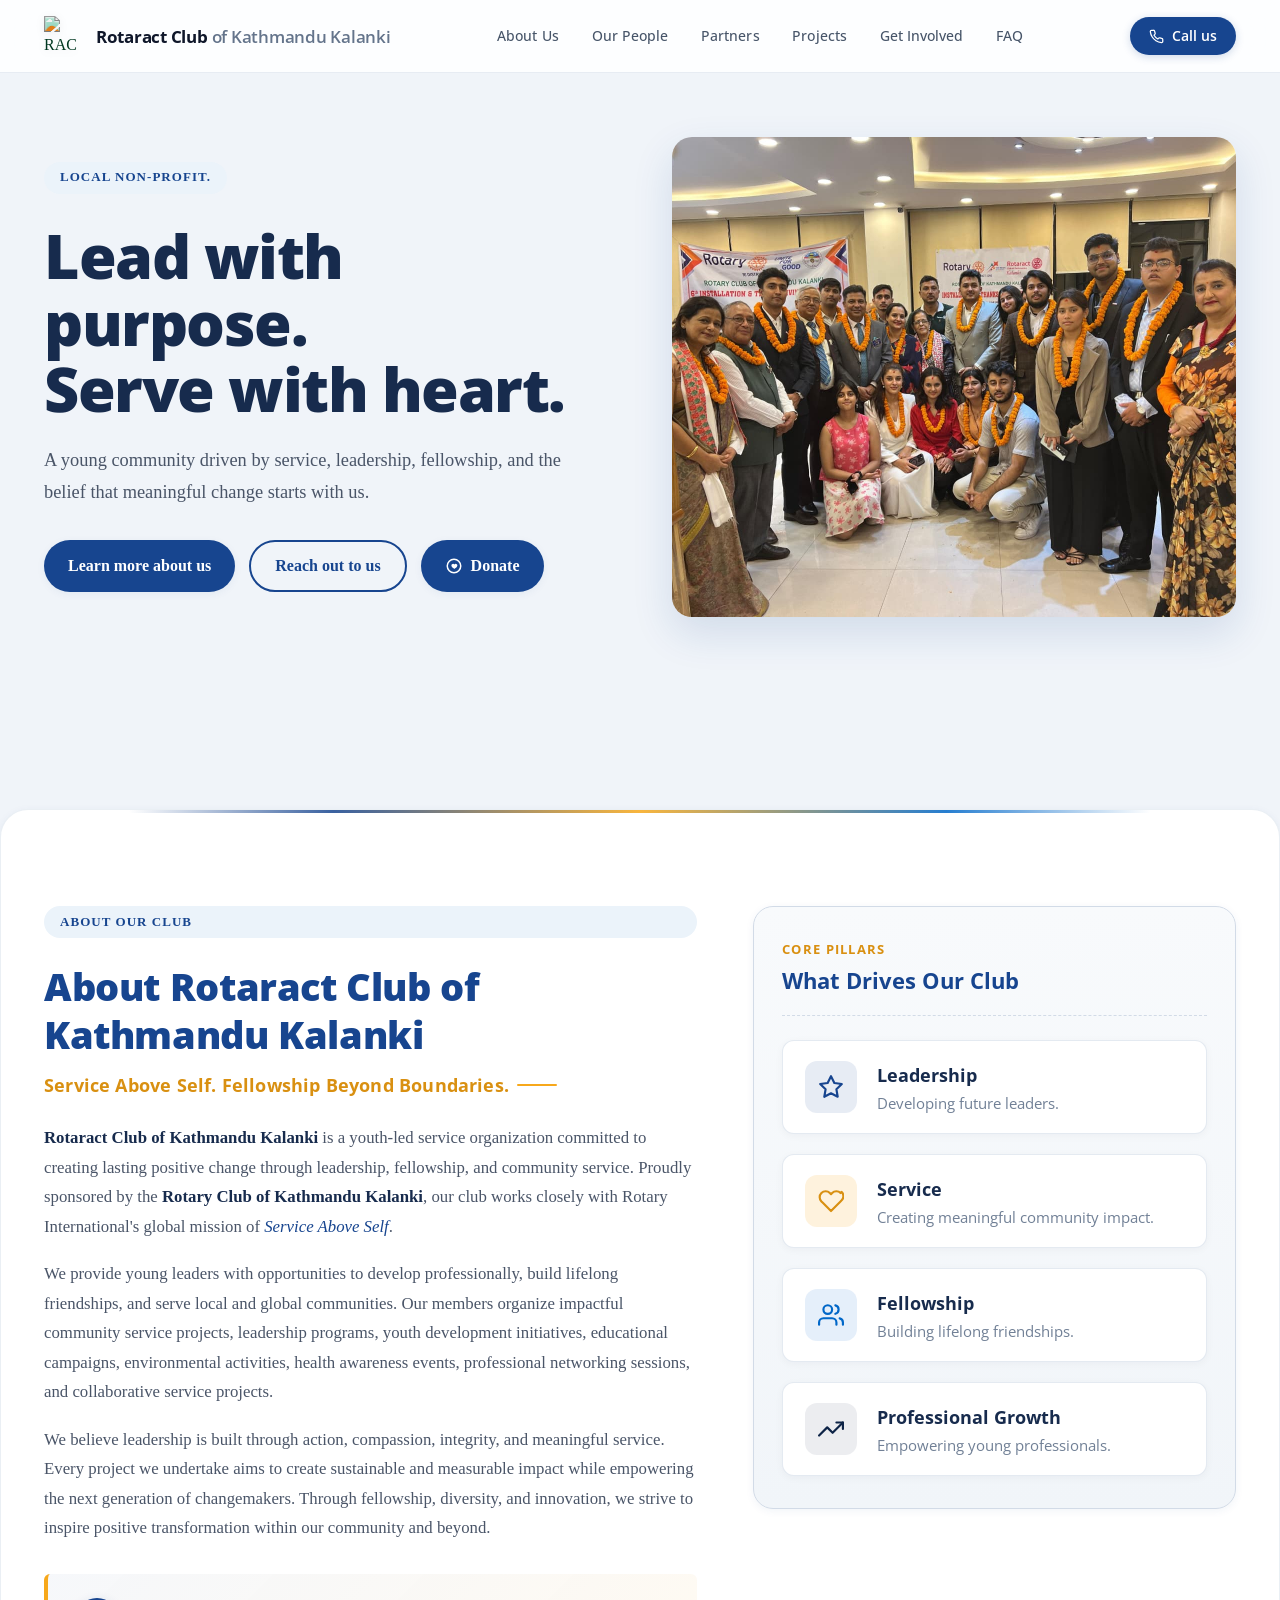
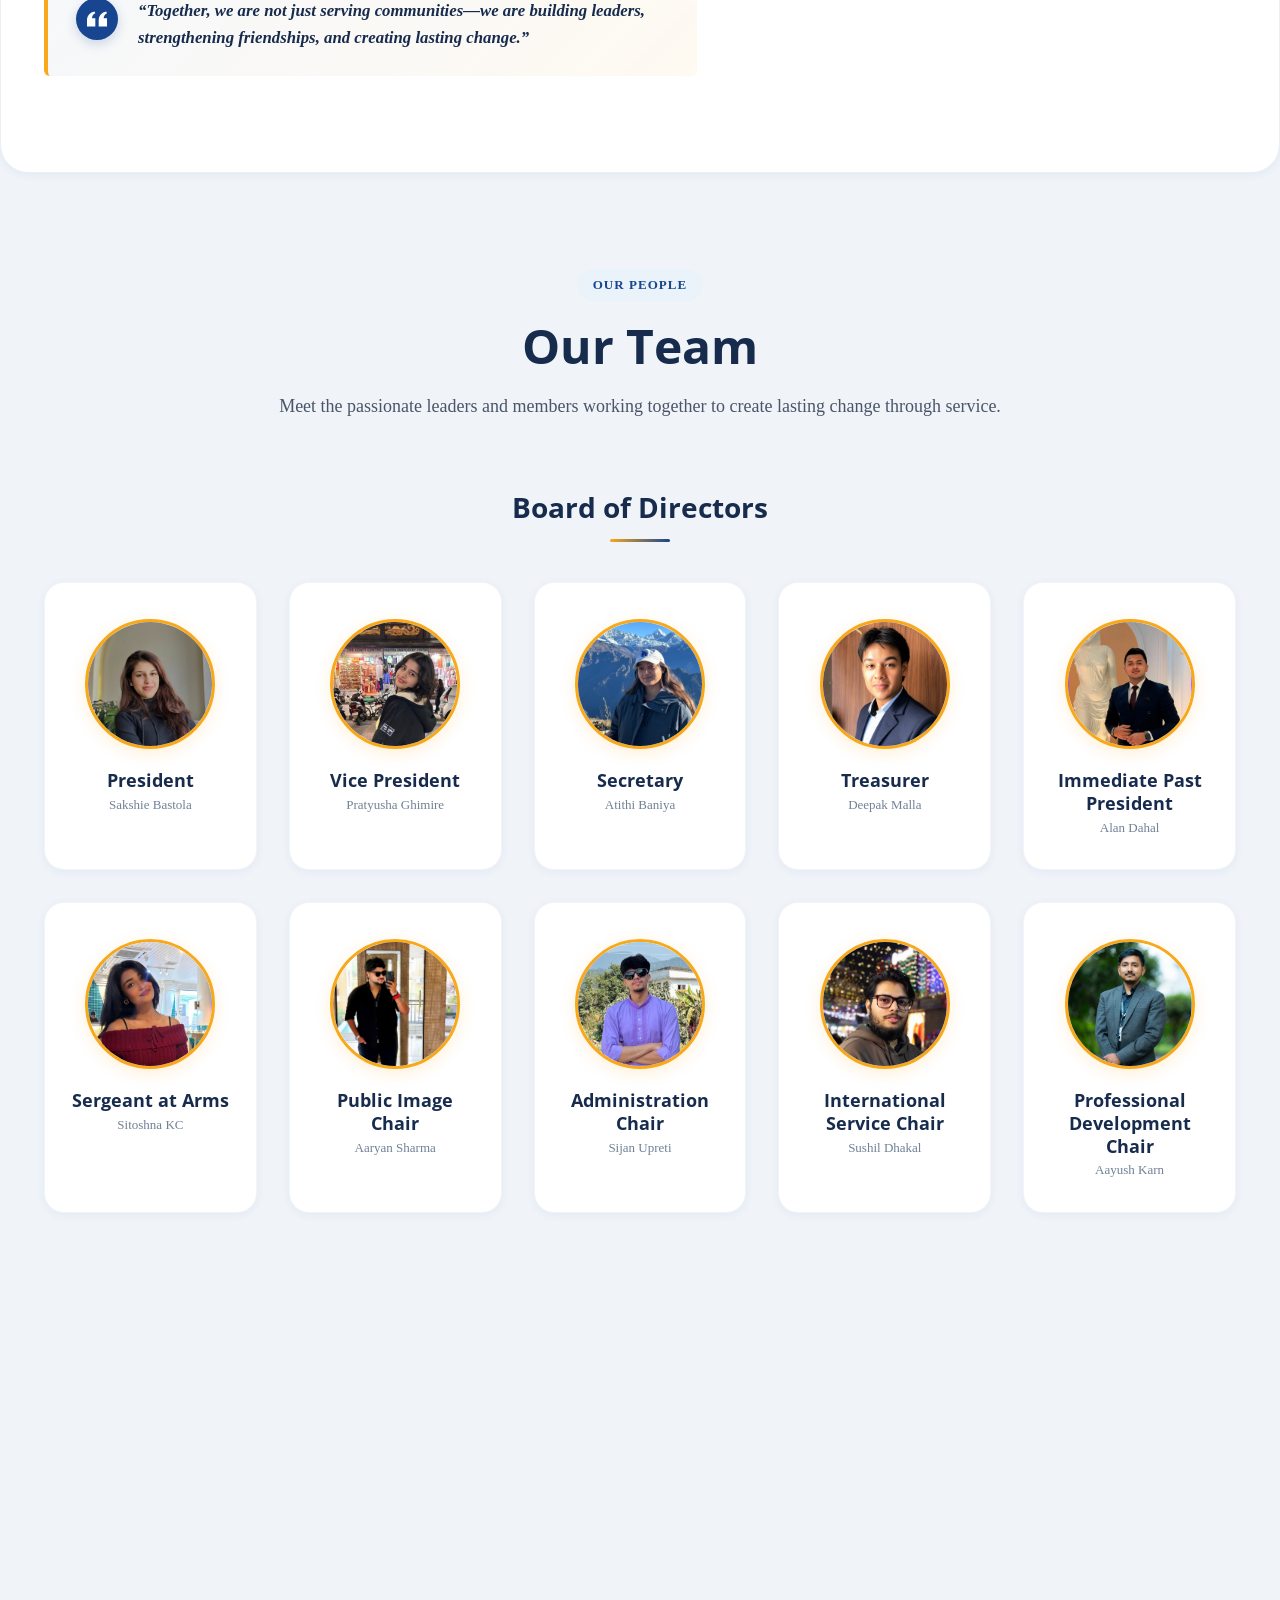
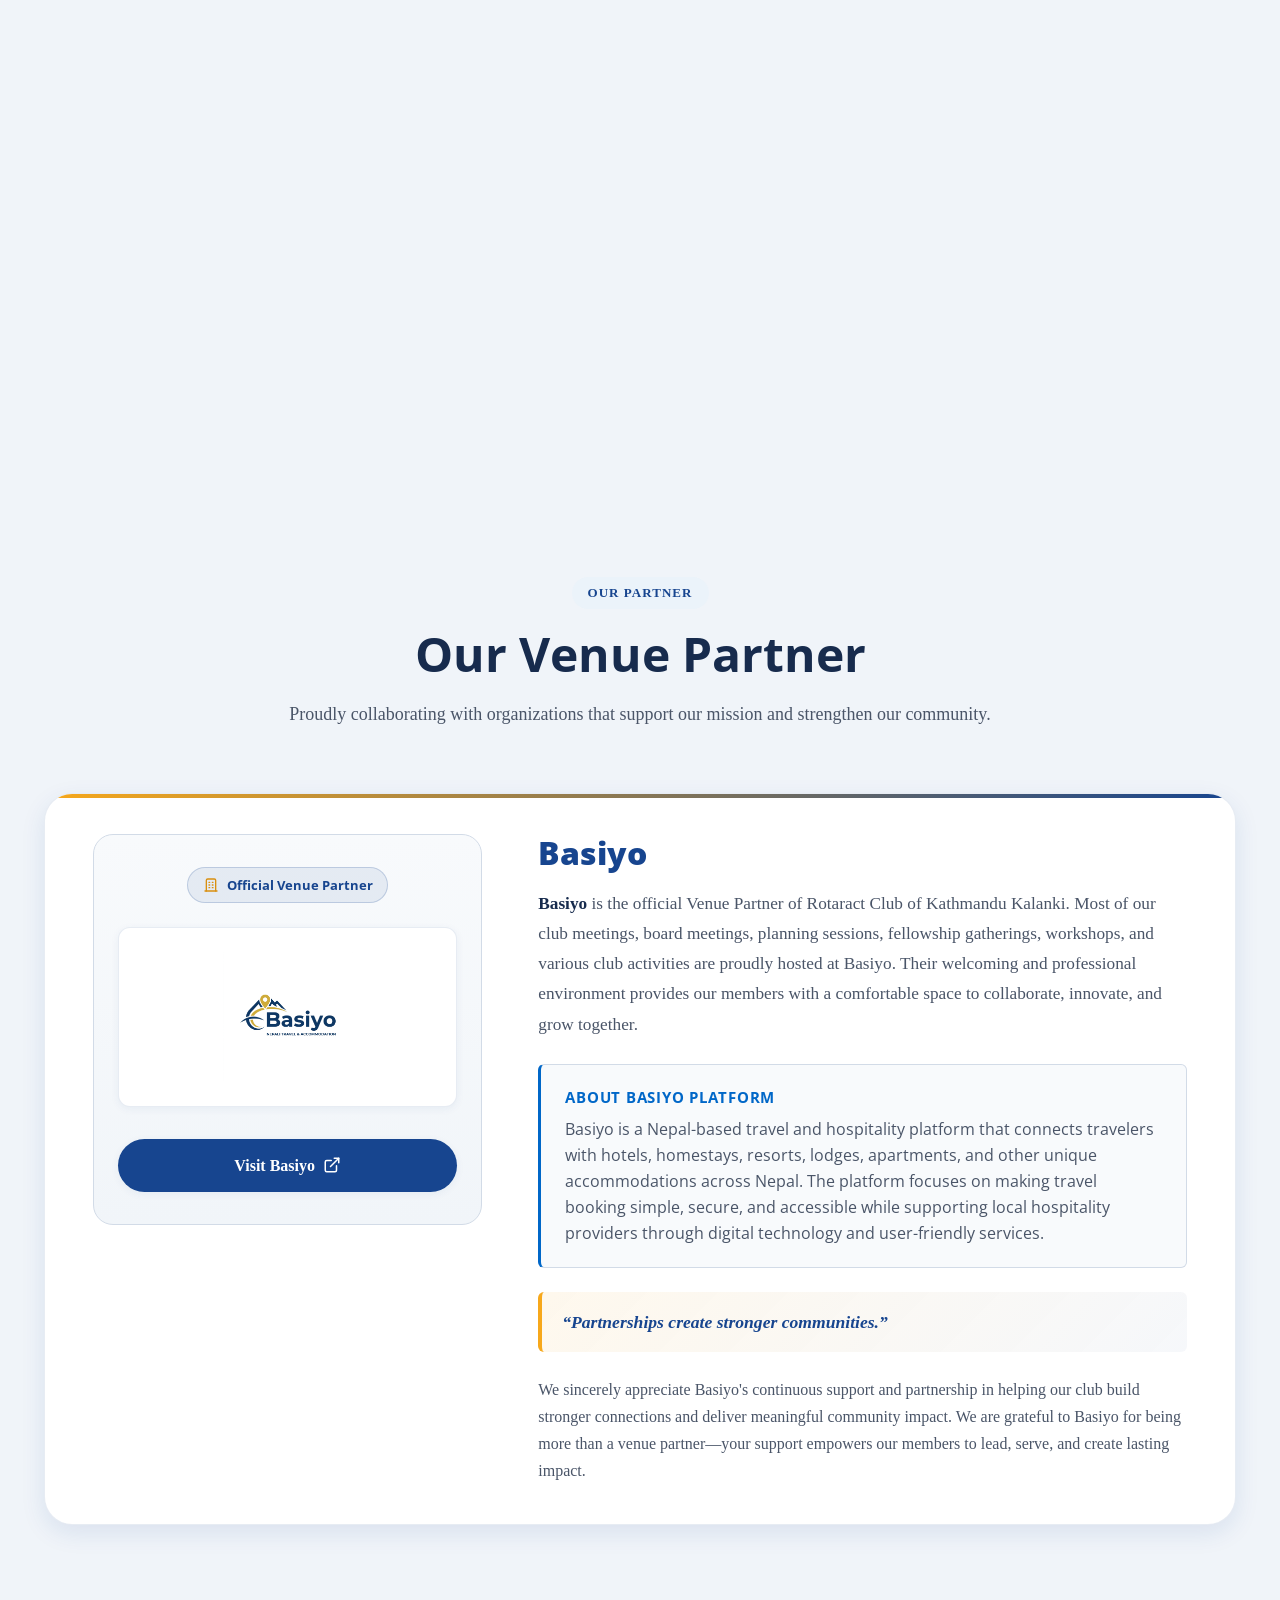
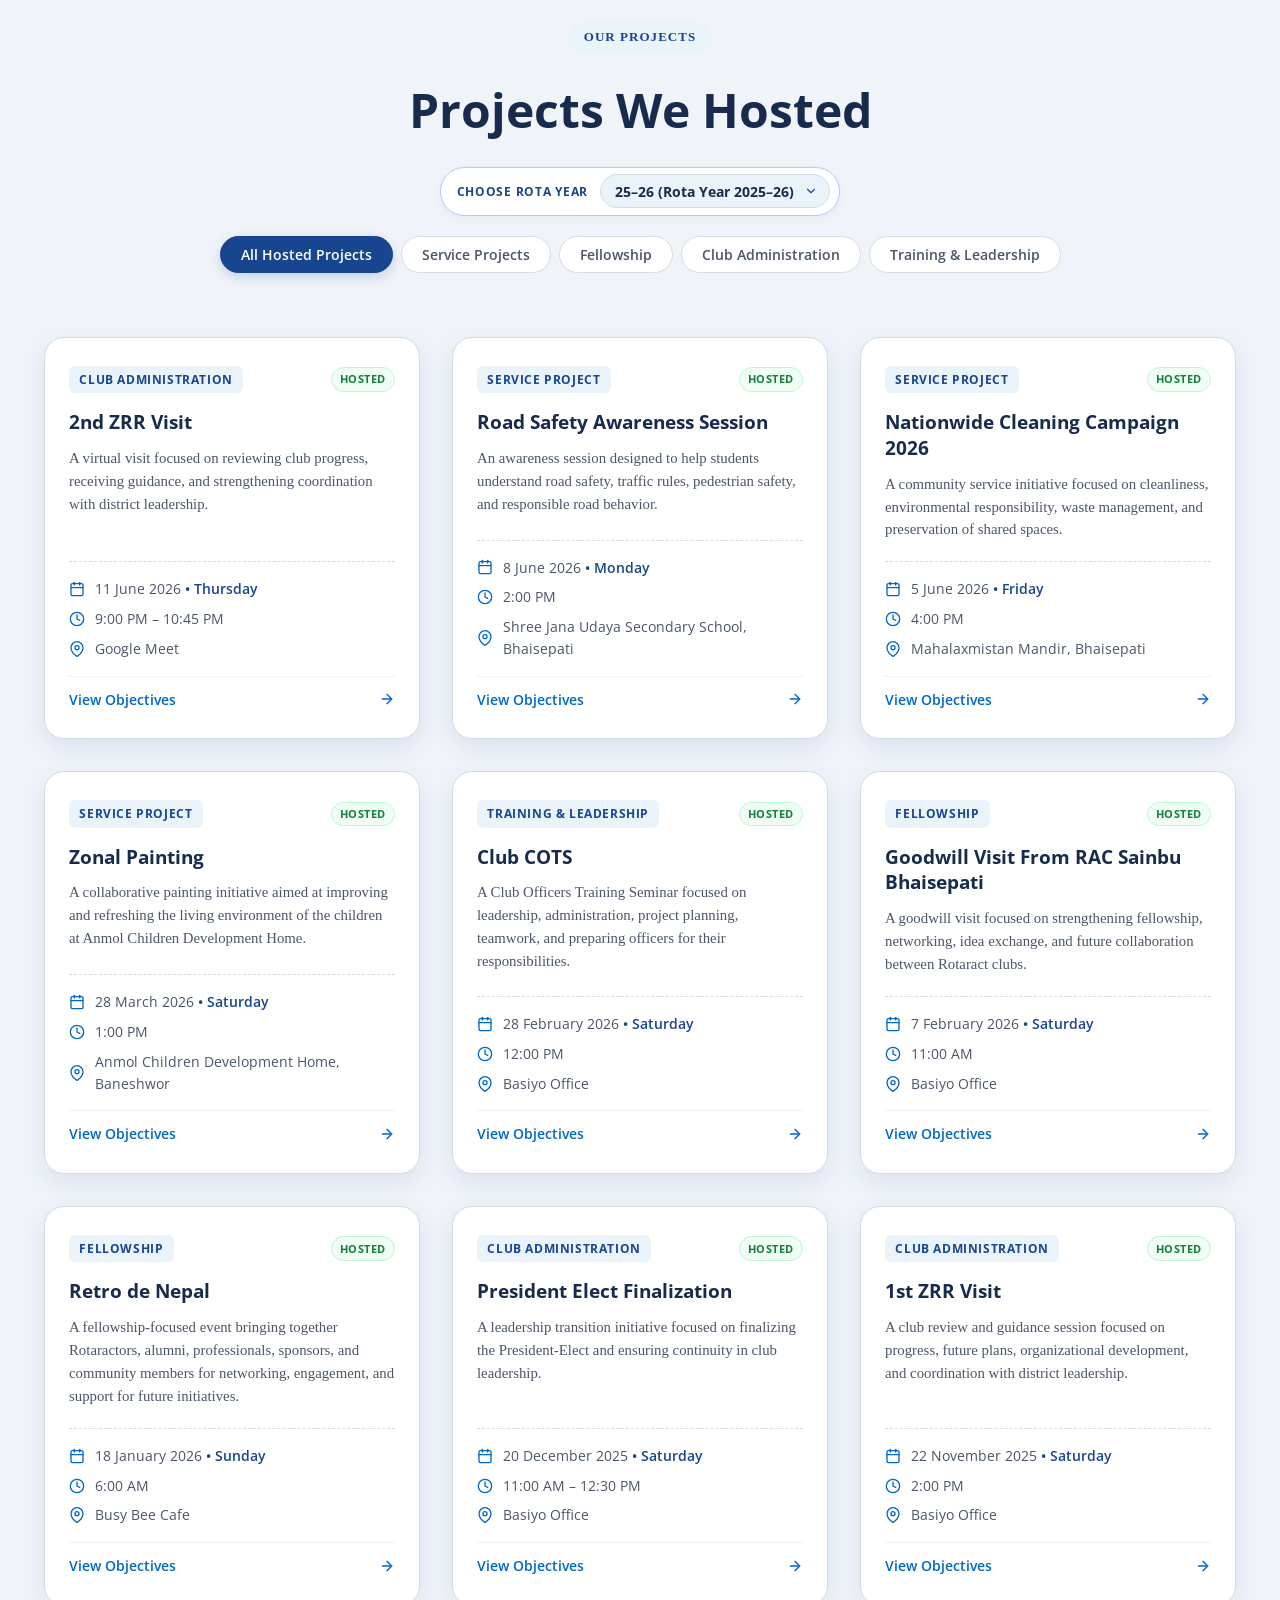
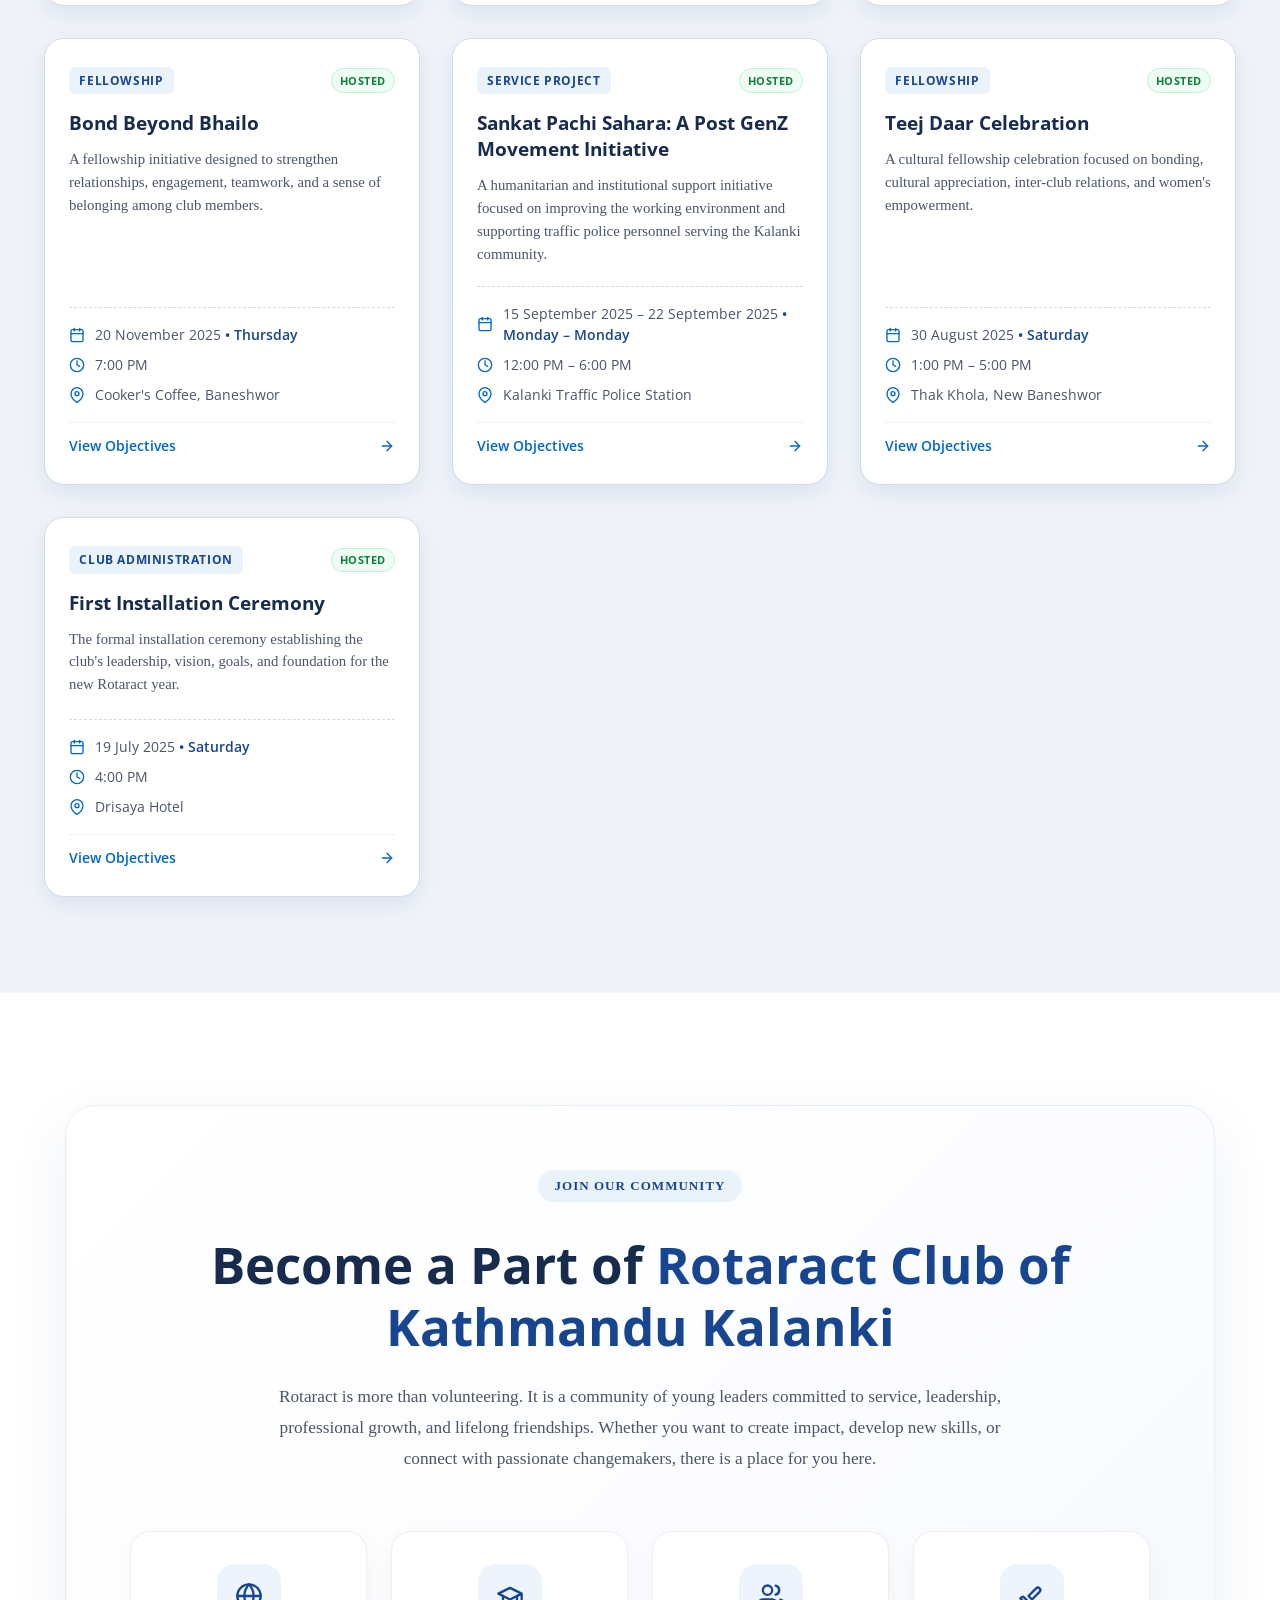
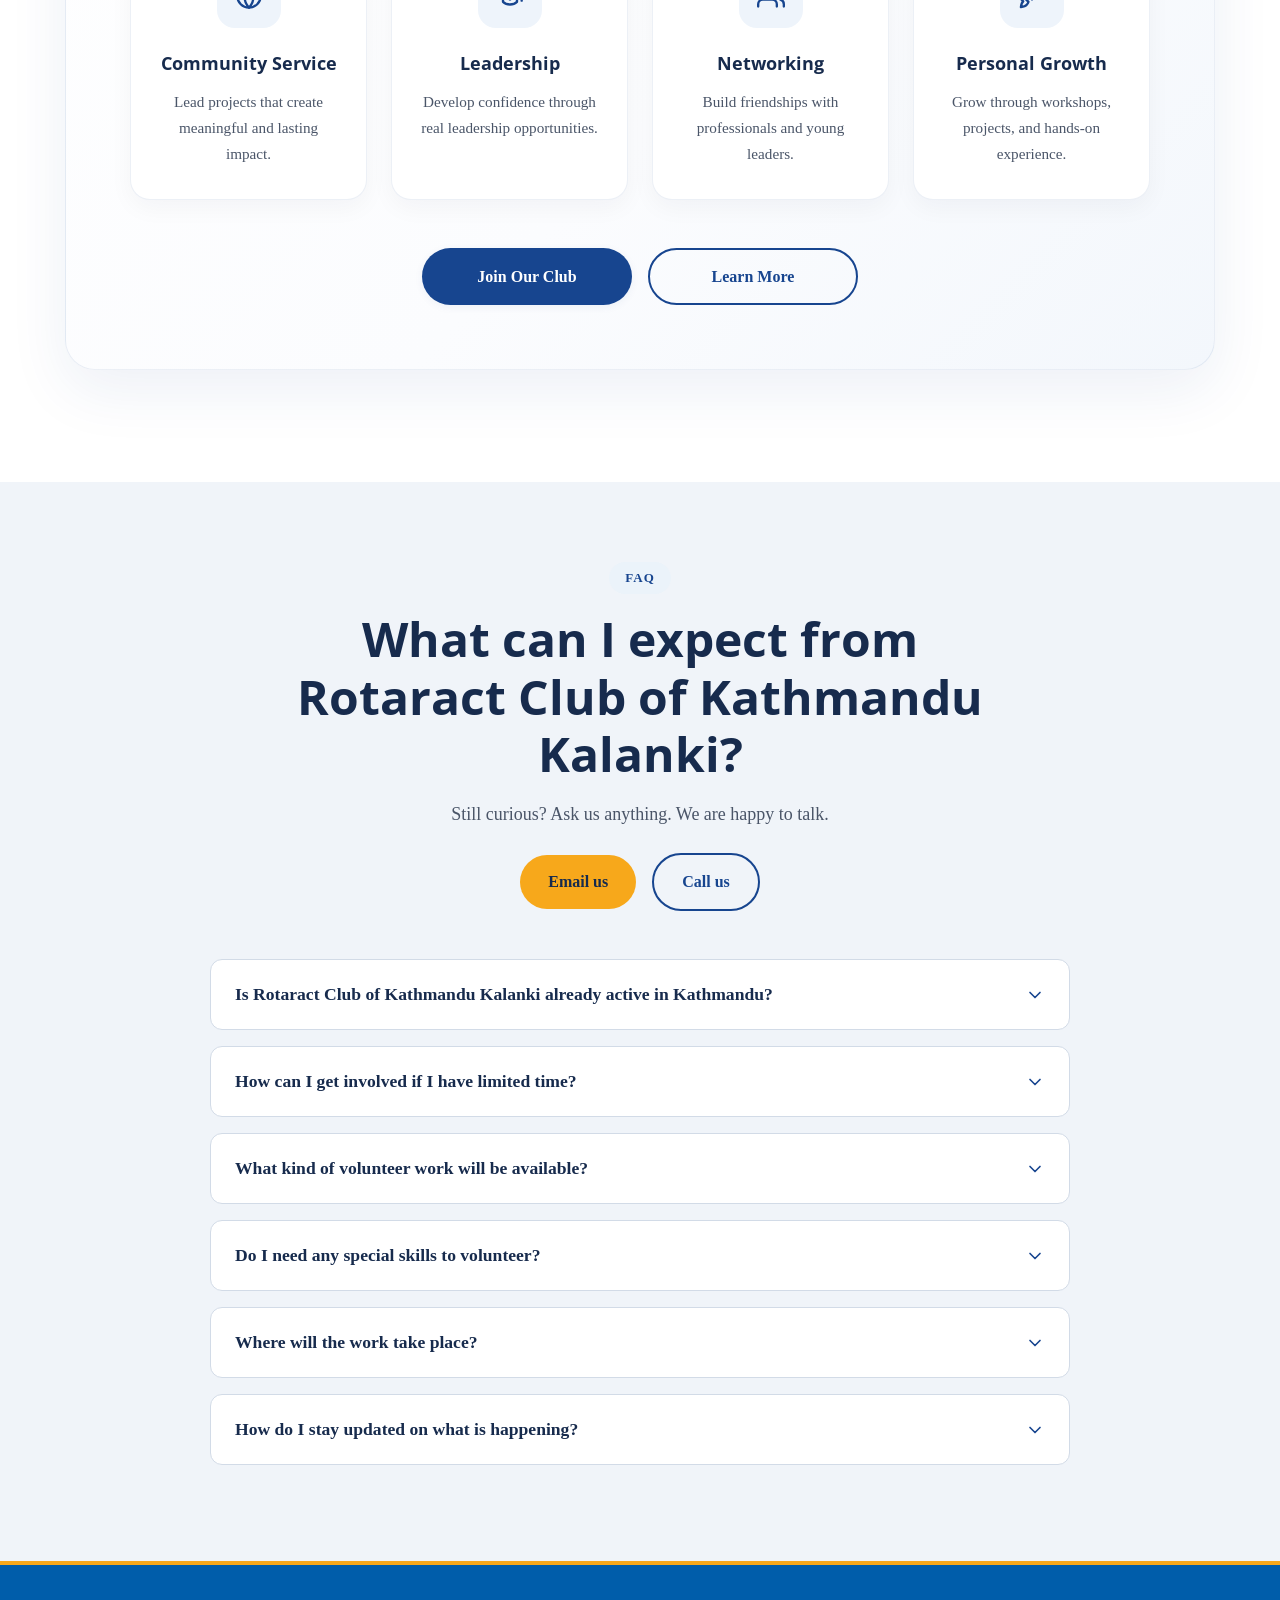
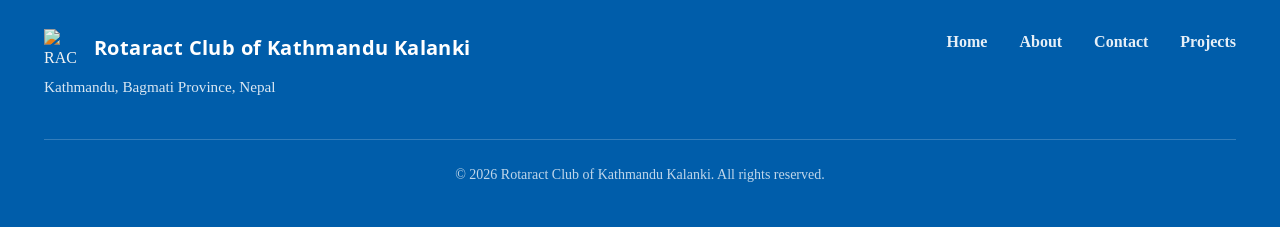
==== commit 2dea12a9: "writings and allignment" ====
--- a/index.html
+++ b/index.html
@@ -1173,7 +1173,9 @@
 
         <div class="get-involved-content">
 
-            <span class="section-kicker">Join Our Community</span>
+            <div class="text-center">
+              <span class="section-kicker">Join Our Community</span>
+            </div>
 
             <h2 class="get-title">
                 Become a Part of
@@ -1259,21 +1261,19 @@
     <!-- Contact -->
     <section class="faq-section" id="contact">
       <div class="container">
-        <div class="faq-grid-layout">
-          <div class="faq-sidebar fade-in">
-            <span class="section-kicker">FAQ</span>
-            <h2 class="section-title">What can I expect from Rotaract Club of Kathmandu Kalanki?</h2>
-            <p class="section-description">
-              Still curious? Ask us anything. We are happy to talk.
-            </p>
-            <div class="faq-actions">
-              <a href="mailto:rotaract.kalanki@gmail.com" class="btn btn-secondary">Email us</a>
-              <a href="tel:+9779863480881" class="btn btn-outline">Call us</a>
-
-            </div>
-          </div>
-
-          <div class="faq-accordion-wrapper fade-in">
+        <div class="faq-header section-header text-center fade-in">
+          <span class="section-kicker">FAQ</span>
+          <h2 class="section-title">What can I expect from Rotaract Club of Kathmandu Kalanki?</h2>
+          <p class="section-description">
+            Still curious? Ask us anything. We are happy to talk.
+          </p>
+          <div class="faq-actions">
+            <a href="mailto:rotaract.kalanki@gmail.com" class="btn btn-secondary">Email us</a>
+            <a href="tel:+9779863480881" class="btn btn-outline">Call us</a>
+          </div>
+        </div>
+
+        <div class="faq-accordion-wrapper fade-in">
             <div class="accordion" id="faqAccordion">
 
               <!-- FAQ Item 1 -->
@@ -1382,7 +1382,6 @@
 
             </div>
           </div>
-        </div>
       </div>
     </section>
   </main>
--- a/css/style.css
+++ b/css/style.css
@@ -536,6 +536,7 @@
   padding-bottom: var(--spacing-xxl);
   background-color: var(--bg-canvas-alt);
   border-radius: var(--radius-xl);
+  margin-top: var(--spacing-xxl);
   margin-bottom: var(--spacing-xxl);
   box-shadow: var(--shadow-sm);
   border: 1px solid rgba(226, 232, 240, 0.7);
@@ -547,10 +548,20 @@
   content: '';
   position: absolute;
   top: 0;
-  left: 0;
-  width: 100%;
-  height: 4px;
-  background: linear-gradient(90deg, var(--rotary-royal-blue) 0%, var(--rotary-gold) 50%, var(--rotary-azure) 100%);
+  left: 50%;
+  transform: translateX(-50%);
+  width: 80%;
+  height: 3px;
+  background: linear-gradient(
+    90deg,
+    transparent 0%,
+    var(--rotary-royal-blue) 20%,
+    var(--rotary-gold) 50%,
+    var(--rotary-azure) 80%,
+    transparent 100%
+  );
+  border-radius: 0 0 4px 4px;
+  opacity: 0.85;
 }
 
 .about-grid {
@@ -1678,17 +1689,22 @@
   padding-bottom: var(--spacing-xxl);
 }
 
-.faq-grid-layout {
-  display: grid;
-  grid-template-columns: 1fr 1.5fr;
-  gap: var(--spacing-xl);
-  align-items: start;
+.faq-header {
+  max-width: 760px;
+  margin: 0 auto 3rem auto;
 }
 
 .faq-actions {
   display: flex;
+  justify-content: center;
+  align-items: center;
   gap: 1rem;
-  margin-top: var(--spacing-md);
+  margin-top: 1.5rem;
+}
+
+.faq-accordion-wrapper {
+  max-width: 860px;
+  margin: 0 auto;
 }
 
 .accordion {
--- a/css/responsive.css
+++ b/css/responsive.css
@@ -35,10 +35,7 @@
     gap: 1.5rem;
   }
 
-  .faq-grid-layout {
-    grid-template-columns: 1fr;
-    gap: 2.5rem;
-  }
+
 
   /* Our People: Board 5→3 cols, Members 4→3 cols */
   .board-grid {
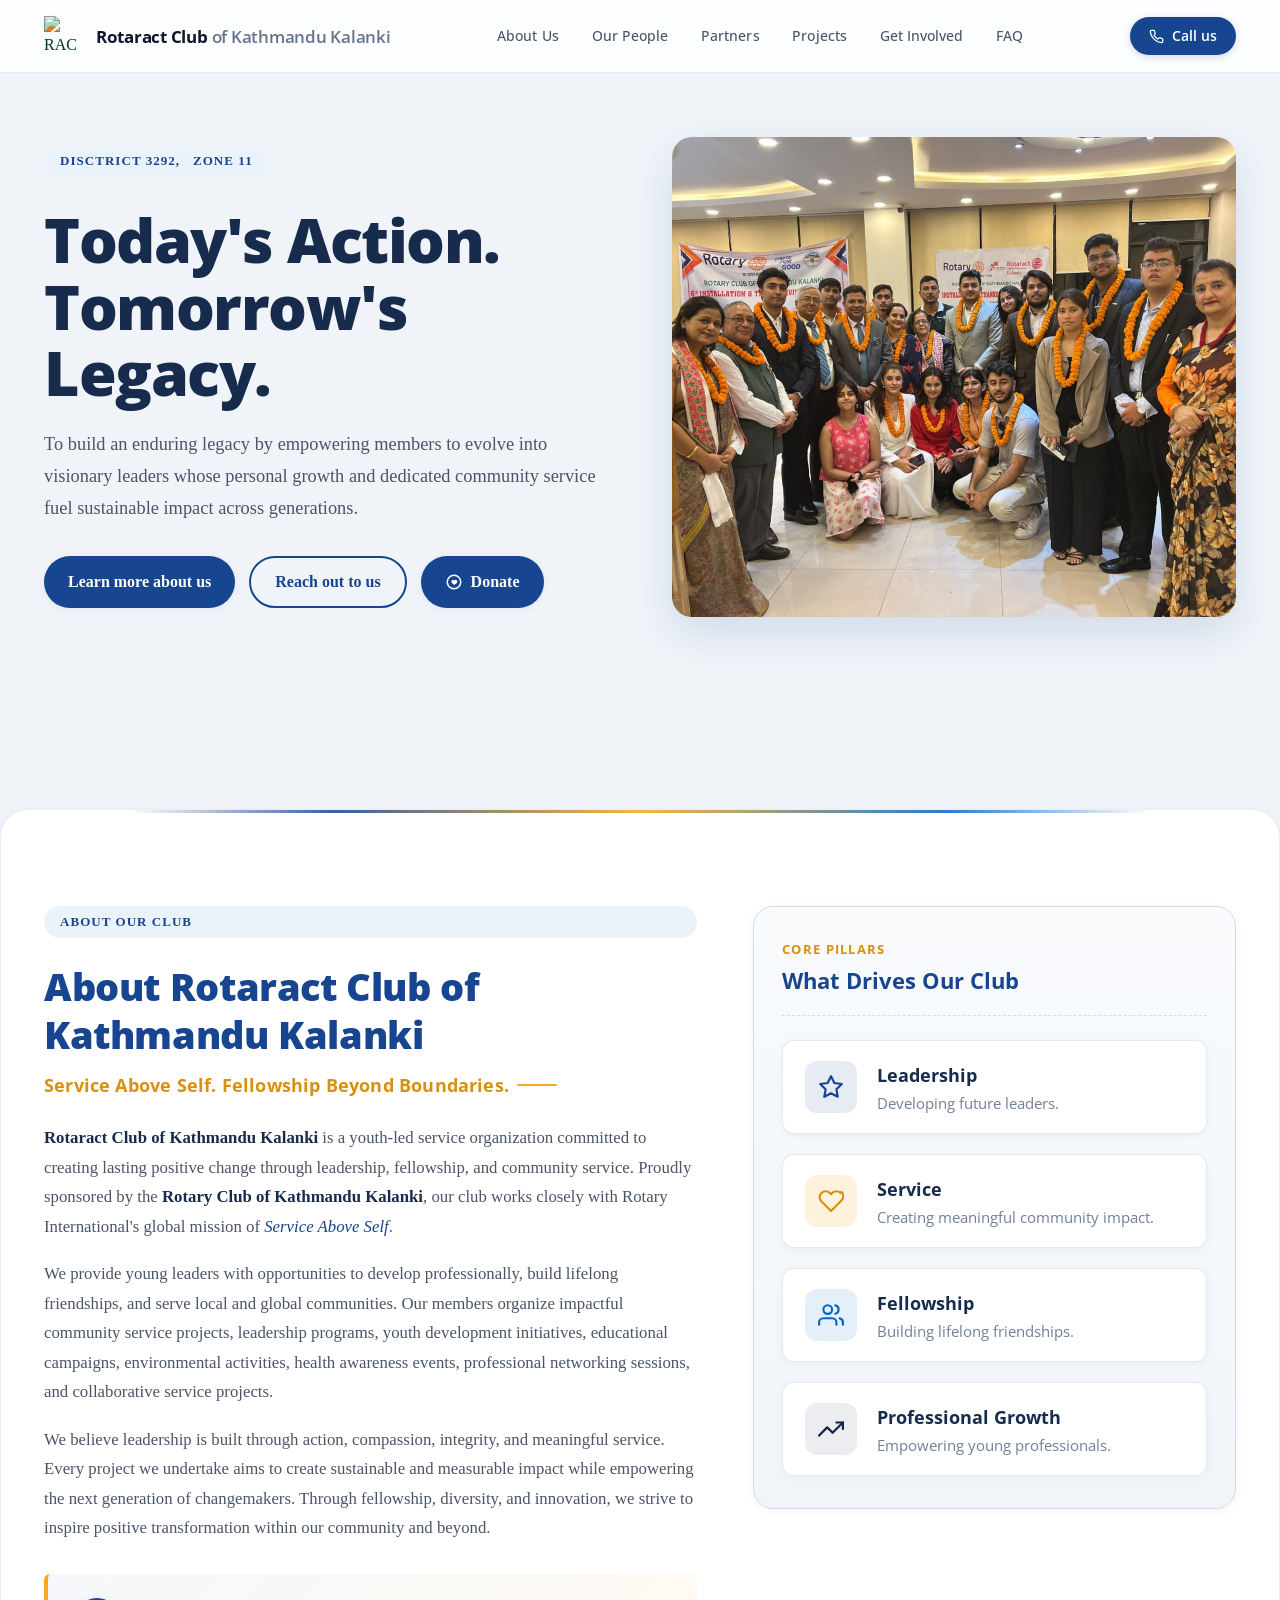
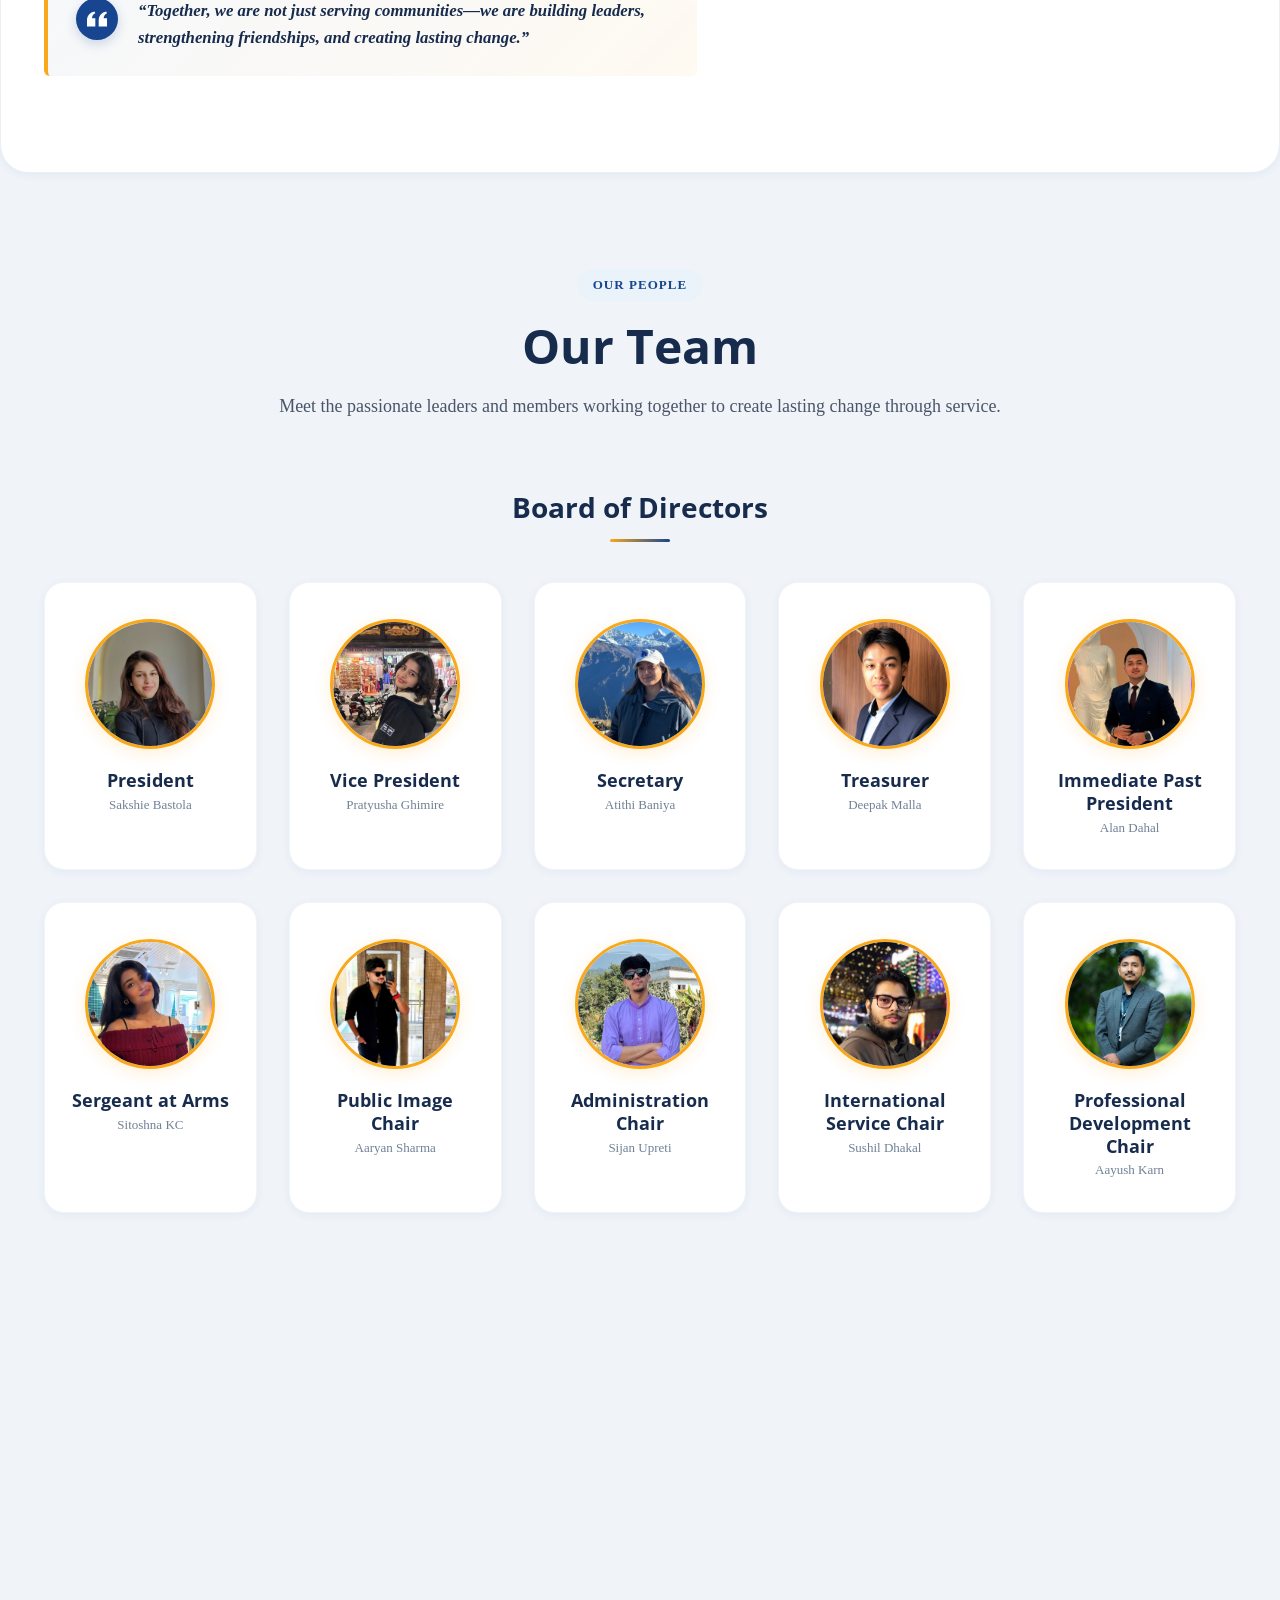
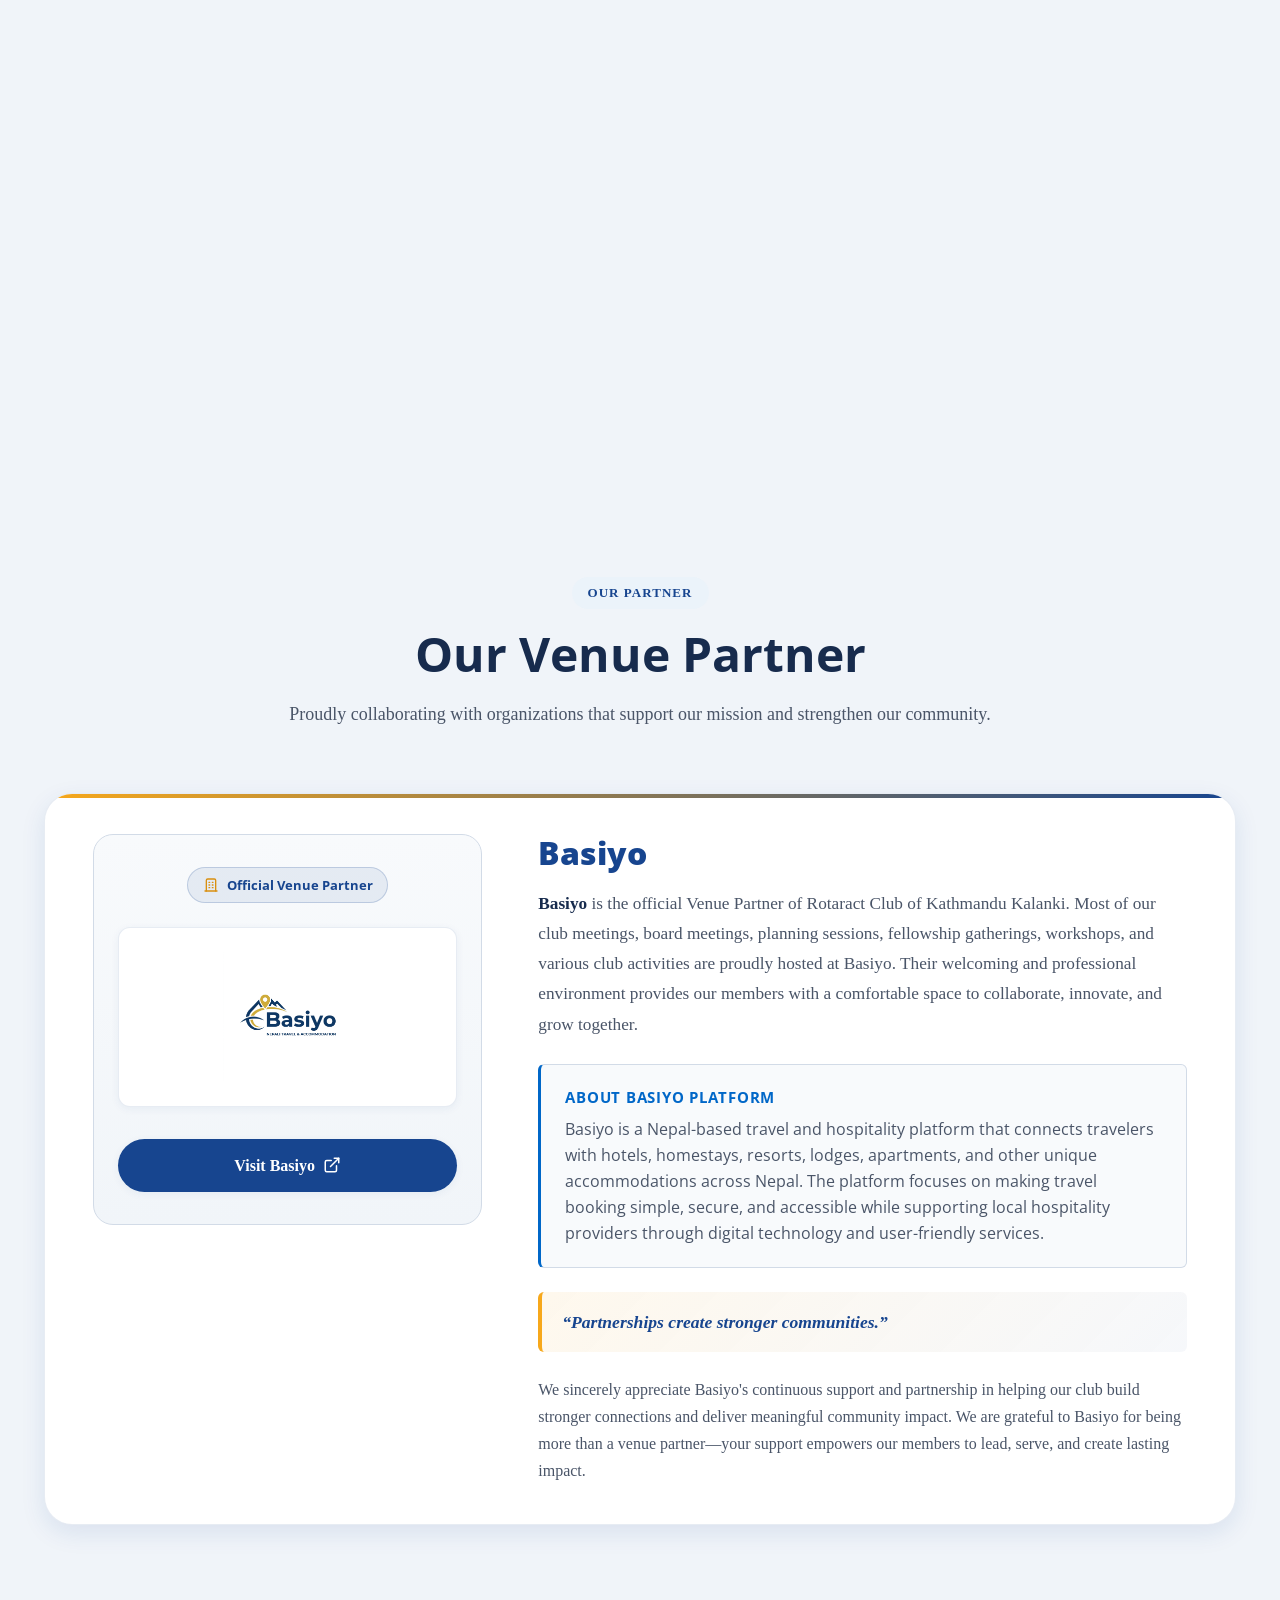
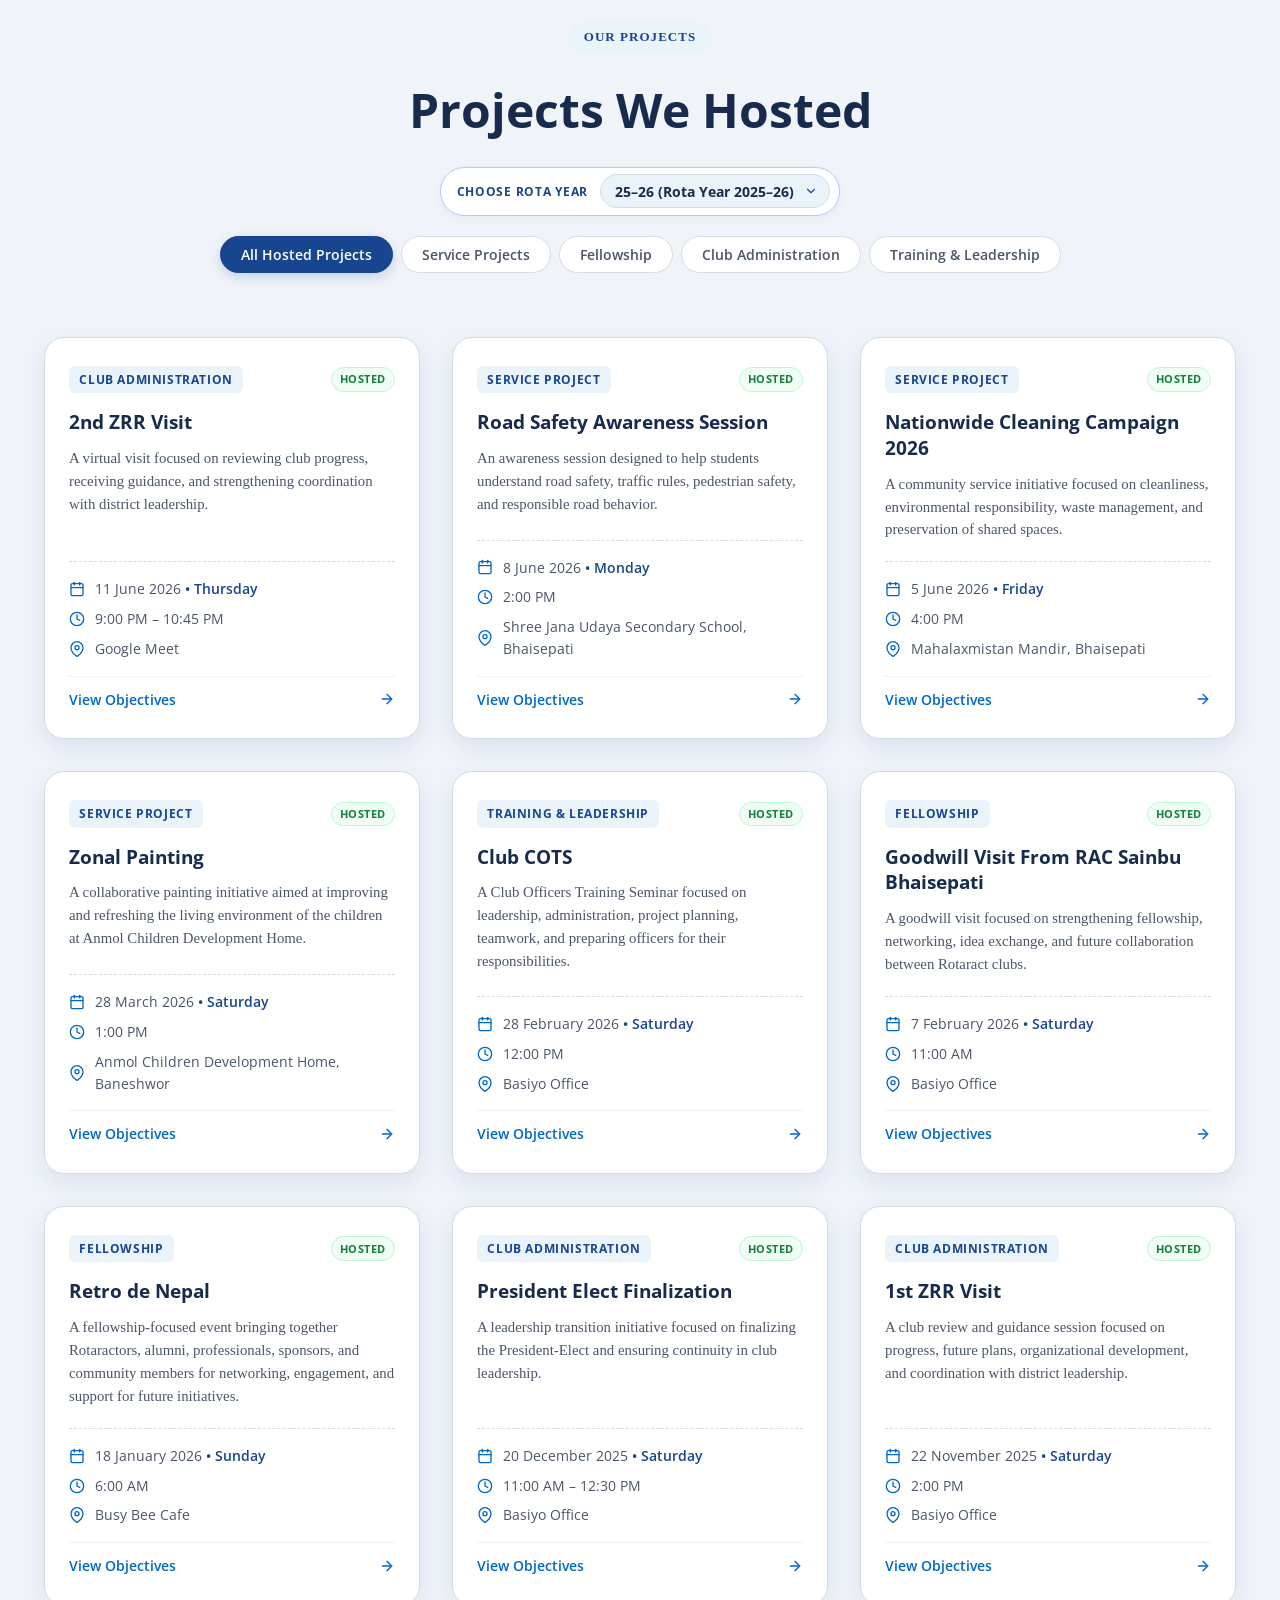
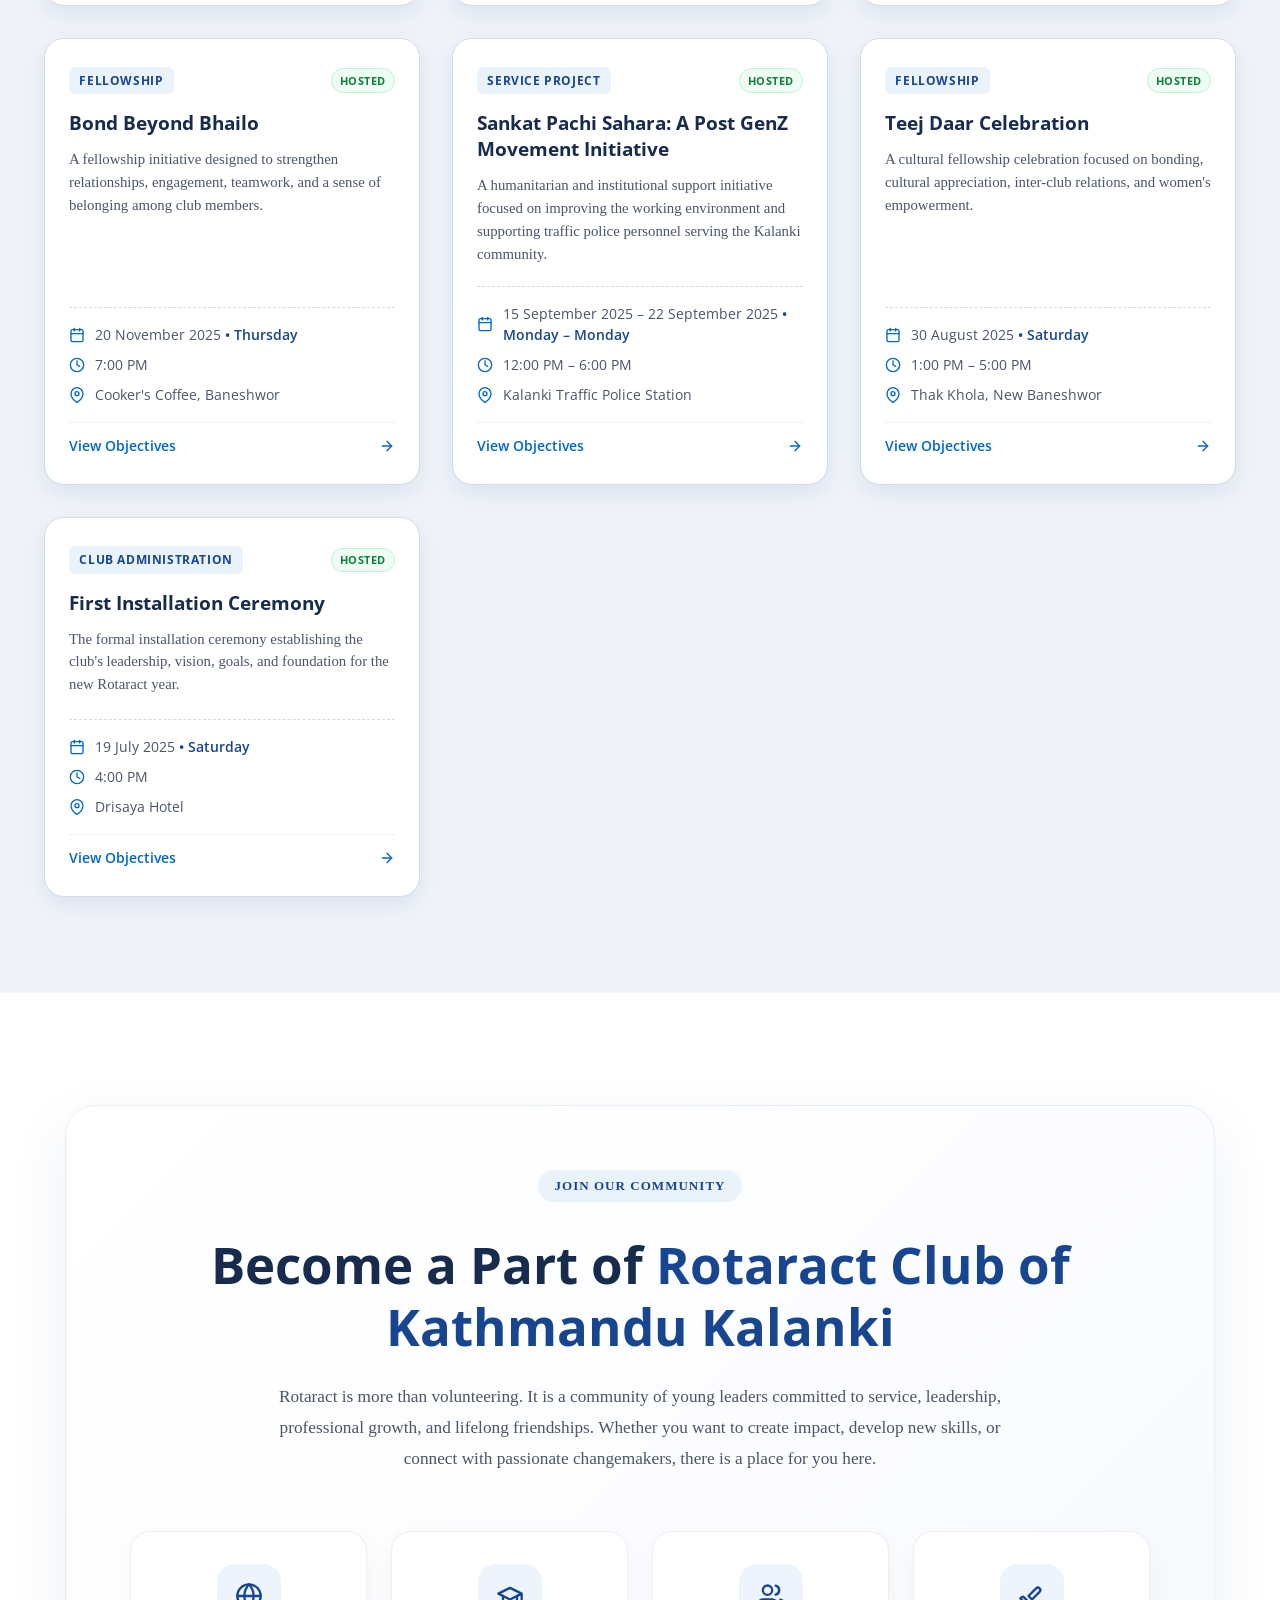
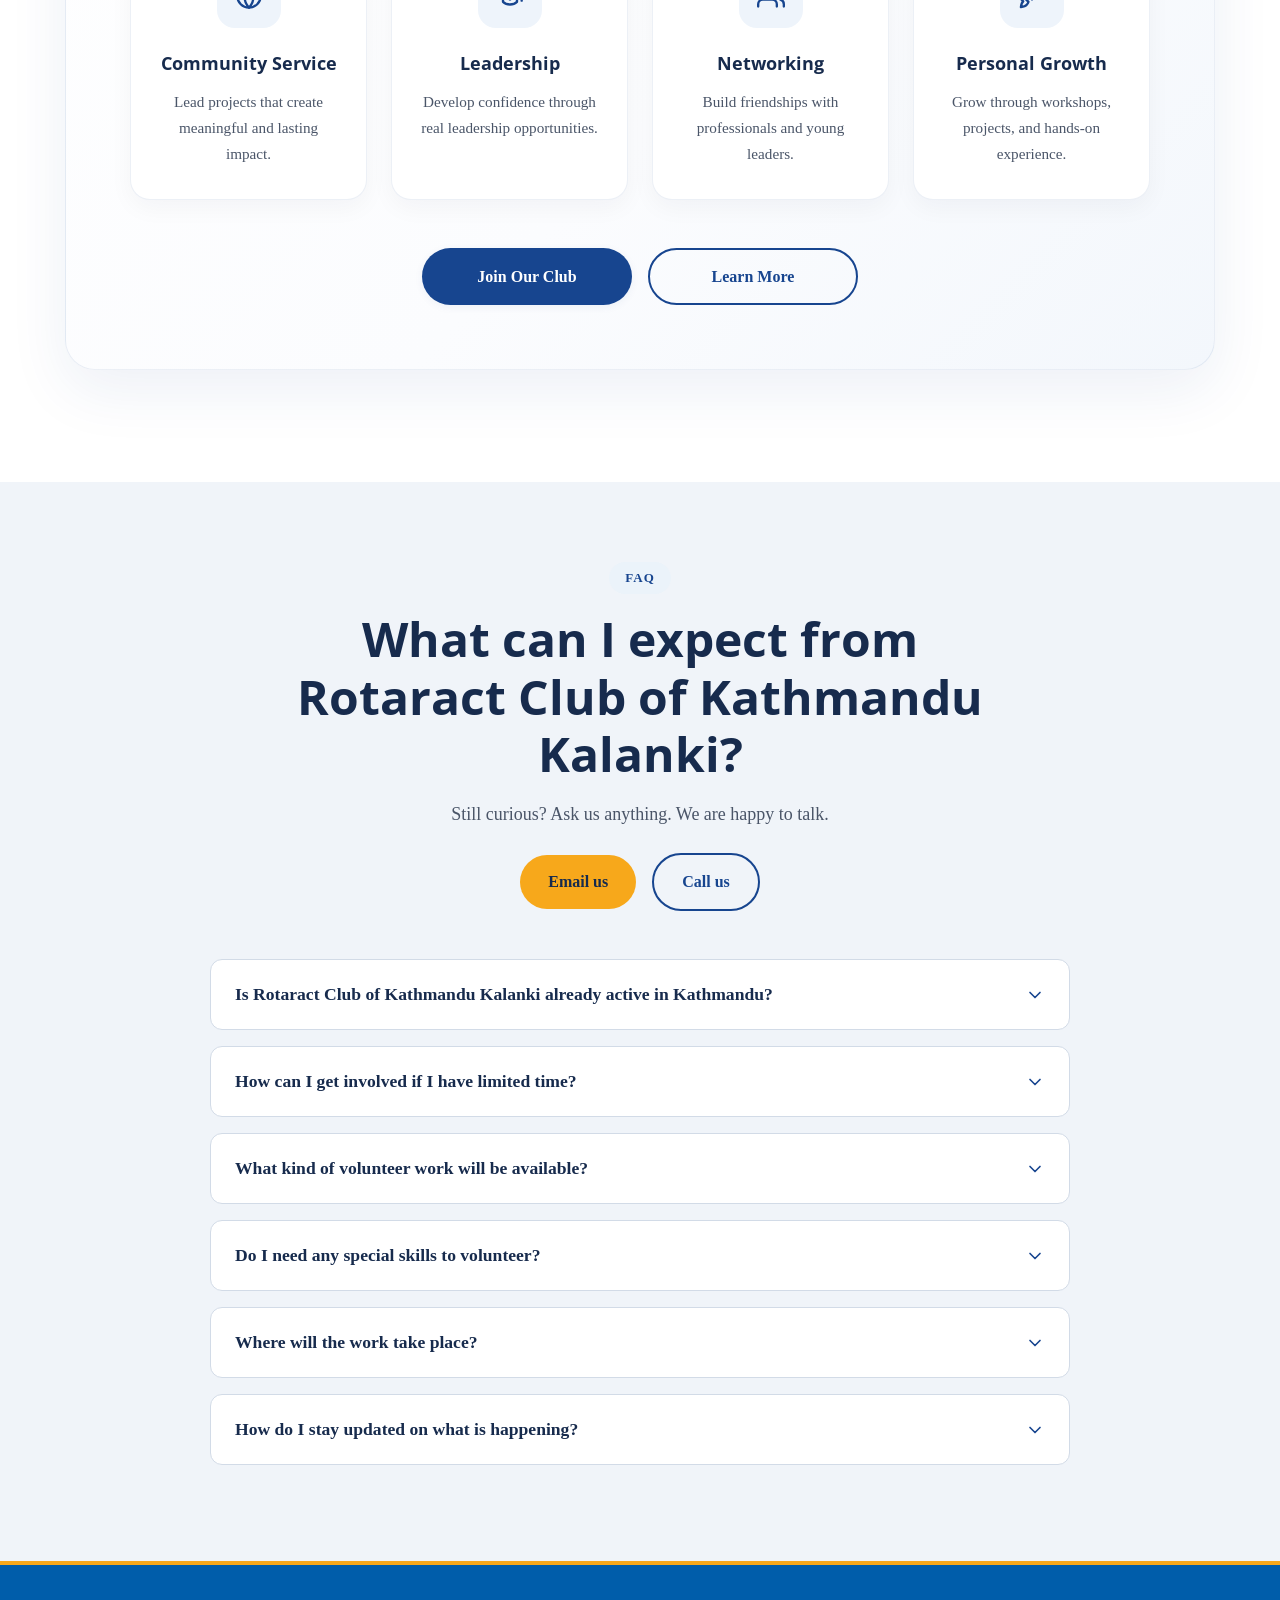
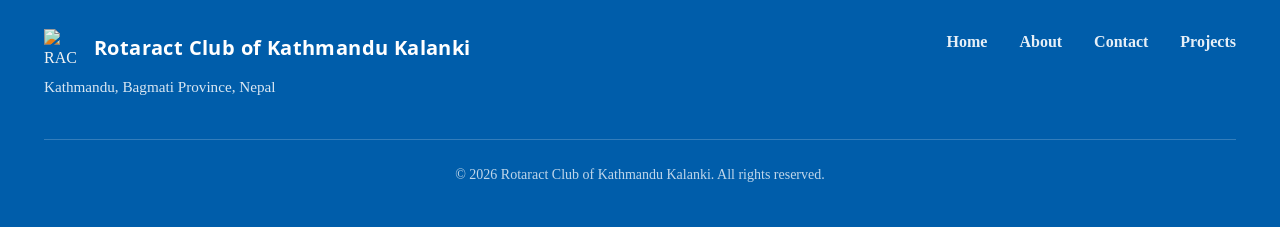
==== commit 14759c98: "goals and club motto" ====
--- a/index.html
+++ b/index.html
@@ -5,7 +5,7 @@
 <head>
   <meta charset="UTF-8">
   <meta name="viewport" content="width=device-width, initial-scale=1.0">
-  <title>RAC KTM KALANKI - Non-Profit Organization in Kathmandu, Nepal</title>
+  <title>RAC KTM KALANKI - Non-Profit Organization</title>
   <meta name="description"
     content="RAC KTM KALANKI is a non-profit organization based in Kathmandu, Nepal, working to establish its presence and fulfill its mission within the local community.">
 
@@ -84,10 +84,11 @@
     <section class="hero-section" id="hero">
       <div class="container hero-container">
         <div class="hero-content fade-in">
-          <div class="badge-kicker">LOCAL NON-PROFIT. </div>
-          <h1 class="hero-title">Lead with purpose.<br>Serve with heart.</h1>
+          <div class="badge-kicker"><b>Disctrict</b>&nbsp;3292, &nbsp; <b>Zone</b>&nbsp;11</div>
+          <h1 class="hero-title">Today's Action.<br>Tomorrow's Legacy.</h1>
           <p class="hero-description">
-            A young community driven by service, leadership, fellowship, and the belief that meaningful change starts with us.
+            To build an enduring legacy by empowering members to evolve into visionary 
+            leaders whose personal growth and dedicated community service fuel sustainable impact across generations.
           </p>
           <div class="hero-actions">
             <a href="#about" class="btn btn-primary">Learn more about us</a>
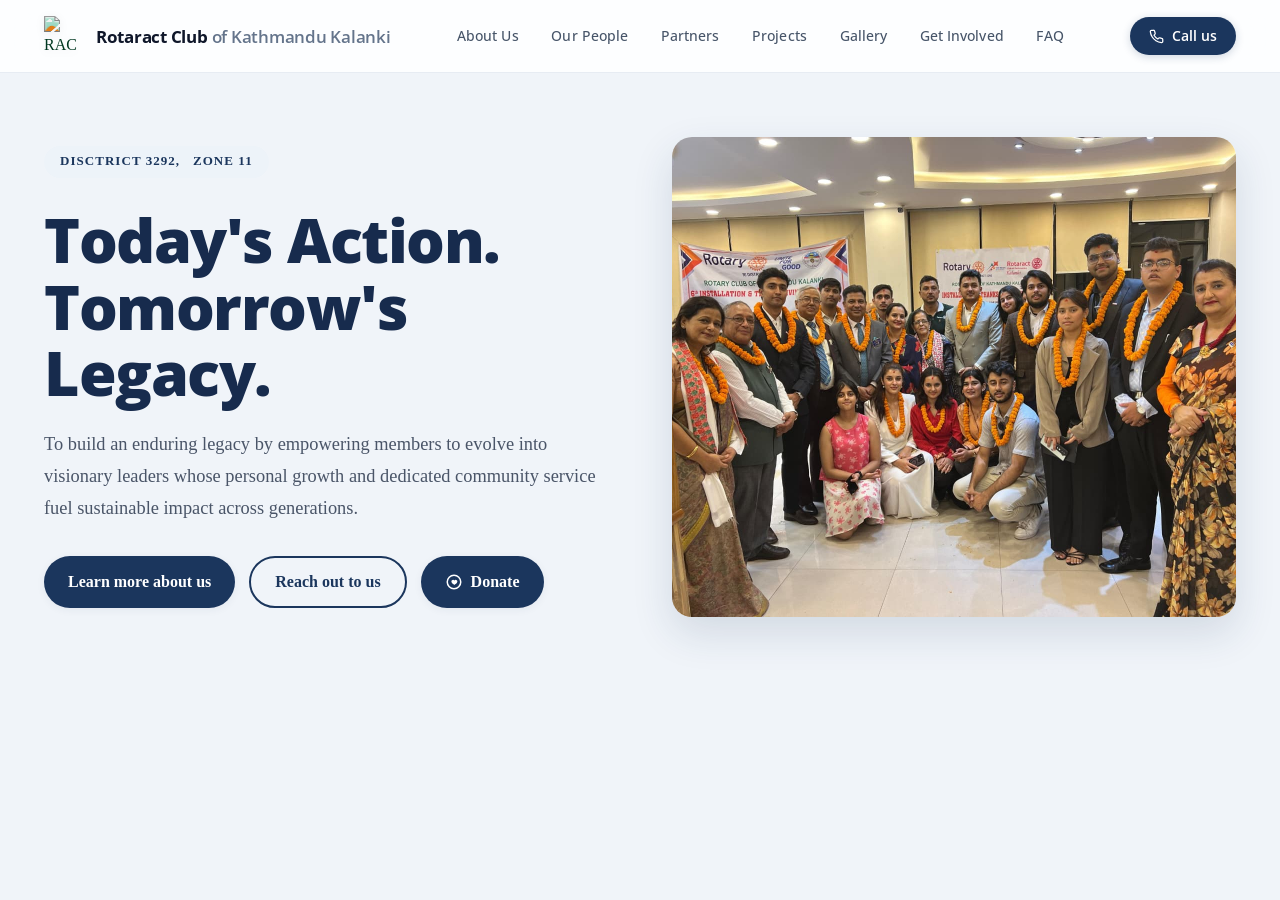
==== commit d8df949f: "gallery section added" ====
--- a/index.html
+++ b/index.html
@@ -37,12 +37,13 @@
       <!-- Desktop & Mobile Navigation Menu -->
       <nav class="nav-menu" id="navMenu">
         <ul class="nav-list">
-          <li class="nav-item"><a href="#about" class="nav-link">About Us</a></li>
-          <li class="nav-item"><a href="#our-people" class="nav-link">Our People</a></li>
-          <li class="nav-item"><a href="#partners" class="nav-link">Partners</a></li>
-          <li class="nav-item"><a href="#projects" class="nav-link">Projects</a></li>
-          <li class="nav-item"><a href="#team" class="nav-link">Get Involved</a></li>
-          <li class="nav-item"><a href="#contact" class="nav-link">FAQ</a></li>
+          <li class="nav-item"><a href="about.html" class="nav-link">About Us</a></li>
+          <li class="nav-item"><a href="our-people.html" class="nav-link">Our People</a></li>
+          <li class="nav-item"><a href="partners.html" class="nav-link">Partners</a></li>
+          <li class="nav-item"><a href="projects.html" class="nav-link">Projects</a></li>
+          <li class="nav-item"><a href="gallery.html" class="nav-link">Gallery</a></li>
+          <li class="nav-item"><a href="get-involved.html" class="nav-link">Get Involved</a></li>
+          <li class="nav-item"><a href="faq.html" class="nav-link">FAQ</a></li>
         </ul>
         <div class="mobile-nav-actions">
           <a href="tel:+9779863480881" class="btn btn-secondary nav-btn mobile-btn">
@@ -91,8 +92,8 @@
             leaders whose personal growth and dedicated community service fuel sustainable impact across generations.
           </p>
           <div class="hero-actions">
-            <a href="#about" class="btn btn-primary">Learn more about us</a>
-            <a href="#contact" class="btn btn-outline">Reach out to us</a>
+            <a href="about.html" class="btn btn-primary">Learn more about us</a>
+            <a href="faq.html" class="btn btn-outline">Reach out to us</a>
             <button type="button" class="btn btn-primary" id="donateBtn" aria-haspopup="dialog">
               <svg class="btn-icon" xmlns="http://www.w3.org/2000/svg" viewBox="0 0 24 24" fill="none"
                 stroke="currentColor" stroke-width="2" stroke-linecap="round" stroke-linejoin="round">
@@ -113,1309 +114,8 @@
         </div>
       </div>
     </section>
-
-    <!-- About -->
-    <section class="about-section" id="about">
-      <div class="container">
-        <div class="about-grid">
-          <!-- Left Column: Story & Mission -->
-          <div class="about-content fade-in">
-            <span class="section-kicker">About Our Club</span>
-            <h2 class="about-headline">About Rotaract Club of Kathmandu Kalanki</h2>
-            <p class="about-subheading">Service Above Self. Fellowship Beyond Boundaries.</p>
-
-            <div class="about-text">
-              <p>
-                <strong>Rotaract Club of Kathmandu Kalanki</strong> is a youth-led service organization committed to
-                creating lasting positive change through leadership, fellowship, and community service. Proudly
-                sponsored by the <strong>Rotary Club of Kathmandu Kalanki</strong>, our club works closely with Rotary
-                International's global mission of <em>Service Above Self</em>.
-              </p>
-              <p>
-                We provide young leaders with opportunities to develop professionally, build lifelong friendships, and
-                serve local and global communities. Our members organize impactful community service projects,
-                leadership programs, youth development initiatives, educational campaigns, environmental activities,
-                health awareness events, professional networking sessions, and collaborative service projects.
-              </p>
-              <p>
-                We believe leadership is built through action, compassion, integrity, and meaningful service. Every
-                project we undertake aims to create sustainable and measurable impact while empowering the next
-                generation of changemakers. Through fellowship, diversity, and innovation, we strive to inspire positive
-                transformation within our community and beyond.
-              </p>
-            </div>
-
-            <blockquote class="about-quote">
-              <div class="quote-icon-badge" aria-hidden="true">
-                <svg xmlns="http://www.w3.org/2000/svg" viewBox="0 0 24 24" fill="currentColor" class="quote-svg">
-                  <path
-                    d="M14.017 21v-7.391c0-5.704 3.731-9.57 8.983-10.609l.995 2.151c-2.432.917-3.995 3.638-3.995 5.849h4v10h-9.983zm-14.017 0v-7.391c0-5.704 3.748-9.57 9-10.609l.996 2.151c-2.433.917-3.996 3.638-3.996 5.849h3.983v10h-9.983z" />
-                </svg>
-              </div>
-              <p class="quote-text">
-                &ldquo;Together, we are not just serving communities—we are building leaders, strengthening friendships,
-                and creating lasting change.&rdquo;
-              </p>
-            </blockquote>
-          </div>
-
-          <!-- Right Column: Value Highlight Cards -->
-          <div class="about-values-column fade-in">
-            <div class="about-values-header">
-              <span class="values-kicker">Core Pillars</span>
-              <h3 class="values-title">What Drives Our Club</h3>
-            </div>
-
-            <div class="about-cards-grid">
-              <!-- Value Card 1: Leadership -->
-              <div class="about-value-card">
-                <div class="value-icon-box leadership-bg">
-                  <svg class="value-icon" xmlns="http://www.w3.org/2000/svg" viewBox="0 0 24 24" fill="none"
-                    stroke="currentColor" stroke-width="2" stroke-linecap="round" stroke-linejoin="round">
-                    <path
-                      d="M12 2L15.09 8.26L22 9.27L17 14.14L18.18 21.02L12 17.77L5.82 21.02L7 14.14L2 9.27L8.91 8.26L12 2Z">
-                    </path>
-                  </svg>
-                </div>
-                <div class="value-card-body">
-                  <h4 class="value-card-title">Leadership</h4>
-                  <p class="value-card-desc">Developing future leaders.</p>
-                </div>
-              </div>
-
-              <!-- Value Card 2: Service -->
-              <div class="about-value-card">
-                <div class="value-icon-box service-bg">
-                  <svg class="value-icon" xmlns="http://www.w3.org/2000/svg" viewBox="0 0 24 24" fill="none"
-                    stroke="currentColor" stroke-width="2" stroke-linecap="round" stroke-linejoin="round">
-                    <path
-                      d="M20.84 4.61a5.5 5.5 0 0 0-7.78 0L12 5.67l-1.06-1.06a5.5 5.5 0 0 0-7.78 7.78l1.06 1.06L12 21.23l8.78-8.78 1.06-1.06a5.5 5.5 0 0 0 0-7.78z">
-                    </path>
-                  </svg>
-                </div>
-                <div class="value-card-body">
-                  <h4 class="value-card-title">Service</h4>
-                  <p class="value-card-desc">Creating meaningful community impact.</p>
-                </div>
-              </div>
-
-              <!-- Value Card 3: Fellowship -->
-              <div class="about-value-card">
-                <div class="value-icon-box fellowship-bg">
-                  <svg class="value-icon" xmlns="http://www.w3.org/2000/svg" viewBox="0 0 24 24" fill="none"
-                    stroke="currentColor" stroke-width="2" stroke-linecap="round" stroke-linejoin="round">
-                    <path d="M17 21v-2a4 4 0 0 0-4-4H5a4 4 0 0 0-4 4v2"></path>
-                    <circle cx="9" cy="7" r="4"></circle>
-                    <path d="M23 21v-2a4 4 0 0 0-3-3.87"></path>
-                    <path d="M16 3.13a4 4 0 0 1 0 7.75"></path>
-                  </svg>
-                </div>
-                <div class="value-card-body">
-                  <h4 class="value-card-title">Fellowship</h4>
-                  <p class="value-card-desc">Building lifelong friendships.</p>
-                </div>
-              </div>
-
-              <!-- Value Card 4: Professional Growth -->
-              <div class="about-value-card">
-                <div class="value-icon-box growth-bg">
-                  <svg class="value-icon" xmlns="http://www.w3.org/2000/svg" viewBox="0 0 24 24" fill="none"
-                    stroke="currentColor" stroke-width="2" stroke-linecap="round" stroke-linejoin="round">
-                    <polyline points="23 6 13.5 15.5 8.5 10.5 1 18"></polyline>
-                    <polyline points="17 6 23 6 23 12"></polyline>
-                  </svg>
-                </div>
-                <div class="value-card-body">
-                  <h4 class="value-card-title">Professional Growth</h4>
-                  <p class="value-card-desc">Empowering young professionals.</p>
-                </div>
-              </div>
-            </div>
-          </div>
-        </div>
-      </div>
-    </section>
-
-    <!-- Our People -->
-    <section class="our-people-section" id="our-people">
-      <div class="container">
-        <div class="section-header text-center fade-in">
-          <span class="section-kicker">Our People</span>
-          <h2 class="section-title">Our Team</h2>
-          <p class="section-description max-w-2xl">
-            Meet the passionate leaders and members working together to create lasting change through service.
-          </p>
-        </div>
-
-        <!-- Board of Directors Subsection -->
-        <div class="people-subsection fade-in">
-          <h3 class="subsection-title">Board of Directors</h3>
-          <div class="board-grid">
-
-            <!-- 1. President -->
-            <div class="people-card board-card">
-              <div class="people-image-wrapper board-image-wrapper">
-                <img src="assets/images/president.png" alt="President" class="people-image" loading="lazy">
-              </div>
-              <h4 class="people-name">President</h4>
-              <p class="people-club">Sakshie Bastola</p>
-            </div>
-
-            <!-- 2. Vice President -->
-            <div class="people-card board-card">
-              <div class="people-image-wrapper board-image-wrapper">
-                <img src="assets/images/vice-president.png" alt="Vice President" class="people-image" loading="lazy">
-              </div>
-              <h4 class="people-name">Vice President</h4>
-              <p class="people-club">Pratyusha Ghimire</p>
-            </div>
-
-            <!-- 3. Secretary -->
-            <div class="people-card board-card">
-              <div class="people-image-wrapper board-image-wrapper">
-                <img src="assets/images/secretary.png" alt="Secretary" class="people-image" loading="lazy">
-              </div>
-              <h4 class="people-name">Secretary</h4>
-              <p class="people-club">Atithi Baniya</p>
-            </div>
-
-            <!-- 4. Treasurer -->
-            <div class="people-card board-card">
-              <div class="people-image-wrapper board-image-wrapper">
-                <img src="assets/images/treasurer.png" alt="Treasurer" class="people-image" loading="lazy">
-              </div>
-              <h4 class="people-name">Treasurer</h4>
-              <p class="people-club">Deepak Malla</p>
-            </div>
-
-            <!-- 5. Immediate Past President -->
-            <div class="people-card board-card">
-              <div class="people-image-wrapper board-image-wrapper">
-                <img src="assets/images/immediate-past-president.png" alt="Immediate Past President"
-                  class="people-image" loading="lazy">
-              </div>
-              <h4 class="people-name">Immediate Past President</h4>
-              <p class="people-club">Alan Dahal</p>
-            </div>
-
-            <!-- 6. Sergeant at Arms -->
-            <div class="people-card board-card">
-              <div class="people-image-wrapper board-image-wrapper">
-                <img src="assets/images/sergeant-at-arms.png" alt="Sergeant at Arms" class="people-image"
-                  loading="lazy">
-              </div>
-              <h4 class="people-name">Sergeant at Arms</h4>
-              <p class="people-club">Sitoshna KC</p>
-            </div>
-
-            <!-- 7. Public Image Chair -->
-            <div class="people-card board-card">
-              <div class="people-image-wrapper board-image-wrapper">
-                <img src="assets/images/public-image-chair.png" alt="Public Image Chair" class="people-image"
-                  loading="lazy">
-              </div>
-              <h4 class="people-name">Public Image Chair</h4>
-              <p class="people-club">Aaryan Sharma</p>
-            </div>
-
-            <!-- 8. Club Administration Chair -->
-            <div class="people-card board-card">
-              <div class="people-image-wrapper board-image-wrapper">
-                <img src="assets/images/club-administration-chair.png" alt="Club Administration Chair"
-                  class="people-image" loading="lazy">
-              </div>
-              <h4 class="people-name">Administration Chair</h4>
-              <p class="people-club">Sijan Upreti</p>
-            </div>
-
-            <!-- 9. International Service Chair -->
-            <div class="people-card board-card">
-              <div class="people-image-wrapper board-image-wrapper">
-                <img src="assets/images/international-service-chair.png" alt="International Service Chair"
-                  class="people-image" loading="lazy">
-              </div>
-              <h4 class="people-name">International Service Chair</h4>
-              <p class="people-club">Sushil Dhakal</p>
-            </div>
-
-            <!-- 10. Professional Development Chair -->
-            <div class="people-card board-card">
-              <div class="people-image-wrapper board-image-wrapper">
-                <img src="assets/images/professional-development-chair.png" alt="Professional Development Chair"
-                  class="people-image" loading="lazy">
-              </div>
-              <h4 class="people-name">Professional Development Chair</h4>
-              <p class="people-club">Aayush Karn</p>
-            </div>
-
-          </div>
-        </div>
-
-        <!-- Club Members Subsection -->
-        <div class="people-subsection fade-in">
-          <h3 class="subsection-title">Club Members</h3>
-          <div class="members-grid">
-
-            <!-- Member 1 -->
-            <div class="people-card member-card">
-              <div class="people-image-wrapper member-image-wrapper">
-                <img src="assets/images/shreya baral.jpg" alt="Shreya Baral" class="people-image" loading="lazy">
-              </div>
-              <h4 class="people-name">Charter Member </h4>
-              <p class="people-club">Shreya Baral</p>
-            </div>
-
-            <!-- Member 2 -->
-            <div class="people-card member-card">
-              <div class="people-image-wrapper member-image-wrapper">
-                <img src="assets/images/kaustuv oli.jpg" alt="Kaustuv Oli" class="people-image" loading="lazy">
-              </div>
-              <h4 class="people-name">Charter Member </h4>
-              <p class="people-club">Kaustuv Oli</p>
-            </div>
-
-            <!-- Member 3 -->
-            <div class="people-card member-card">
-              <div class="people-image-wrapper member-image-wrapper">
-                <img src="assets/images/sanya keshwani.jpg" alt="Sanya Keshwani" class="people-image" loading="lazy">
-              </div>
-              <h4 class="people-name"> Charter Member</h4>
-              <p class="people-club">Sanya Keshwani</p>
-            </div>
-
-            <!-- Member 4 -->
-            <div class="people-card member-card">
-              <div class="people-image-wrapper member-image-wrapper">
-                <img src="assets/images/sampada sigdel.jpg" alt="Sampada Sigdel" class="people-image" loading="lazy">
-              </div>
-              <h4 class="people-name"> Charter Member</h4>
-              <p class="people-club">Sampada Sigdel</p>
-            </div>
-
-            <!-- Member 5 -->
-            <div class="people-card member-card">
-              <div class="people-image-wrapper member-image-wrapper">
-                <img src="assets/images/bigyan bhattarai.jpg" alt="Bigyan Bhattarai" class="people-image" loading="lazy">
-              </div>
-              <h4 class="people-name"> Charter Member</h4>
-              <p class="people-club">Bigyan Bhattarai</p>
-            </div>
-
-            <!-- Member 6 -->
-            <div class="people-card member-card">
-              <div class="people-image-wrapper member-image-wrapper">
-                <img src="assets/images/apekshya_dulal.jpg" alt="Apekshya Dulal" class="people-image" loading="lazy">
-              </div>
-              <h4 class="people-name"> Charter Member</h4>
-              <p class="people-club">Apekshya Dulal</p>
-            </div>
-
-            <!-- Member 7 -->
-            <div class="people-card member-card">
-              <div class="people-image-wrapper member-image-wrapper">
-                <img src="assets/images/prasansa malla.jpg" alt="Prasansa Malla" class="people-image" loading="lazy">
-              </div>
-              <h4 class="people-name"> Charter Member</h4>
-              <p class="people-club">Prasansa Malla</p>
-            </div>
-
-            <!-- Member 8 -->
-            <div class="people-card member-card">
-              <div class="people-image-wrapper member-image-wrapper">
-                <img src="assets/images/nischal babu giri.jpg" alt="Nischal Babu Giri" class="people-image" loading="lazy">
-              </div>
-              <h4 class="people-name"> Charter Member</h4>
-              <p class="people-club">Nischal Babu Giri</p>
-            </div>
-
-            <!-- Member 9 -->
-            <div class="people-card member-card">
-              <div class="people-image-wrapper member-image-wrapper">
-                <img src="assets/images/aayusha basnet.jpg" alt="Aayusha Basnet" class="people-image" loading="lazy">
-              </div>
-              <h4 class="people-name"> Charter Member</h4>
-              <p class="people-club">Aayusha Basnet</p>
-            </div>
-
-            <!-- Member 10 -->
-            <div class="people-card member-card">
-              <div class="people-image-wrapper member-image-wrapper">
-                <img src="assets/images/anup dahal.jpg" alt="Anup Dahal" class="people-image" loading="lazy">
-              </div>
-              <h4 class="people-name"> Charter Member</h4>
-              <p class="people-club">Anup Dahal</p>
-            </div>
-
-            <!-- Member 11 -->
-            <div class="people-card member-card">
-              <div class="people-image-wrapper member-image-wrapper">
-                <img src="assets/images/shova kumari katwal.jpg" alt="Shova Kumari Katwal" class="people-image" loading="lazy">
-              </div>
-              <h4 class="people-name"> Charter Member</h4>
-              <p class="people-club">Shova Kumari Katwal</p>
-            </div>
-
-            <!-- Member 12 -->
-            <div class="people-card member-card">
-              <div class="people-image-wrapper member-image-wrapper">
-                <img src="assets/images/prikesh shrestha.jpg" alt="Prikesh Shrestha" class="people-image" loading="lazy">
-              </div>
-              <h4 class="people-name"> Club Member</h4>
-              <p class="people-club">Prikesh Shrestha</p>
-            </div>
-
-          </div>
-        </div>
-
-      </div>
-    </section>
-
-    <!-- Venue Partner -->
-    <section class="partners-section" id="partners">
-      <div class="container">
-        <div class="section-header text-center fade-in">
-          <span class="section-kicker">Our Partner</span>
-          <h2 class="section-title">Our Venue Partner</h2>
-          <p class="section-description max-w-2xl">
-            Proudly collaborating with organizations that support our mission and strengthen our community.
-          </p>
-        </div>
-
-        <div class="partner-venue-card fade-in">
-          <!-- Left Sidebar / Logo Branding -->
-          <div class="partner-media-col">
-            <div class="partner-badge">
-              <svg class="badge-icon" xmlns="http://www.w3.org/2000/svg" viewBox="0 0 24 24" fill="none"
-                stroke="currentColor" stroke-width="2" stroke-linecap="round" stroke-linejoin="round">
-                <path d="M3 21h18"></path>
-                <path d="M9 8h1"></path>
-                <path d="M9 12h1"></path>
-                <path d="M9 16h1"></path>
-                <path d="M14 8h1"></path>
-                <path d="M14 12h1"></path>
-                <path d="M14 16h1"></path>
-                <path d="M5 21V5a2 2 0 0 1 2-2h10a2 2 0 0 1 2 2v16"></path>
-              </svg>
-              <span>Official Venue Partner</span>
-            </div>
-
-            <div class="partner-logo-container">
-              <img src="assets/images/basiyo.png" alt="Basiyo - Official Venue Partner" class="partner-logo-large" loading="lazy">
-            </div>
-
-            <a href="https://basiyo.com" target="_blank" rel="noopener noreferrer" class="btn btn-primary partner-btn">
-              <span>Visit Basiyo</span>
-              <svg class="btn-icon" xmlns="http://www.w3.org/2000/svg" viewBox="0 0 24 24" fill="none"
-                stroke="currentColor" stroke-width="2" stroke-linecap="round" stroke-linejoin="round">
-                <path d="M18 13v6a2 2 0 0 1-2 2H5a2 2 0 0 1-2-2V8a2 2 0 0 1 2-2h6"></path>
-                <polyline points="15 3 21 3 21 9"></polyline>
-                <line x1="10" y1="14" x2="21" y2="3"></line>
-              </svg>
-            </a>
-          </div>
-
-          <!-- Right Column / Content Details -->
-          <div class="partner-info-col">
-            <h3 class="partner-card-title">Basiyo</h3>
-            <p class="partner-lead-text">
-              <strong>Basiyo</strong> is the official Venue Partner of Rotaract Club of Kathmandu Kalanki.
-              Most of our club meetings, board meetings, planning sessions, fellowship gatherings, workshops, and various club activities are proudly hosted at Basiyo. Their welcoming and professional environment provides our members with a comfortable space to collaborate, innovate, and grow together.
-            </p>
-
-            <div class="partner-details-box">
-              <h4 class="partner-details-heading">About Basiyo Platform</h4>
-              <p class="partner-details-desc">
-                Basiyo is a Nepal-based travel and hospitality platform that connects travelers with hotels, homestays, resorts, lodges, apartments, and other unique accommodations across Nepal. The platform focuses on making travel booking simple, secure, and accessible while supporting local hospitality providers through digital technology and user-friendly services.
-              </p>
-            </div>
-
-            <blockquote class="partner-quote-box">
-              <p class="partner-quote-text">&ldquo;Partnerships create stronger communities.&rdquo;</p>
-            </blockquote>
-
-            <p class="partner-appreciation">
-              We sincerely appreciate Basiyo's continuous support and partnership in helping our club build stronger connections and deliver meaningful community impact. We are grateful to Basiyo for being more than a venue partner—your support empowers our members to lead, serve, and create lasting impact.
-            </p>
-          </div>
-        </div>
-      </div>
-    </section>
-
-    <!-- Hosted Projects Section -->
-    <section class="projects-section" id="projects">
-      <div class="container">
-        <div class="section-header text-center fade-in">
-          <div class="header-badge-wrapper">
-            <span class="section-kicker">OUR PROJECTS</span>
-          </div>
-          <h2 class="section-title">Projects We Hosted</h2>
-          
-
-          <!-- Year Selector & Category Filter Controls -->
-          <div class="projects-controls-container">
-            <div class="year-selector-wrapper">
-              <label for="rotaYearSelect" class="year-select-label">CHOOSE ROTA YEAR</label>
-              <div class="custom-select-box">
-                <select id="rotaYearSelect" class="year-select-dropdown" aria-label="Choose Rota Year">
-                  <option value="25-26" selected>25–26 (Rota Year 2025–26)</option>
-                  <option value="26-27">26–27 (Rota Year 2026–27)</option>
-                </select>
-                <svg class="select-arrow" xmlns="http://www.w3.org/2000/svg" viewBox="0 0 24 24" fill="none" stroke="currentColor" stroke-width="2" stroke-linecap="round" stroke-linejoin="round"><polyline points="6 9 12 15 18 9"></polyline></svg>
-              </div>
-            </div>
-
-            <!-- Category Filter Bar -->
-            <div class="projects-filter" role="tablist" aria-label="Filter projects by category">
-              <button class="filter-btn active" data-filter="all" role="tab" aria-selected="true">All Hosted Projects</button>
-              <button class="filter-btn" data-filter="service" role="tab" aria-selected="false">Service Projects</button>
-              <button class="filter-btn" data-filter="fellowship" role="tab" aria-selected="false">Fellowship</button>
-              <button class="filter-btn" data-filter="club-admin" role="tab" aria-selected="false">Club Administration</button>
-              <button class="filter-btn" data-filter="training" role="tab" aria-selected="false">Training & Leadership</button>
-            </div>
-          </div>
-        </div>
-
-        <div class="projects-grid" id="projectsGrid">
-          <!-- Project 01 -->
-          <div class="project-card fade-in" data-category="club-admin" tabindex="0">
-            <div class="card-default-view">
-              <div class="project-card-header">
-                <span class="category-badge">Club Administration</span>
-                <span class="hosted-tag">Hosted</span>
-              </div>
-              <h3 class="project-title">President Elect Finalization</h3>
-              <p class="project-description">A leadership transition initiative focused on finalizing the President-Elect and ensuring continuity in club leadership.</p>
-              <div class="project-meta-grid">
-                <div class="meta-item">
-                  <svg class="meta-icon" xmlns="http://www.w3.org/2000/svg" viewBox="0 0 24 24" fill="none" stroke="currentColor" stroke-width="2" stroke-linecap="round" stroke-linejoin="round"><rect x="3" y="4" width="18" height="18" rx="2" ry="2"></rect><line x1="16" y1="2" x2="16" y2="6"></line><line x1="8" y1="2" x2="8" y2="6"></line><line x1="3" y1="10" x2="21" y2="10"></line></svg>
-                  <span>20 December 2025 <span class="day-badge">• Saturday</span></span>
-                </div>
-                <div class="meta-item">
-                  <svg class="meta-icon" xmlns="http://www.w3.org/2000/svg" viewBox="0 0 24 24" fill="none" stroke="currentColor" stroke-width="2" stroke-linecap="round" stroke-linejoin="round"><circle cx="12" cy="12" r="10"></circle><polyline points="12 6 12 12 16 14"></polyline></svg>
-                  <span>11:00 AM – 12:30 PM</span>
-                </div>
-                <div class="meta-item">
-                  <svg class="meta-icon" xmlns="http://www.w3.org/2000/svg" viewBox="0 0 24 24" fill="none" stroke="currentColor" stroke-width="2" stroke-linecap="round" stroke-linejoin="round"><path d="M21 10c0 7-9 13-9 13s-9-6-9-13a9 9 0 0 1 18 0z"></path><circle cx="12" cy="10" r="3"></circle></svg>
-                  <span>Basiyo Office</span>
-                </div>
-              </div>
-              <div class="card-trigger">
-                <span>View Objectives</span>
-                <svg class="trigger-icon" xmlns="http://www.w3.org/2000/svg" viewBox="0 0 24 24" fill="none" stroke="currentColor" stroke-width="2" stroke-linecap="round" stroke-linejoin="round"><line x1="5" y1="12" x2="19" y2="12"></line><polyline points="12 5 19 12 12 19"></polyline></svg>
-              </div>
-            </div>
-            
-            <div class="project-overlay">
-              <div class="overlay-header">
-                <span class="overlay-label">PROJECT OBJECTIVES</span>
-                <h4 class="overlay-title">President Elect Finalization</h4>
-              </div>
-              <ul class="objectives-list">
-                <li>To finalize and endorse the President-Elect for the upcoming Rotary Year through a transparent and democratic process.</li>
-                <li>To ensure a smooth leadership transition and continuity of club operations.</li>
-                <li>To identify and empower future leaders capable of guiding the club toward sustained growth and impact.</li>
-              </ul>
-            </div>
-          </div>
-
-          <!-- Project 02 -->
-          <div class="project-card fade-in" data-category="club-admin" tabindex="0">
-            <div class="card-default-view">
-              <div class="project-card-header">
-                <span class="category-badge">Club Administration</span>
-                <span class="hosted-tag">Hosted</span>
-              </div>
-              <h3 class="project-title">2nd ZRR Visit</h3>
-              <p class="project-description">A virtual visit focused on reviewing club progress, receiving guidance, and strengthening coordination with district leadership.</p>
-              <div class="project-meta-grid">
-                <div class="meta-item">
-                  <svg class="meta-icon" xmlns="http://www.w3.org/2000/svg" viewBox="0 0 24 24" fill="none" stroke="currentColor" stroke-width="2" stroke-linecap="round" stroke-linejoin="round"><rect x="3" y="4" width="18" height="18" rx="2" ry="2"></rect><line x1="16" y1="2" x2="16" y2="6"></line><line x1="8" y1="2" x2="8" y2="6"></line><line x1="3" y1="10" x2="21" y2="10"></line></svg>
-                  <span>11 June 2026 <span class="day-badge">• Thursday</span></span>
-                </div>
-                <div class="meta-item">
-                  <svg class="meta-icon" xmlns="http://www.w3.org/2000/svg" viewBox="0 0 24 24" fill="none" stroke="currentColor" stroke-width="2" stroke-linecap="round" stroke-linejoin="round"><circle cx="12" cy="12" r="10"></circle><polyline points="12 6 12 12 16 14"></polyline></svg>
-                  <span>9:00 PM – 10:45 PM</span>
-                </div>
-                <div class="meta-item">
-                  <svg class="meta-icon" xmlns="http://www.w3.org/2000/svg" viewBox="0 0 24 24" fill="none" stroke="currentColor" stroke-width="2" stroke-linecap="round" stroke-linejoin="round"><path d="M21 10c0 7-9 13-9 13s-9-6-9-13a9 9 0 0 1 18 0z"></path><circle cx="12" cy="10" r="3"></circle></svg>
-                  <span>Google Meet</span>
-                </div>
-              </div>
-              <div class="card-trigger">
-                <span>View Objectives</span>
-                <svg class="trigger-icon" xmlns="http://www.w3.org/2000/svg" viewBox="0 0 24 24" fill="none" stroke="currentColor" stroke-width="2" stroke-linecap="round" stroke-linejoin="round"><line x1="5" y1="12" x2="19" y2="12"></line><polyline points="12 5 19 12 12 19"></polyline></svg>
-              </div>
-            </div>
-            
-            <div class="project-overlay">
-              <div class="overlay-header">
-                <span class="overlay-label">PROJECT OBJECTIVES</span>
-                <h4 class="overlay-title">2nd ZRR Visit</h4>
-              </div>
-              <ul class="objectives-list">
-                <li>To review the club's activities and progress during the Rotaract year.</li>
-                <li>To facilitate communication between the club and district leadership.</li>
-                <li>To receive guidance and recommendations for future projects and initiatives.</li>
-                <li>To strengthen member engagement and organizational development.</li>
-                <li>To ensure alignment with district goals and expectations.</li>
-              </ul>
-            </div>
-          </div>
-
-          <!-- Project 03 -->
-          <div class="project-card fade-in" data-category="service" tabindex="0">
-            <div class="card-default-view">
-              <div class="project-card-header">
-                <span class="category-badge">Service Project</span>
-                <span class="hosted-tag">Hosted</span>
-              </div>
-              <h3 class="project-title">Road Safety Awareness Session</h3>
-              <p class="project-description">An awareness session designed to help students understand road safety, traffic rules, pedestrian safety, and responsible road behavior.</p>
-              <div class="project-meta-grid">
-                <div class="meta-item">
-                  <svg class="meta-icon" xmlns="http://www.w3.org/2000/svg" viewBox="0 0 24 24" fill="none" stroke="currentColor" stroke-width="2" stroke-linecap="round" stroke-linejoin="round"><rect x="3" y="4" width="18" height="18" rx="2" ry="2"></rect><line x1="16" y1="2" x2="16" y2="6"></line><line x1="8" y1="2" x2="8" y2="6"></line><line x1="3" y1="10" x2="21" y2="10"></line></svg>
-                  <span>8 June 2026 <span class="day-badge">• Monday</span></span>
-                </div>
-                <div class="meta-item">
-                  <svg class="meta-icon" xmlns="http://www.w3.org/2000/svg" viewBox="0 0 24 24" fill="none" stroke="currentColor" stroke-width="2" stroke-linecap="round" stroke-linejoin="round"><circle cx="12" cy="12" r="10"></circle><polyline points="12 6 12 12 16 14"></polyline></svg>
-                  <span>2:00 PM</span>
-                </div>
-                <div class="meta-item">
-                  <svg class="meta-icon" xmlns="http://www.w3.org/2000/svg" viewBox="0 0 24 24" fill="none" stroke="currentColor" stroke-width="2" stroke-linecap="round" stroke-linejoin="round"><path d="M21 10c0 7-9 13-9 13s-9-6-9-13a9 9 0 0 1 18 0z"></path><circle cx="12" cy="10" r="3"></circle></svg>
-                  <span>Shree Jana Udaya Sec. School, Bhaisepati</span>
-                </div>
-              </div>
-              <div class="card-trigger">
-                <span>View Objectives</span>
-                <svg class="trigger-icon" xmlns="http://www.w3.org/2000/svg" viewBox="0 0 24 24" fill="none" stroke="currentColor" stroke-width="2" stroke-linecap="round" stroke-linejoin="round"><line x1="5" y1="12" x2="19" y2="12"></line><polyline points="12 5 19 12 12 19"></polyline></svg>
-              </div>
-            </div>
-            
-            <div class="project-overlay">
-              <div class="overlay-header">
-                <span class="overlay-label">PROJECT OBJECTIVES</span>
-                <h4 class="overlay-title">Road Safety Awareness Session</h4>
-              </div>
-              <ul class="objectives-list">
-                <li>To educate students about road safety rules and traffic regulations.</li>
-                <li>To raise awareness about pedestrian safety and accident prevention.</li>
-                <li>To encourage responsible behavior while using roads and public spaces.</li>
-                <li>To familiarize students with traffic signs and safe road-crossing practices.</li>
-              </ul>
-            </div>
-          </div>
-
-          <!-- Project 04 -->
-          <div class="project-card fade-in" data-category="service" tabindex="0">
-            <div class="card-default-view">
-              <div class="project-card-header">
-                <span class="category-badge">Service Project</span>
-                <span class="hosted-tag">Hosted</span>
-              </div>
-              <h3 class="project-title">Nationwide Cleaning Campaign 2026</h3>
-              <p class="project-description">A community service initiative focused on cleanliness, environmental responsibility, waste management, and preservation of shared spaces.</p>
-              <div class="project-meta-grid">
-                <div class="meta-item">
-                  <svg class="meta-icon" xmlns="http://www.w3.org/2000/svg" viewBox="0 0 24 24" fill="none" stroke="currentColor" stroke-width="2" stroke-linecap="round" stroke-linejoin="round"><rect x="3" y="4" width="18" height="18" rx="2" ry="2"></rect><line x1="16" y1="2" x2="16" y2="6"></line><line x1="8" y1="2" x2="8" y2="6"></line><line x1="3" y1="10" x2="21" y2="10"></line></svg>
-                  <span>5 June 2026 <span class="day-badge">• Friday</span></span>
-                </div>
-                <div class="meta-item">
-                  <svg class="meta-icon" xmlns="http://www.w3.org/2000/svg" viewBox="0 0 24 24" fill="none" stroke="currentColor" stroke-width="2" stroke-linecap="round" stroke-linejoin="round"><circle cx="12" cy="12" r="10"></circle><polyline points="12 6 12 12 16 14"></polyline></svg>
-                  <span>4:00 PM</span>
-                </div>
-                <div class="meta-item">
-                  <svg class="meta-icon" xmlns="http://www.w3.org/2000/svg" viewBox="0 0 24 24" fill="none" stroke="currentColor" stroke-width="2" stroke-linecap="round" stroke-linejoin="round"><path d="M21 10c0 7-9 13-9 13s-9-6-9-13a9 9 0 0 1 18 0z"></path><circle cx="12" cy="10" r="3"></circle></svg>
-                  <span>Mahalaxmistan Mandir, Bhaisepati</span>
-                </div>
-              </div>
-              <div class="card-trigger">
-                <span>View Objectives</span>
-                <svg class="trigger-icon" xmlns="http://www.w3.org/2000/svg" viewBox="0 0 24 24" fill="none" stroke="currentColor" stroke-width="2" stroke-linecap="round" stroke-linejoin="round"><line x1="5" y1="12" x2="19" y2="12"></line><polyline points="12 5 19 12 12 19"></polyline></svg>
-              </div>
-            </div>
-            
-            <div class="project-overlay">
-              <div class="overlay-header">
-                <span class="overlay-label">PROJECT OBJECTIVES</span>
-                <h4 class="overlay-title">Nationwide Cleaning Campaign 2026</h4>
-              </div>
-              <ul class="objectives-list">
-                <li>To promote cleanliness and environmental responsibility through community action.</li>
-                <li>To contribute to the maintenance and preservation of Mahalaxmistan Temple premises.</li>
-                <li>To raise awareness about proper waste management and hygiene practices.</li>
-              </ul>
-            </div>
-          </div>
-
-          <!-- Project 05 -->
-          <div class="project-card fade-in" data-category="service" tabindex="0">
-            <div class="card-default-view">
-              <div class="project-card-header">
-                <span class="category-badge">Service Project</span>
-                <span class="hosted-tag">Hosted</span>
-              </div>
-              <h3 class="project-title">Zonal Painting</h3>
-              <p class="project-description">A collaborative painting initiative aimed at improving and refreshing the living environment of the children at Anmol Children Development Home.</p>
-              <div class="project-meta-grid">
-                <div class="meta-item">
-                  <svg class="meta-icon" xmlns="http://www.w3.org/2000/svg" viewBox="0 0 24 24" fill="none" stroke="currentColor" stroke-width="2" stroke-linecap="round" stroke-linejoin="round"><rect x="3" y="4" width="18" height="18" rx="2" ry="2"></rect><line x1="16" y1="2" x2="16" y2="6"></line><line x1="8" y1="2" x2="8" y2="6"></line><line x1="3" y1="10" x2="21" y2="10"></line></svg>
-                  <span>28 March 2026 <span class="day-badge">• Saturday</span></span>
-                </div>
-                <div class="meta-item">
-                  <svg class="meta-icon" xmlns="http://www.w3.org/2000/svg" viewBox="0 0 24 24" fill="none" stroke="currentColor" stroke-width="2" stroke-linecap="round" stroke-linejoin="round"><circle cx="12" cy="12" r="10"></circle><polyline points="12 6 12 12 16 14"></polyline></svg>
-                  <span>1:00 PM</span>
-                </div>
-                <div class="meta-item">
-                  <svg class="meta-icon" xmlns="http://www.w3.org/2000/svg" viewBox="0 0 24 24" fill="none" stroke="currentColor" stroke-width="2" stroke-linecap="round" stroke-linejoin="round"><path d="M21 10c0 7-9 13-9 13s-9-6-9-13a9 9 0 0 1 18 0z"></path><circle cx="12" cy="10" r="3"></circle></svg>
-                  <span>Anmol Children Dev. Home, Baneshwor</span>
-                </div>
-              </div>
-              <div class="card-trigger">
-                <span>View Objectives</span>
-                <svg class="trigger-icon" xmlns="http://www.w3.org/2000/svg" viewBox="0 0 24 24" fill="none" stroke="currentColor" stroke-width="2" stroke-linecap="round" stroke-linejoin="round"><line x1="5" y1="12" x2="19" y2="12"></line><polyline points="12 5 19 12 12 19"></polyline></svg>
-              </div>
-            </div>
-            
-            <div class="project-overlay">
-              <div class="overlay-header">
-                <span class="overlay-label">PROJECT OBJECTIVES</span>
-                <h4 class="overlay-title">Zonal Painting</h4>
-              </div>
-              <ul class="objectives-list">
-                <li>To improve the physical environment and aesthetics of the orphanage.</li>
-                <li>To create a more positive and child-friendly living space for residents.</li>
-              </ul>
-            </div>
-          </div>
-
-          <!-- Project 06 -->
-          <div class="project-card fade-in" data-category="fellowship" tabindex="0">
-            <div class="card-default-view">
-              <div class="project-card-header">
-                <span class="category-badge">Fellowship</span>
-                <span class="hosted-tag">Hosted</span>
-              </div>
-              <h3 class="project-title">Goodwill Visit From RAC Sainbu Bhaisepati</h3>
-              <p class="project-description">A goodwill visit focused on strengthening fellowship, networking, idea exchange, and future collaboration between Rotaract clubs.</p>
-              <div class="project-meta-grid">
-                <div class="meta-item">
-                  <svg class="meta-icon" xmlns="http://www.w3.org/2000/svg" viewBox="0 0 24 24" fill="none" stroke="currentColor" stroke-width="2" stroke-linecap="round" stroke-linejoin="round"><rect x="3" y="4" width="18" height="18" rx="2" ry="2"></rect><line x1="16" y1="2" x2="16" y2="6"></line><line x1="8" y1="2" x2="8" y2="6"></line><line x1="3" y1="10" x2="21" y2="10"></line></svg>
-                  <span>7 February 2026 <span class="day-badge">• Saturday</span></span>
-                </div>
-                <div class="meta-item">
-                  <svg class="meta-icon" xmlns="http://www.w3.org/2000/svg" viewBox="0 0 24 24" fill="none" stroke="currentColor" stroke-width="2" stroke-linecap="round" stroke-linejoin="round"><circle cx="12" cy="12" r="10"></circle><polyline points="12 6 12 12 16 14"></polyline></svg>
-                  <span>11:00 AM</span>
-                </div>
-                <div class="meta-item">
-                  <svg class="meta-icon" xmlns="http://www.w3.org/2000/svg" viewBox="0 0 24 24" fill="none" stroke="currentColor" stroke-width="2" stroke-linecap="round" stroke-linejoin="round"><path d="M21 10c0 7-9 13-9 13s-9-6-9-13a9 9 0 0 1 18 0z"></path><circle cx="12" cy="10" r="3"></circle></svg>
-                  <span>Basiyo Office</span>
-                </div>
-              </div>
-              <div class="card-trigger">
-                <span>View Objectives</span>
-                <svg class="trigger-icon" xmlns="http://www.w3.org/2000/svg" viewBox="0 0 24 24" fill="none" stroke="currentColor" stroke-width="2" stroke-linecap="round" stroke-linejoin="round"><line x1="5" y1="12" x2="19" y2="12"></line><polyline points="12 5 19 12 12 19"></polyline></svg>
-              </div>
-            </div>
-            
-            <div class="project-overlay">
-              <div class="overlay-header">
-                <span class="overlay-label">PROJECT OBJECTIVES</span>
-                <h4 class="overlay-title">Goodwill Visit From RAC Sainbu Bhaisepati</h4>
-                <div class="collab-badge">In Collaboration with RAC Sainbu Bhaisepati</div>
-              </div>
-              <ul class="objectives-list">
-                <li>To strengthen fellowship between both clubs.</li>
-                <li>To promote networking and relationship-building among members.</li>
-                <li>To exchange ideas and experiences related to Rotaract activities.</li>
-                <li>To encourage future collaboration and joint initiatives.</li>
-              </ul>
-            </div>
-          </div>
-
-          <!-- Project 07 -->
-          <div class="project-card fade-in" data-category="club-admin" tabindex="0">
-            <div class="card-default-view">
-              <div class="project-card-header">
-                <span class="category-badge">Club Administration</span>
-                <span class="hosted-tag">Hosted</span>
-              </div>
-              <h3 class="project-title">1st ZRR Visit</h3>
-              <p class="project-description">A club review and guidance session focused on progress, future plans, organizational development, and coordination with district leadership.</p>
-              <div class="project-meta-grid">
-                <div class="meta-item">
-                  <svg class="meta-icon" xmlns="http://www.w3.org/2000/svg" viewBox="0 0 24 24" fill="none" stroke="currentColor" stroke-width="2" stroke-linecap="round" stroke-linejoin="round"><rect x="3" y="4" width="18" height="18" rx="2" ry="2"></rect><line x1="16" y1="2" x2="16" y2="6"></line><line x1="8" y1="2" x2="8" y2="6"></line><line x1="3" y1="10" x2="21" y2="10"></line></svg>
-                  <span>22 November 2025 <span class="day-badge">• Saturday</span></span>
-                </div>
-                <div class="meta-item">
-                  <svg class="meta-icon" xmlns="http://www.w3.org/2000/svg" viewBox="0 0 24 24" fill="none" stroke="currentColor" stroke-width="2" stroke-linecap="round" stroke-linejoin="round"><circle cx="12" cy="12" r="10"></circle><polyline points="12 6 12 12 16 14"></polyline></svg>
-                  <span>2:00 PM</span>
-                </div>
-                <div class="meta-item">
-                  <svg class="meta-icon" xmlns="http://www.w3.org/2000/svg" viewBox="0 0 24 24" fill="none" stroke="currentColor" stroke-width="2" stroke-linecap="round" stroke-linejoin="round"><path d="M21 10c0 7-9 13-9 13s-9-6-9-13a9 9 0 0 1 18 0z"></path><circle cx="12" cy="10" r="3"></circle></svg>
-                  <span>Basiyo Office</span>
-                </div>
-              </div>
-              <div class="card-trigger">
-                <span>View Objectives</span>
-                <svg class="trigger-icon" xmlns="http://www.w3.org/2000/svg" viewBox="0 0 24 24" fill="none" stroke="currentColor" stroke-width="2" stroke-linecap="round" stroke-linejoin="round"><line x1="5" y1="12" x2="19" y2="12"></line><polyline points="12 5 19 12 12 19"></polyline></svg>
-              </div>
-            </div>
-            
-            <div class="project-overlay">
-              <div class="overlay-header">
-                <span class="overlay-label">PROJECT OBJECTIVES</span>
-                <h4 class="overlay-title">1st ZRR Visit</h4>
-              </div>
-              <ul class="objectives-list">
-                <li>To facilitate communication between the club and district leadership.</li>
-                <li>To review the club's progress, activities, and future plans.</li>
-                <li>To receive guidance and recommendations for club development.</li>
-                <li>To strengthen member engagement and organizational effectiveness.</li>
-                <li>To align club goals with the vision and objectives of the district.</li>
-              </ul>
-            </div>
-          </div>
-
-          <!-- Project 08 -->
-          <div class="project-card fade-in" data-category="training" tabindex="0">
-            <div class="card-default-view">
-              <div class="project-card-header">
-                <span class="category-badge">Training & Leadership</span>
-                <span class="hosted-tag">Hosted</span>
-              </div>
-              <h3 class="project-title">Club COTS</h3>
-              <p class="project-description">A Club Officers Training Seminar focused on leadership, administration, project planning, teamwork, and preparing officers for their responsibilities.</p>
-              <div class="project-meta-grid">
-                <div class="meta-item">
-                  <svg class="meta-icon" xmlns="http://www.w3.org/2000/svg" viewBox="0 0 24 24" fill="none" stroke="currentColor" stroke-width="2" stroke-linecap="round" stroke-linejoin="round"><rect x="3" y="4" width="18" height="18" rx="2" ry="2"></rect><line x1="16" y1="2" x2="16" y2="6"></line><line x1="8" y1="2" x2="8" y2="6"></line><line x1="3" y1="10" x2="21" y2="10"></line></svg>
-                  <span>28 February 2026 <span class="day-badge">• Saturday</span></span>
-                </div>
-                <div class="meta-item">
-                  <svg class="meta-icon" xmlns="http://www.w3.org/2000/svg" viewBox="0 0 24 24" fill="none" stroke="currentColor" stroke-width="2" stroke-linecap="round" stroke-linejoin="round"><circle cx="12" cy="12" r="10"></circle><polyline points="12 6 12 12 16 14"></polyline></svg>
-                  <span>12:00 PM</span>
-                </div>
-                <div class="meta-item">
-                  <svg class="meta-icon" xmlns="http://www.w3.org/2000/svg" viewBox="0 0 24 24" fill="none" stroke="currentColor" stroke-width="2" stroke-linecap="round" stroke-linejoin="round"><path d="M21 10c0 7-9 13-9 13s-9-6-9-13a9 9 0 0 1 18 0z"></path><circle cx="12" cy="10" r="3"></circle></svg>
-                  <span>Basiyo Office</span>
-                </div>
-              </div>
-              <div class="card-trigger">
-                <span>View Objectives</span>
-                <svg class="trigger-icon" xmlns="http://www.w3.org/2000/svg" viewBox="0 0 24 24" fill="none" stroke="currentColor" stroke-width="2" stroke-linecap="round" stroke-linejoin="round"><line x1="5" y1="12" x2="19" y2="12"></line><polyline points="12 5 19 12 12 19"></polyline></svg>
-              </div>
-            </div>
-            
-            <div class="project-overlay">
-              <div class="overlay-header">
-                <span class="overlay-label">PROJECT OBJECTIVES</span>
-                <h4 class="overlay-title">Club COTS</h4>
-              </div>
-              <ul class="objectives-list">
-                <li>To provide club officers with a clear understanding of their roles and responsibilities.</li>
-                <li>To develop leadership, communication, and team management skills among board members.</li>
-                <li>To enhance knowledge of club administration, project planning, and execution.</li>
-                <li>To promote effective coordination and collaboration within the leadership team.</li>
-                <li>To strengthen officers' capacity to organize impactful service and professional development projects.</li>
-                <li>To encourage strategic planning for a successful and sustainable Rotaract year.</li>
-                <li>To build confidence and preparedness among officers for carrying out their duties effectively.</li>
-              </ul>
-            </div>
-          </div>
-
-          <!-- Project 09 -->
-          <div class="project-card fade-in" data-category="fellowship" tabindex="0">
-            <div class="card-default-view">
-              <div class="project-card-header">
-                <span class="category-badge">Fellowship</span>
-                <span class="hosted-tag">Hosted</span>
-              </div>
-              <h3 class="project-title">Bond Beyond Bhailo</h3>
-              <p class="project-description">A fellowship initiative designed to strengthen relationships, engagement, teamwork, and a sense of belonging among club members.</p>
-              <div class="project-meta-grid">
-                <div class="meta-item">
-                  <svg class="meta-icon" xmlns="http://www.w3.org/2000/svg" viewBox="0 0 24 24" fill="none" stroke="currentColor" stroke-width="2" stroke-linecap="round" stroke-linejoin="round"><rect x="3" y="4" width="18" height="18" rx="2" ry="2"></rect><line x1="16" y1="2" x2="16" y2="6"></line><line x1="8" y1="2" x2="8" y2="6"></line><line x1="3" y1="10" x2="21" y2="10"></line></svg>
-                  <span>20 November 2025 <span class="day-badge">• Thursday</span></span>
-                </div>
-                <div class="meta-item">
-                  <svg class="meta-icon" xmlns="http://www.w3.org/2000/svg" viewBox="0 0 24 24" fill="none" stroke="currentColor" stroke-width="2" stroke-linecap="round" stroke-linejoin="round"><circle cx="12" cy="12" r="10"></circle><polyline points="12 6 12 16 14"></polyline></svg>
-                  <span>7:00 PM</span>
-                </div>
-                <div class="meta-item">
-                  <svg class="meta-icon" xmlns="http://www.w3.org/2000/svg" viewBox="0 0 24 24" fill="none" stroke="currentColor" stroke-width="2" stroke-linecap="round" stroke-linejoin="round"><path d="M21 10c0 7-9 13-9 13s-9-6-9-13a9 9 0 0 1 18 0z"></path><circle cx="12" cy="10" r="3"></circle></svg>
-                  <span>Cooker's Coffee, Baneshwor</span>
-                </div>
-              </div>
-              <div class="card-trigger">
-                <span>View Objectives</span>
-                <svg class="trigger-icon" xmlns="http://www.w3.org/2000/svg" viewBox="0 0 24 24" fill="none" stroke="currentColor" stroke-width="2" stroke-linecap="round" stroke-linejoin="round"><line x1="5" y1="12" x2="19" y2="12"></line><polyline points="12 5 19 12 12 19"></polyline></svg>
-              </div>
-            </div>
-            
-            <div class="project-overlay">
-              <div class="overlay-header">
-                <span class="overlay-label">PROJECT OBJECTIVES</span>
-                <h4 class="overlay-title">Bond Beyond Bhailo</h4>
-              </div>
-              <ul class="objectives-list">
-                <li>To provide a platform for meaningful interaction and relationship-building.</li>
-                <li>To enhance member engagement and participation in club activities.</li>
-                <li>To foster unity, friendship, and a sense of belonging within the club.</li>
-                <li>To encourage teamwork and collaboration through interactive games and activities.</li>
-              </ul>
-            </div>
-          </div>
-
-          <!-- Project 10 -->
-          <div class="project-card fade-in" data-category="fellowship" tabindex="0">
-            <div class="card-default-view">
-              <div class="project-card-header">
-                <span class="category-badge">Fellowship</span>
-                <span class="hosted-tag">Hosted</span>
-              </div>
-              <h3 class="project-title">Retro de Nepal</h3>
-              <p class="project-description">A fellowship-focused event bringing together Rotaractors, alumni, professionals, sponsors, and community members for networking, engagement, and support for future initiatives.</p>
-              <div class="project-meta-grid">
-                <div class="meta-item">
-                  <svg class="meta-icon" xmlns="http://www.w3.org/2000/svg" viewBox="0 0 24 24" fill="none" stroke="currentColor" stroke-width="2" stroke-linecap="round" stroke-linejoin="round"><rect x="3" y="4" width="18" height="18" rx="2" ry="2"></rect><line x1="16" y1="2" x2="16" y2="6"></line><line x1="8" y1="2" x2="8" y2="6"></line><line x1="3" y1="10" x2="21" y2="10"></line></svg>
-                  <span>18 January 2026 <span class="day-badge">• Sunday</span></span>
-                </div>
-                <div class="meta-item">
-                  <svg class="meta-icon" xmlns="http://www.w3.org/2000/svg" viewBox="0 0 24 24" fill="none" stroke="currentColor" stroke-width="2" stroke-linecap="round" stroke-linejoin="round"><circle cx="12" cy="12" r="10"></circle><polyline points="12 6 12 12 16 14"></polyline></svg>
-                  <span>6:00 AM</span>
-                </div>
-                <div class="meta-item">
-                  <svg class="meta-icon" xmlns="http://www.w3.org/2000/svg" viewBox="0 0 24 24" fill="none" stroke="currentColor" stroke-width="2" stroke-linecap="round" stroke-linejoin="round"><path d="M21 10c0 7-9 13-9 13s-9-6-9-13a9 9 0 0 1 18 0z"></path><circle cx="12" cy="10" r="3"></circle></svg>
-                  <span>Busy Bee Cafe</span>
-                </div>
-              </div>
-              <div class="card-trigger">
-                <span>View Objectives</span>
-                <svg class="trigger-icon" xmlns="http://www.w3.org/2000/svg" viewBox="0 0 24 24" fill="none" stroke="currentColor" stroke-width="2" stroke-linecap="round" stroke-linejoin="round"><line x1="5" y1="12" x2="19" y2="12"></line><polyline points="12 5 19 12 12 19"></polyline></svg>
-              </div>
-            </div>
-            
-            <div class="project-overlay">
-              <div class="overlay-header">
-                <span class="overlay-label">PROJECT OBJECTIVES</span>
-                <h4 class="overlay-title">Retro de Nepal</h4>
-              </div>
-              <ul class="objectives-list">
-                <li>To strengthen fellowship and camaraderie among Rotaractors, alumni, and community members.</li>
-                <li>To mobilize resources that support future club activities and community service projects.</li>
-                <li>To provide opportunities for networking and meaningful relationship-building.</li>
-                <li>To strengthen the public image of the club.</li>
-              </ul>
-            </div>
-          </div>
-
-          <!-- Project 11 -->
-          <div class="project-card fade-in" data-category="service" tabindex="0">
-            <div class="card-default-view">
-              <div class="project-card-header">
-                <span class="category-badge">Service Project</span>
-                <span class="hosted-tag">Hosted</span>
-              </div>
-              <h3 class="project-title">Sankat Pachi Sahara: A Post GenZ Movement Initiative</h3>
-              <p class="project-description">A humanitarian and institutional support initiative focused on improving the working environment and supporting traffic police personnel serving the Kalanki community.</p>
-              <div class="project-meta-grid">
-                <div class="meta-item">
-                  <svg class="meta-icon" xmlns="http://www.w3.org/2000/svg" viewBox="0 0 24 24" fill="none" stroke="currentColor" stroke-width="2" stroke-linecap="round" stroke-linejoin="round"><rect x="3" y="4" width="18" height="18" rx="2" ry="2"></rect><line x1="16" y1="2" x2="16" y2="6"></line><line x1="8" y1="2" x2="8" y2="6"></line><line x1="3" y1="10" x2="21" y2="10"></line></svg>
-                  <span>15 – 22 Sept 2025 <span class="day-badge">• Mon – Mon</span></span>
-                </div>
-                <div class="meta-item">
-                  <svg class="meta-icon" xmlns="http://www.w3.org/2000/svg" viewBox="0 0 24 24" fill="none" stroke="currentColor" stroke-width="2" stroke-linecap="round" stroke-linejoin="round"><circle cx="12" cy="12" r="10"></circle><polyline points="12 6 12 12 16 14"></polyline></svg>
-                  <span>12:00 PM – 6:00 PM</span>
-                </div>
-                <div class="meta-item">
-                  <svg class="meta-icon" xmlns="http://www.w3.org/2000/svg" viewBox="0 0 24 24" fill="none" stroke="currentColor" stroke-width="2" stroke-linecap="round" stroke-linejoin="round"><path d="M21 10c0 7-9 13-9 13s-9-6-9-13a9 9 0 0 1 18 0z"></path><circle cx="12" cy="10" r="3"></circle></svg>
-                  <span>Kalanki Traffic Police Station</span>
-                </div>
-              </div>
-              <div class="card-trigger">
-                <span>View Objectives</span>
-                <svg class="trigger-icon" xmlns="http://www.w3.org/2000/svg" viewBox="0 0 24 24" fill="none" stroke="currentColor" stroke-width="2" stroke-linecap="round" stroke-linejoin="round"><line x1="5" y1="12" x2="19" y2="12"></line><polyline points="12 5 19 12 12 19"></polyline></svg>
-              </div>
-            </div>
-            
-            <div class="project-overlay">
-              <div class="overlay-header">
-                <span class="overlay-label">PROJECT OBJECTIVES</span>
-                <h4 class="overlay-title">Sankat Pachi Sahara</h4>
-              </div>
-              <ul class="objectives-list">
-                <li>To improve the working and living conditions of traffic police personnel stationed at Kalanki Traffic Police Station.</li>
-                <li>To support the renovation and enhancement of the station's physical infrastructure through furniture and painting materials.</li>
-                <li>To promote values of service, gratitude, and civic responsibility among Rotaractors and community members.</li>
-                <li>To promote a culture of gratitude and respect towards frontline public service providers.</li>
-              </ul>
-            </div>
-          </div>
-
-          <!-- Project 12 -->
-          <div class="project-card fade-in" data-category="club-admin" tabindex="0">
-            <div class="card-default-view">
-              <div class="project-card-header">
-                <span class="category-badge">Club Administration</span>
-                <span class="hosted-tag">Hosted</span>
-              </div>
-              <h3 class="project-title">First Installation Ceremony</h3>
-              <p class="project-description">The formal installation ceremony establishing the club's leadership, vision, goals, and foundation for the new Rotaract year.</p>
-              <div class="project-meta-grid">
-                <div class="meta-item">
-                  <svg class="meta-icon" xmlns="http://www.w3.org/2000/svg" viewBox="0 0 24 24" fill="none" stroke="currentColor" stroke-width="2" stroke-linecap="round" stroke-linejoin="round"><rect x="3" y="4" width="18" height="18" rx="2" ry="2"></rect><line x1="16" y1="2" x2="16" y2="6"></line><line x1="8" y1="2" x2="8" y2="6"></line><line x1="3" y1="10" x2="21" y2="10"></line></svg>
-                  <span>19 July 2025 <span class="day-badge">• Saturday</span></span>
-                </div>
-                <div class="meta-item">
-                  <svg class="meta-icon" xmlns="http://www.w3.org/2000/svg" viewBox="0 0 24 24" fill="none" stroke="currentColor" stroke-width="2" stroke-linecap="round" stroke-linejoin="round"><circle cx="12" cy="12" r="10"></circle><polyline points="12 6 12 12 16 14"></polyline></svg>
-                  <span>4:00 PM</span>
-                </div>
-                <div class="meta-item">
-                  <svg class="meta-icon" xmlns="http://www.w3.org/2000/svg" viewBox="0 0 24 24" fill="none" stroke="currentColor" stroke-width="2" stroke-linecap="round" stroke-linejoin="round"><path d="M21 10c0 7-9 13-9 13s-9-6-9-13a9 9 0 0 1 18 0z"></path><circle cx="12" cy="10" r="3"></circle></svg>
-                  <span>Drisaya Hotel</span>
-                </div>
-              </div>
-              <div class="card-trigger">
-                <span>View Objectives</span>
-                <svg class="trigger-icon" xmlns="http://www.w3.org/2000/svg" viewBox="0 0 24 24" fill="none" stroke="currentColor" stroke-width="2" stroke-linecap="round" stroke-linejoin="round"><line x1="5" y1="12" x2="19" y2="12"></line><polyline points="12 5 19 12 12 19"></polyline></svg>
-              </div>
-            </div>
-            
-            <div class="project-overlay">
-              <div class="overlay-header">
-                <span class="overlay-label">PROJECT OBJECTIVES</span>
-                <h4 class="overlay-title">First Installation Ceremony</h4>
-              </div>
-              <ul class="objectives-list">
-                <li>To officially establish the Rotaract Club of Kathmandu Kalanki.</li>
-                <li>To introduce the new team, visions, and goals for the upcoming year.</li>
-                <li>To strengthen unity, commitment, and leadership values among all members.</li>
-                <li>To foster fellowship among members and set the tone for the new Rotaract year.</li>
-              </ul>
-            </div>
-          </div>
-
-          <!-- Project 13 -->
-          <div class="project-card fade-in" data-category="fellowship" tabindex="0">
-            <div class="card-default-view">
-              <div class="project-card-header">
-                <span class="category-badge">Fellowship</span>
-                <span class="hosted-tag">Hosted</span>
-              </div>
-              <h3 class="project-title">Teej Daar Celebration</h3>
-              <p class="project-description">A cultural fellowship celebration focused on bonding, cultural appreciation, inter-club relations, and women's empowerment.</p>
-              <div class="project-meta-grid">
-                <div class="meta-item">
-                  <svg class="meta-icon" xmlns="http://www.w3.org/2000/svg" viewBox="0 0 24 24" fill="none" stroke="currentColor" stroke-width="2" stroke-linecap="round" stroke-linejoin="round"><rect x="3" y="4" width="18" height="18" rx="2" ry="2"></rect><line x1="16" y1="2" x2="16" y2="6"></line><line x1="8" y1="2" x2="8" y2="6"></line><line x1="3" y1="10" x2="21" y2="10"></line></svg>
-                  <span>30 August 2025 <span class="day-badge">• Saturday</span></span>
-                </div>
-                <div class="meta-item">
-                  <svg class="meta-icon" xmlns="http://www.w3.org/2000/svg" viewBox="0 0 24 24" fill="none" stroke="currentColor" stroke-width="2" stroke-linecap="round" stroke-linejoin="round"><circle cx="12" cy="12" r="10"></circle><polyline points="12 6 12 12 16 14"></polyline></svg>
-                  <span>1:00 PM – 5:00 PM</span>
-                </div>
-                <div class="meta-item">
-                  <svg class="meta-icon" xmlns="http://www.w3.org/2000/svg" viewBox="0 0 24 24" fill="none" stroke="currentColor" stroke-width="2" stroke-linecap="round" stroke-linejoin="round"><path d="M21 10c0 7-9 13-9 13s-9-6-9-13a9 9 0 0 1 18 0z"></path><circle cx="12" cy="10" r="3"></circle></svg>
-                  <span>Thak Khola, New Baneshwor</span>
-                </div>
-              </div>
-              <div class="card-trigger">
-                <span>View Objectives</span>
-                <svg class="trigger-icon" xmlns="http://www.w3.org/2000/svg" viewBox="0 0 24 24" fill="none" stroke="currentColor" stroke-width="2" stroke-linecap="round" stroke-linejoin="round"><line x1="5" y1="12" x2="19" y2="12"></line><polyline points="12 5 19 12 12 19"></polyline></svg>
-              </div>
-            </div>
-            
-            <div class="project-overlay">
-              <div class="overlay-header">
-                <span class="overlay-label">PROJECT OBJECTIVES</span>
-                <h4 class="overlay-title">Teej Daar Celebration</h4>
-                <div class="collab-badge">In Collaboration with RAC Kopundol</div>
-              </div>
-              <ul class="objectives-list">
-                <li>To celebrate Teej 2082 while strengthening fellowship among members of the Rotaract Club of Kopundol and the Rotaract Club of Kathmandu Kalanki.</li>
-                <li>To create a joyful and culturally rich space for bonding and togetherness while empowering women on the occasion of Teej.</li>
-              </ul>
-            </div>
-          </div>
-
-        </div>
-      </div>
-    </section>
-
-
-
-
-
-    <!-- Team -->
-
-
-    <!-- <section class="cta-section" id="team">
-      <div class="container">
-        <div class="cta-card fade-in">
-          <h2 class="cta-title">Lend a hand as RAC KTM KALANKI takes its first steps in Kathmandu</h2>
-          <p class="cta-description">
-            We're a brand-new local effort, and we need neighbors who want to help shape what we become in Bagmati
-            Province. Get in touch.
-          </p>
-          <div class="cta-actions">
-            <a href="#contact" class="btn btn-primary">Offer your time</a>
-            <a href="mailto:rotaract.kalanki@gmail.com" class="btn btn-outline-white">Email us</a>
-          </div>
-        </div>
-      </div>
-    </section> -->
-
-
-
-
-
-
-<!-- Get Involved -->
-<section class="get-involved-section" id="team">
-    <div class="container">
-
-        <div class="get-involved-content">
-
-            <div class="text-center">
-              <span class="section-kicker">Join Our Community</span>
-            </div>
-
-            <h2 class="get-title">
-                Become a Part of
-                <span>Rotaract Club of Kathmandu Kalanki</span>
-            </h2>
-
-            <p class="get-description">
-                Rotaract is more than volunteering. It is a community of young
-                leaders committed to service, leadership, professional growth,
-                and lifelong friendships. Whether you want to create impact,
-                develop new skills, or connect with passionate changemakers,
-                there is a place for you here.
-            </p>
-
-            <div class="get-features">
-
-                <div class="feature-card">
-                    <div class="feature-icon">
-                        <svg xmlns="http://www.w3.org/2000/svg" viewBox="0 0 24 24" fill="none" stroke="currentColor" stroke-width="2" stroke-linecap="round" stroke-linejoin="round">
-                            <circle cx="12" cy="12" r="10"></circle>
-                            <line x1="2" y1="12" x2="22" y2="12"></line>
-                            <path d="M12 2a15.3 15.3 0 0 1 4 10 15.3 15.3 0 0 1-4 10 15.3 15.3 0 0 1-4-10 15.3 15.3 0 0 1 4-10z"></path>
-                        </svg>
-                    </div>
-                    <h3>Community Service</h3>
-                    <p>Lead projects that create meaningful and lasting impact.</p>
-                </div>
-
-                <div class="feature-card">
-                    <div class="feature-icon">
-                        <svg xmlns="http://www.w3.org/2000/svg" viewBox="0 0 24 24" fill="none" stroke="currentColor" stroke-width="2" stroke-linecap="round" stroke-linejoin="round">
-                            <path d="M22 10v6M2 10l10-5 10 5-10 5z"></path>
-                            <path d="M6 12v5c3 3 9 3 12 0v-5"></path>
-                        </svg>
-                    </div>
-                    <h3>Leadership</h3>
-                    <p>Develop confidence through real leadership opportunities.</p>
-                </div>
-
-                <div class="feature-card">
-                    <div class="feature-icon">
-                        <svg xmlns="http://www.w3.org/2000/svg" viewBox="0 0 24 24" fill="none" stroke="currentColor" stroke-width="2" stroke-linecap="round" stroke-linejoin="round">
-                            <path d="M17 21v-2a4 4 0 0 0-4-4H5a4 4 0 0 0-4 4v2"></path>
-                            <circle cx="9" cy="7" r="4"></circle>
-                            <path d="M23 21v-2a4 4 0 0 0-3-3.87"></path>
-                            <path d="M16 3.13a4 4 0 0 1 0 7.75"></path>
-                        </svg>
-                    </div>
-                    <h3>Networking</h3>
-                    <p>Build friendships with professionals and young leaders.</p>
-                </div>
-
-                <div class="feature-card">
-                    <div class="feature-icon">
-                        <svg xmlns="http://www.w3.org/2000/svg" viewBox="0 0 24 24" fill="none" stroke="currentColor" stroke-width="2" stroke-linecap="round" stroke-linejoin="round">
-                            <path d="M4.5 16.5c-1.5 1.26-2 5-2 5s3.74-.5 5-2c.71-.71 1.26-1.5 1.5-2.5l-4.5-4.5c-1 0-1.79.79-2.5 1.5z"></path>
-                            <path d="M12 15l-3-3 6.5-6.5a2.121 2.121 0 0 1 3 3L12 15z"></path>
-                        </svg>
-                    </div>
-                    <h3>Personal Growth</h3>
-                    <p>Grow through workshops, projects, and hands-on experience.</p>
-                </div>
-
-            </div>
-
-            <div class="get-buttons">
-                <a href="#contact" class="btn btn-primary">Join Our Club</a>
-                <a href="#about" class="btn btn-outline">Learn More</a>
-            </div>
-
-        </div>
-
-    </div>
-</section>
-
-
-
-
-
-
-
-
-    <!-- Contact -->
-    <section class="faq-section" id="contact">
-      <div class="container">
-        <div class="faq-header section-header text-center fade-in">
-          <span class="section-kicker">FAQ</span>
-          <h2 class="section-title">What can I expect from Rotaract Club of Kathmandu Kalanki?</h2>
-          <p class="section-description">
-            Still curious? Ask us anything. We are happy to talk.
-          </p>
-          <div class="faq-actions">
-            <a href="mailto:rotaract.kalanki@gmail.com" class="btn btn-secondary">Email us</a>
-            <a href="tel:+9779863480881" class="btn btn-outline">Call us</a>
-          </div>
-        </div>
-
-        <div class="faq-accordion-wrapper fade-in">
-            <div class="accordion" id="faqAccordion">
-
-              <!-- FAQ Item 1 -->
-              <div class="accordion-item">
-                <button class="accordion-header" aria-expanded="false">
-                  <span class="accordion-title">Is Rotaract Club of Kathmandu Kalanki already active in
-                    Kathmandu?</span>
-                  <svg class="accordion-icon" xmlns="http://www.w3.org/2000/svg" viewBox="0 0 24 24" fill="none"
-                    stroke="currentColor" stroke-width="2" stroke-linecap="round" stroke-linejoin="round">
-                    <polyline points="6 9 12 15 18 9"></polyline>
-                  </svg>
-                </button>
-                <div class="accordion-content">
-                  <div class="accordion-body">
-                    Yes. We have already hosted several community meetups and small service projects in Kathmandu.
-                    Our members are actively engaging with local residents to understand their needs and plan future
-                    initiatives.
-                  </div>
-                </div>
-              </div>
-
-              <!-- FAQ Item 2 -->
-              <div class="accordion-item">
-                <button class="accordion-header" aria-expanded="false">
-                  <span class="accordion-title">How can I get involved if I have limited time?</span>
-                  <svg class="accordion-icon" xmlns="http://www.w3.org/2000/svg" viewBox="0 0 24 24" fill="none"
-                    stroke="currentColor" stroke-width="2" stroke-linecap="round" stroke-linejoin="round">
-                    <polyline points="6 9 12 15 18 9"></polyline>
-                  </svg>
-                </button>
-                <div class="accordion-content">
-                  <div class="accordion-body">
-                    Even a few hours helps. You can join a cleanup, attend a planning meeting, or simply spread the
-                    word. Reach out and we will find a role that fits your schedule.
-                  </div>
-                </div>
-              </div>
-
-              <!-- FAQ Item 3 -->
-              <div class="accordion-item">
-                <button class="accordion-header" aria-expanded="false">
-                  <span class="accordion-title">What kind of volunteer work will be available?</span>
-                  <svg class="accordion-icon" xmlns="http://www.w3.org/2000/svg" viewBox="0 0 24 24" fill="none"
-                    stroke="currentColor" stroke-width="2" stroke-linecap="round" stroke-linejoin="round">
-                    <polyline points="6 9 12 15 18 9"></polyline>
-                  </svg>
-                </button>
-                <div class="accordion-content">
-                  <div class="accordion-body">
-                    Early efforts will focus on local outreach, neighborhood events, and small community projects. As we
-                    grow, we will expand based on what residents tell us they need.
-                  </div>
-                </div>
-              </div>
-
-              <!-- FAQ Item 4 -->
-              <div class="accordion-item">
-                <button class="accordion-header" aria-expanded="false">
-                  <span class="accordion-title">Do I need any special skills to volunteer?</span>
-                  <svg class="accordion-icon" xmlns="http://www.w3.org/2000/svg" viewBox="0 0 24 24" fill="none"
-                    stroke="currentColor" stroke-width="2" stroke-linecap="round" stroke-linejoin="round">
-                    <polyline points="6 9 12 15 18 9"></polyline>
-                  </svg>
-                </button>
-                <div class="accordion-content">
-                  <div class="accordion-body">
-                    No. We need willing hands and good hearts. Whether you are experienced or just want to help, there
-                    is a place for you here.
-                  </div>
-                </div>
-              </div>
-
-              <!-- FAQ Item 5 -->
-              <div class="accordion-item">
-                <button class="accordion-header" aria-expanded="false">
-                  <span class="accordion-title">Where will the work take place?</span>
-                  <svg class="accordion-icon" xmlns="http://www.w3.org/2000/svg" viewBox="0 0 24 24" fill="none"
-                    stroke="currentColor" stroke-width="2" stroke-linecap="round" stroke-linejoin="round">
-                    <polyline points="6 9 12 15 18 9"></polyline>
-                  </svg>
-                </button>
-                <div class="accordion-content">
-                  <div class="accordion-body">
-                    Mainly around Kalanki and neighboring areas in Kathmandu. We will host gatherings and activities
-                    locally so it is easy for neighbors to drop by.
-                  </div>
-                </div>
-              </div>
-
-              <!-- FAQ Item 6 -->
-              <div class="accordion-item">
-                <button class="accordion-header" aria-expanded="false">
-                  <span class="accordion-title">How do I stay updated on what is happening?</span>
-                  <svg class="accordion-icon" xmlns="http://www.w3.org/2000/svg" viewBox="0 0 24 24" fill="none"
-                    stroke="currentColor" stroke-width="2" stroke-linecap="round" stroke-linejoin="round">
-                    <polyline points="6 9 12 15 18 9"></polyline>
-                  </svg>
-                </button>
-                <div class="accordion-content">
-                  <div class="accordion-body">
-                    Send us a quick message or check back here. We will share updates as new activities and meetups are
-                    scheduled.
-                  </div>
-                </div>
-              </div>
-
-            </div>
-          </div>
-      </div>
-    </section>
   </main>
 
-  <!-- Footer -->
-  <footer class="site-footer">
-    <div class="container footer-container">
-      <div class="footer-top">
-        <div class="footer-brand">
-          <a href="index.html" class="footer-logo-link">
-            <img
-              src="https://rjdavx8ozyznxeyh.public.blob.vercel-storage.com/production/websites/uploaded-media/rotary-yellow-oAXkmFrCqJw5YYVb120XJVjN0PeebM.png"
-              alt="RAC KTM KALANKI" class="footer-logo">
-            <span class="footer-brand-title">Rotaract Club of Kathmandu Kalanki</span>
-          </a>
-          <p class="footer-location">Kathmandu, Bagmati Province, Nepal</p>
-        </div>
-
-        <div class="footer-navigation">
-          <ul class="footer-nav-list">
-            <li><a href="#hero" class="footer-link">Home</a></li>
-            <li><a href="#about" class="footer-link">About</a></li>
-            <li><a href="#contact" class="footer-link">Contact</a></li>
-            <li><a href="#projects" class="footer-link">Projects</a></li>
-          </ul>
-        </div>
-      </div>
-
-      <div class="footer-bottom">
-        <p class="copyright-text">&copy; 2026 Rotaract Club of Kathmandu Kalanki. All rights reserved.</p>
-      </div>
-    </div>
-  </footer>
 
   <!-- Donation Modal -->
   <div class="donate-modal-overlay" id="donateOverlay" role="dialog" aria-modal="true" aria-labelledby="donateModalTitle" aria-hidden="true">
--- a/css/style.css
+++ b/css/style.css
@@ -7,18 +7,18 @@
    1. Design Tokens & CSS Variables
    -------------------------------------------------------------------------- */
 :root {
-  /* Official Rotary Color Palette */
-  --rotary-royal-blue: #17458f;
-  --rotary-royal-blue-hover: #123773;
+  /* Sophisticated Deep Desaturated Navy Color Palette */
+  --rotary-royal-blue: #1b365d;
+  --rotary-royal-blue-hover: #132746;
   --rotary-gold: #f7a81b;
   --rotary-gold-hover: #d99011;
-  --rotary-azure: #0067c8;
-  --rotary-azure-hover: #0053a4;
+  --rotary-azure: #2b4c7e;
+  --rotary-azure-hover: #1b365d;
 
   --bg-canvas: #f0f4f9;
   --bg-canvas-alt: #ffffff;
   --bg-card: #ffffff;
-  --bg-dark: #0e2447;
+  --bg-dark: #0f223d;
 
   --text-primary: #172b4d;
   --text-secondary: #4a5568;
@@ -27,7 +27,7 @@
 
   --primary-plum: var(--rotary-royal-blue);
   --primary-plum-hover: var(--rotary-royal-blue-hover);
-  --primary-light: #ebf3fa;
+  --primary-light: #edf3f9;
 
   --secondary-navy: var(--rotary-gold);
   --secondary-navy-hover: var(--rotary-gold-hover);
@@ -61,9 +61,9 @@
   --radius-pill: 9999px;
 
   /* Elevation & Shadows */
-  --shadow-sm: 0 2px 8px rgba(23, 69, 143, 0.06);
-  --shadow-md: 0 8px 24px rgba(23, 69, 143, 0.1);
-  --shadow-lg: 0 16px 40px rgba(23, 69, 143, 0.14);
+  --shadow-sm: 0 2px 8px rgba(27, 54, 93, 0.06);
+  --shadow-md: 0 8px 24px rgba(27, 54, 93, 0.1);
+  --shadow-lg: 0 16px 40px rgba(27, 54, 93, 0.14);
 
   /* Animation Timings */
   --transition-fast: 0.2s ease;
@@ -172,10 +172,25 @@
   font-size: 1.125rem;
   color: var(--text-secondary);
   line-height: 1.7;
+  position: relative;
+}
+
+.section-description::after {
+  content: '';
+  display: block;
+  width: 60px;
+  height: 3px;
+  margin: 1.25rem auto 0 auto;
+  background: linear-gradient(90deg, var(--rotary-gold), var(--rotary-royal-blue));
+  border-radius: var(--radius-pill);
 }
 
 .section-header {
   margin-bottom: var(--spacing-xl);
+}
+
+.brand-highlight {
+  color: var(--rotary-royal-blue);
 }
 
 /* Buttons */
@@ -287,7 +302,7 @@
 
 .navbar.scrolled {
   background-color: rgba(255, 255, 255, 0.94);
-  box-shadow: 0 8px 30px -6px rgba(15, 23, 42, 0.07);
+  box-shadow: 0 8px 30px -6px rgba(27, 54, 93, 0.07);
   border-color: rgba(203, 213, 225, 0.6);
 }
 
@@ -300,7 +315,7 @@
 }
 
 .navbar.scrolled .nav-container {
-  height: 64px;
+  height: 72px;
 }
 
 .nav-brand {
@@ -364,13 +379,13 @@
 
 .nav-link:hover {
   color: var(--rotary-royal-blue);
-  background-color: rgba(23, 69, 143, 0.06);
+  background-color: rgba(27, 54, 93, 0.06);
 }
 
 .nav-link.active {
   color: var(--rotary-royal-blue);
   font-weight: 600;
-  background-color: rgba(23, 69, 143, 0.08);
+  background-color: rgba(27, 54, 93, 0.08);
 }
 
 .nav-actions {
@@ -393,7 +408,7 @@
   background-color: var(--rotary-royal-blue);
   border: 1px solid transparent;
   border-radius: 9999px;
-  box-shadow: 0 2px 8px rgba(23, 69, 143, 0.2);
+  box-shadow: 0 2px 8px rgba(27, 54, 93, 0.2);
   transition: all 0.25s cubic-bezier(0.4, 0, 0.2, 1);
   text-decoration: none;
   cursor: pointer;
@@ -402,7 +417,7 @@
 
 .nav-btn:hover {
   background-color: var(--rotary-royal-blue-hover);
-  box-shadow: 0 4px 14px rgba(23, 69, 143, 0.32);
+  box-shadow: 0 4px 14px rgba(27, 54, 93, 0.32);
   transform: translateY(-1px);
 }
 
@@ -532,19 +547,31 @@
    6. About Section
    -------------------------------------------------------------------------- */
 .about-section {
-  padding-top: var(--spacing-xxl);
-  padding-bottom: var(--spacing-xxl);
-  background-color: var(--bg-canvas-alt);
-  border-radius: var(--radius-xl);
-  margin-top: var(--spacing-xxl);
-  margin-bottom: var(--spacing-xxl);
-  box-shadow: var(--shadow-sm);
-  border: 1px solid rgba(226, 232, 240, 0.7);
+  padding-top: clamp(3.25rem, 6vw, 4.5rem);
+  padding-bottom: clamp(4rem, 7vw, 5.5rem);
+  background-color: var(--bg-canvas);
   position: relative;
   overflow: hidden;
 }
 
-.about-section::before {
+.about-section,
+.our-people-section,
+.partners-section,
+.projects-section,
+.gallery-section,
+.get-involved-section,
+.faq-section {
+  position: relative;
+  overflow: hidden;
+}
+
+.about-section::before,
+.our-people-section::before,
+.partners-section::before,
+.projects-section::before,
+.gallery-section::before,
+.get-involved-section::before,
+.faq-section::before {
   content: '';
   position: absolute;
   top: 0;
@@ -632,7 +659,7 @@
 .about-quote {
   margin-top: 2rem;
   padding: 1.5rem 1.75rem;
-  background: linear-gradient(135deg, rgba(23, 69, 143, 0.04) 0%, rgba(247, 168, 27, 0.06) 100%);
+  background: linear-gradient(135deg, rgba(27, 54, 93, 0.04) 0%, rgba(247, 168, 27, 0.06) 100%);
   border-left: 4px solid var(--rotary-gold);
   border-radius: var(--radius-sm);
   display: flex;
@@ -644,7 +671,7 @@
 
 .about-quote:hover {
   transform: translateY(-2px);
-  box-shadow: 0 6px 20px rgba(23, 69, 143, 0.08);
+  box-shadow: 0 6px 20px rgba(27, 54, 93, 0.08);
 }
 
 .quote-icon-badge {
@@ -657,7 +684,7 @@
   align-items: center;
   justify-content: center;
   flex-shrink: 0;
-  box-shadow: 0 4px 12px rgba(23, 69, 143, 0.2);
+  box-shadow: 0 4px 12px rgba(27, 54, 93, 0.2);
 }
 
 .quote-svg {
@@ -748,7 +775,7 @@
 }
 
 .leadership-bg {
-  background-color: rgba(23, 69, 143, 0.1);
+  background-color: rgba(27, 54, 93, 0.1);
   color: var(--rotary-royal-blue);
 }
 
@@ -830,7 +857,8 @@
    6.5 Our People Section (Board of Directors & Club Members)
    -------------------------------------------------------------------------- */
 .our-people-section {
-  padding-bottom: var(--spacing-xxl);
+  padding-top: clamp(3.25rem, 6vw, 4.5rem);
+  padding-bottom: clamp(4rem, 7vw, 5.5rem);
   background-color: var(--bg-canvas);
 }
 
@@ -888,7 +916,7 @@
   padding: 2rem 1.25rem 1.75rem;
   text-align: center;
   box-shadow: var(--shadow-sm);
-  border: 1px solid rgba(23, 69, 143, 0.06);
+  border: 1px solid rgba(27, 54, 93, 0.06);
   transition: transform var(--transition-normal),
     box-shadow var(--transition-normal),
     border-color var(--transition-normal);
@@ -925,7 +953,7 @@
   width: 100px;
   height: 100px;
   border: 3px solid var(--border-accent);
-  box-shadow: 0 2px 10px rgba(23, 69, 143, 0.08);
+  box-shadow: 0 2px 10px rgba(27, 54, 93, 0.08);
 }
 
 .people-image {
@@ -935,7 +963,7 @@
   transition: transform var(--transition-slow);
   /* Fallback for missing images: Rotary blue background with user silhouette */
   background-color: var(--primary-light);
-  background-image: url("data:image/svg+xml,%3Csvg xmlns='http://www.w3.org/2000/svg' viewBox='0 0 24 24' fill='%2317458f' opacity='0.25'%3E%3Cpath d='M12 12c2.7 0 4.8-2.2 4.8-4.8S14.7 2.4 12 2.4 7.2 4.5 7.2 7.2 9.3 12 12 12zm0 2.4c-3.2 0-9.6 1.6-9.6 4.8v2.4h19.2v-2.4c0-3.2-6.4-4.8-9.6-4.8z'/%3E%3C/svg%3E");
+  background-image: url("data:image/svg+xml,%3Csvg xmlns='http://www.w3.org/2000/svg' viewBox='0 0 24 24' fill='%231b365d' opacity='0.25'%3E%3Cpath d='M12 12c2.7 0 4.8-2.2 4.8-4.8S14.7 2.4 12 2.4 7.2 4.5 7.2 7.2 9.3 12 12 12zm0 2.4c-3.2 0-9.6 1.6-9.6 4.8v2.4h19.2v-2.4c0-3.2-6.4-4.8-9.6-4.8z'/%3E%3C/svg%3E");
   background-repeat: no-repeat;
   background-position: center 60%;
   background-size: 50%;
@@ -987,7 +1015,9 @@
    7. Partners Section (Venue Partner)
    -------------------------------------------------------------------------- */
 .partners-section {
-  padding-bottom: var(--spacing-xxl);
+  padding-top: clamp(3.25rem, 6vw, 4.5rem);
+  padding-bottom: clamp(4rem, 7vw, 5.5rem);
+  background-color: var(--bg-canvas);
 }
 
 .partner-venue-card {
@@ -1037,14 +1067,14 @@
   display: inline-flex;
   align-items: center;
   gap: 0.5rem;
-  background-color: rgba(23, 69, 143, 0.08);
+  background-color: rgba(27, 54, 93, 0.08);
   color: var(--rotary-royal-blue);
   font-family: var(--font-heading);
   font-size: 0.82rem;
   font-weight: 700;
   padding: 0.4rem 0.9rem;
   border-radius: var(--radius-pill);
-  border: 1px solid rgba(23, 69, 143, 0.2);
+  border: 1px solid rgba(27, 54, 93, 0.2);
   margin-bottom: 1.5rem;
 }
 
@@ -1142,7 +1172,7 @@
 .partner-quote-box {
   margin-bottom: 1.5rem;
   padding: 1rem 1.25rem;
-  background: linear-gradient(135deg, rgba(247, 168, 27, 0.08) 0%, rgba(23, 69, 143, 0.04) 100%);
+  background: linear-gradient(135deg, rgba(247, 168, 27, 0.08) 0%, rgba(27, 54, 93, 0.04) 100%);
   border-left: 4px solid var(--rotary-gold);
   border-radius: var(--radius-sm);
 }
@@ -1190,11 +1220,190 @@
   }
 }
 
+/* ── Partners Subsection Titles ─────────────────────────────────────── */
+.partners-subsection {
+  margin-bottom: var(--spacing-xxl);
+}
+
+.partners-subsection:last-child {
+  margin-bottom: 0;
+}
+
+.partners-subsection-title {
+  font-family: var(--font-heading);
+  font-size: clamp(1.25rem, 2.5vw, 1.6rem);
+  font-weight: 700;
+  color: var(--text-primary);
+  margin-bottom: var(--spacing-lg);
+  padding-bottom: 0.75rem;
+  position: relative;
+}
+
+.partners-subsection-title::after {
+  content: '';
+  position: absolute;
+  bottom: 0;
+  left: 0;
+  width: 48px;
+  height: 3px;
+  background: linear-gradient(90deg, var(--rotary-gold), var(--rotary-royal-blue));
+  border-radius: var(--radius-pill);
+}
+
+/* ── Rotaract Network Cards ─────────────────────────────────────────── */
+.rotaract-partners-grid {
+  display: grid;
+  grid-template-columns: repeat(2, 1fr);
+  gap: 1.75rem;
+}
+
+.rotaract-partner-card {
+  background-color: var(--bg-card);
+  border-radius: var(--radius-xl);
+  border: 1px solid rgba(226, 232, 240, 0.8);
+  box-shadow: var(--shadow-sm);
+  overflow: hidden;
+  position: relative;
+  transition: transform var(--transition-normal), box-shadow var(--transition-normal), border-color var(--transition-normal);
+}
+
+.rotaract-partner-card::before {
+  content: '';
+  position: absolute;
+  top: 0;
+  left: 0;
+  width: 100%;
+  height: 3px;
+  background: linear-gradient(90deg, var(--rotary-gold) 0%, var(--rotary-royal-blue) 100%);
+}
+
+.rotaract-partner-card:hover {
+  transform: translateY(-5px);
+  box-shadow: var(--shadow-md);
+  border-color: var(--border-accent);
+}
+
+.rotaract-card-header {
+  display: flex;
+  align-items: center;
+  justify-content: space-between;
+  gap: 1rem;
+  padding: 1.75rem 1.75rem 1.25rem;
+  background: linear-gradient(180deg, #f8fafc 0%, #f1f5f9 100%);
+  border-bottom: 1px solid var(--border-subtle);
+}
+
+.rotaract-logo-box {
+  width: 80px;
+  height: 80px;
+  border-radius: var(--radius-md);
+  background-color: #ffffff;
+  border: 1px solid rgba(226, 232, 240, 0.9);
+  box-shadow: var(--shadow-sm);
+  display: flex;
+  align-items: center;
+  justify-content: center;
+  flex-shrink: 0;
+  overflow: hidden;
+}
+
+.rotaract-logo {
+  width: 100%;
+  height: 100%;
+  object-fit: contain;
+  padding: 0.35rem;
+}
+
+.rotaract-relationship-badge {
+  display: inline-flex;
+  align-items: center;
+  gap: 0.4rem;
+  font-family: var(--font-heading);
+  font-size: 0.78rem;
+  font-weight: 700;
+  letter-spacing: 0.05em;
+  text-transform: uppercase;
+  padding: 0.4rem 0.85rem;
+  border-radius: var(--radius-pill);
+  white-space: nowrap;
+}
+
+.rotaract-badge-twin {
+  background-color: var(--primary-light);
+  color: var(--rotary-royal-blue);
+  border: 1px solid rgba(27, 54, 93, 0.2);
+}
+
+.rotaract-badge-sister {
+  background-color: #fdf6e8;
+  color: var(--rotary-gold-hover);
+  border: 1px solid rgba(247, 168, 27, 0.3);
+}
+
+.rotaract-relationship-badge .badge-icon {
+  width: 14px;
+  height: 14px;
+  color: inherit;
+}
+
+.rotaract-card-body {
+  padding: 1.5rem 1.75rem 2rem;
+}
+
+.rotaract-club-name {
+  font-family: var(--font-heading);
+  font-size: 1.15rem;
+  font-weight: 700;
+  color: var(--rotary-royal-blue);
+  line-height: 1.3;
+  margin-bottom: 0.75rem;
+}
+
+.rotaract-club-desc {
+  font-family: var(--font-body);
+  font-size: 0.975rem;
+  color: var(--text-secondary);
+  line-height: 1.75;
+}
+
+/* Rotaract grid responsive */
+@media screen and (max-width: 768px) {
+  .rotaract-partners-grid {
+    grid-template-columns: 1fr;
+    gap: 1.25rem;
+  }
+
+  .rotaract-card-header {
+    flex-direction: column;
+    align-items: flex-start;
+    gap: 0.85rem;
+    padding: 1.5rem 1.5rem 1rem;
+  }
+
+  .rotaract-card-body {
+    padding: 1.25rem 1.5rem 1.5rem;
+  }
+}
+
+@media screen and (max-width: 480px) {
+  .rotaract-logo-box {
+    width: 68px;
+    height: 68px;
+  }
+
+  .rotaract-club-name {
+    font-size: 1.05rem;
+  }
+}
+
+
 /* --------------------------------------------------------------------------
    8. Hosted Projects Section
    -------------------------------------------------------------------------- */
 .projects-section {
-  padding-bottom: var(--spacing-xxl);
+  padding-top: clamp(3.25rem, 6vw, 4.5rem);
+  padding-bottom: clamp(4rem, 7vw, 5.5rem);
+  background-color: var(--bg-canvas);
 }
 
 .header-badge-wrapper {
@@ -1686,7 +1895,9 @@
    10. FAQ Accordion Section
    -------------------------------------------------------------------------- */
 .faq-section {
-  padding-bottom: var(--spacing-xxl);
+  padding-top: clamp(3.25rem, 6vw, 4.5rem);
+  padding-bottom: clamp(4rem, 7vw, 5.5rem);
+  background-color: var(--bg-canvas);
 }
 
 .faq-header {
@@ -1773,57 +1984,58 @@
    11. Footer Section
    -------------------------------------------------------------------------- */
 .site-footer {
-  background-color: #005DAA;
+  background-color: var(--rotary-royal-blue);
   color: var(--text-light);
-  padding-top: var(--spacing-xl);
-  padding-bottom: var(--spacing-lg);
-  border-top: 4px solid var(--rotary-gold);
+  padding-top: clamp(2rem, 3.5vw, 2.75rem);
+  padding-bottom: clamp(1.25rem, 2.5vw, 1.75rem);
+  border-top: 3px solid var(--rotary-gold);
 }
 
 .footer-top {
   display: flex;
   justify-content: space-between;
-  align-items: flex-start;
-  padding-bottom: var(--spacing-lg);
-  border-bottom: 1px solid rgba(255, 255, 255, 0.2);
+  align-items: center;
+  padding-bottom: 1.5rem;
+  border-bottom: 1px solid rgba(255, 255, 255, 0.15);
   flex-wrap: wrap;
-  gap: 2rem;
+  gap: 1.5rem;
 }
 
 .footer-logo-link {
   display: flex;
   align-items: center;
-  gap: 0.75rem;
-  margin-bottom: 0.5rem;
+  gap: 0.65rem;
+  margin-bottom: 0.25rem;
 }
 
 .footer-logo {
-  width: 38px;
-  height: 38px;
+  width: 32px;
+  height: 32px;
   object-fit: contain;
   filter: hue-rotate(290deg) saturate(1.4) brightness(0.95);
 }
 
 .footer-brand-title {
   font-family: var(--font-heading);
-  font-size: 1.25rem;
+  font-size: 1.05rem;
   font-weight: 700;
   color: var(--text-light);
-  letter-spacing: 0.02em;
+  letter-spacing: 0.01em;
 }
 
 .footer-location {
-  color: rgba(255, 255, 255, 0.85);
-  font-size: 0.95rem;
+  color: rgba(255, 255, 255, 0.8);
+  font-size: 0.875rem;
 }
 
 .footer-nav-list {
   display: flex;
-  gap: 2rem;
+  gap: 1.5rem;
 }
 
 .footer-link {
-  color: rgba(255, 255, 255, 0.9);
+  color: rgba(255, 255, 255, 0.88);
+  font-size: 0.9375rem;
   font-weight: 600;
   transition: color var(--transition-fast), transform var(--transition-fast);
   display: inline-block;
@@ -1835,10 +2047,10 @@
 }
 
 .footer-bottom {
-  padding-top: var(--spacing-md);
+  padding-top: 1.25rem;
   text-align: center;
-  font-size: 0.875rem;
-  color: rgba(255, 255, 255, 0.75);
+  font-size: 0.8125rem;
+  color: rgba(255, 255, 255, 0.7);
 }
 
 /* --------------------------------------------------------------------------
@@ -2115,8 +2327,9 @@
 ========================================================== */
 
 .get-involved-section{
-    padding:7rem 0;
-    background:#ffffff;
+    padding-top: clamp(3.25rem, 6vw, 4.5rem);
+    padding-bottom: clamp(4rem, 7vw, 5.5rem);
+    background-color: var(--bg-canvas);
     position:relative;
 }
 
@@ -2130,9 +2343,9 @@
         #fbfcfe 60%,
         #f3f7fc 100%
     );
-    border:1px solid rgba(23,69,143,.08);
+    border:1px solid rgba(27,54,93,.08);
     border-radius:30px;
-    box-shadow:0 20px 60px rgba(23,69,143,.08);
+    box-shadow:0 20px 60px rgba(27,54,93,.08);
 }
 
 .get-title{
@@ -2166,7 +2379,7 @@
 
 .feature-card{
     background:#ffffff;
-    border:1px solid rgba(23,69,143,.08);
+    border:1px solid rgba(27,54,93,.08);
     border-radius:20px;
     padding:2rem 1.5rem;
     text-align:center;
@@ -2176,8 +2389,8 @@
 
 .feature-card:hover{
     transform:translateY(-6px);
-    border-color:rgba(23,69,143,.18);
-    box-shadow:0 18px 35px rgba(23,69,143,.10);
+    border-color:rgba(27,54,93,.18);
+    box-shadow:0 18px 35px rgba(27,54,93,.10);
 }
 
 .feature-icon{
@@ -2271,10 +2484,9 @@
 
 /* Space between Get Involved and FAQ */
 .get-involved-section{
-    margin-bottom: 5rem;
-}
-
-/* Prevent extra spacing from FAQ itself */
+    margin-bottom: 0;
+}
+
 .faq-section{
     margin-top: 0;
 }
@@ -2394,15 +2606,273 @@
         height:320px;
     }
 
+
     .hero-buttons .btn{
         width:100%;
     }
 }
 
-
-
-
-
-
-
-
+/* --------------------------------------------------------------------------
+   10. Gallery Section & Masonry Grid Layout
+   -------------------------------------------------------------------------- */
+.gallery-section {
+  padding-top: clamp(3.25rem, 6vw, 4.5rem);
+  padding-bottom: clamp(4rem, 7vw, 5.5rem);
+  background-color: var(--bg-canvas);
+}
+
+.gallery-grid {
+  columns: 4 280px;
+  column-gap: 1.25rem;
+}
+
+.gallery-item {
+  break-inside: avoid;
+  margin-bottom: 1.25rem;
+  position: relative;
+  border-radius: var(--radius-lg);
+  overflow: hidden;
+  box-shadow: var(--shadow-sm);
+  border: 1px solid rgba(226, 232, 240, 0.85);
+  background-color: #ffffff;
+  cursor: pointer;
+  transition: transform var(--transition-normal), box-shadow var(--transition-normal), border-color var(--transition-normal);
+}
+
+.gallery-item:hover {
+  transform: translateY(-4px);
+  box-shadow: var(--shadow-md);
+  border-color: var(--border-accent);
+}
+
+.gallery-img-wrapper {
+  position: relative;
+  width: 100%;
+  overflow: hidden;
+  background-color: #f1f5f9;
+}
+
+.gallery-img {
+  width: 100%;
+  height: auto;
+  display: block;
+  object-fit: cover;
+  transition: transform 0.4s ease;
+}
+
+.gallery-item:hover .gallery-img {
+  transform: scale(1.04);
+}
+
+.gallery-item-overlay {
+  position: absolute;
+  inset: 0;
+  background: linear-gradient(180deg, rgba(27, 54, 93, 0) 40%, rgba(27, 54, 93, 0.65) 100%);
+  opacity: 0;
+  transition: opacity 0.3s ease;
+  display: flex;
+  align-items: flex-end;
+  justify-content: flex-end;
+  padding: 1rem;
+}
+
+.gallery-item:hover .gallery-item-overlay {
+  opacity: 1;
+}
+
+.gallery-expand-icon {
+  width: 36px;
+  height: 36px;
+  border-radius: 50%;
+  background-color: var(--rotary-gold);
+  color: var(--rotary-royal-blue);
+  display: flex;
+  align-items: center;
+  justify-content: center;
+  box-shadow: var(--shadow-md);
+  transform: scale(0.85);
+  transition: transform 0.25s ease;
+}
+
+.gallery-item:hover .gallery-expand-icon {
+  transform: scale(1);
+}
+
+.gallery-expand-icon svg {
+  width: 18px;
+  height: 18px;
+}
+
+/* Lightbox Modal */
+.lightbox-modal {
+  position: fixed;
+  inset: 0;
+  z-index: 10000;
+  background-color: rgba(15, 23, 42, 0.92);
+  backdrop-filter: blur(8px);
+  display: flex;
+  align-items: center;
+  justify-content: center;
+  opacity: 0;
+  visibility: hidden;
+  transition: opacity 0.3s ease, visibility 0.3s ease;
+  padding: 1.5rem;
+}
+
+.lightbox-modal.active {
+  opacity: 1;
+  visibility: visible;
+}
+
+.lightbox-dialog {
+  position: relative;
+  max-width: 90vw;
+  max-height: 90vh;
+  display: flex;
+  flex-direction: column;
+  align-items: center;
+  justify-content: center;
+}
+
+.lightbox-img-wrapper {
+  position: relative;
+  max-width: 100%;
+  max-height: 80vh;
+  display: flex;
+  align-items: center;
+  justify-content: center;
+  border-radius: var(--radius-lg);
+  overflow: hidden;
+  box-shadow: var(--shadow-xl);
+  background-color: #0f172a;
+}
+
+.lightbox-img {
+  max-width: 100%;
+  max-height: 80vh;
+  object-fit: contain;
+  border-radius: var(--radius-md);
+  user-select: none;
+  transition: opacity 0.2s ease, transform 0.2s ease;
+}
+
+.lightbox-close-btn {
+  position: absolute;
+  top: -45px;
+  right: 0;
+  width: 40px;
+  height: 40px;
+  border-radius: 50%;
+  background: rgba(255, 255, 255, 0.15);
+  border: 1px solid rgba(255, 255, 255, 0.25);
+  color: #ffffff;
+  font-size: 1.5rem;
+  display: flex;
+  align-items: center;
+  justify-content: center;
+  cursor: pointer;
+  transition: background-color 0.2s ease, transform 0.2s ease;
+}
+
+.lightbox-close-btn:hover {
+  background-color: var(--rotary-gold);
+  color: var(--rotary-royal-blue);
+  transform: scale(1.08);
+}
+
+.lightbox-nav-btn {
+  position: absolute;
+  top: 50%;
+  transform: translateY(-50%);
+  width: 48px;
+  height: 48px;
+  border-radius: 50%;
+  background: rgba(255, 255, 255, 0.15);
+  border: 1px solid rgba(255, 255, 255, 0.25);
+  color: #ffffff;
+  display: flex;
+  align-items: center;
+  justify-content: center;
+  cursor: pointer;
+  transition: background-color 0.2s ease, transform 0.2s ease;
+  z-index: 10;
+}
+
+.lightbox-nav-btn:hover {
+  background-color: var(--rotary-gold);
+  color: var(--rotary-royal-blue);
+  transform: translateY(-50%) scale(1.1);
+}
+
+.lightbox-prev-btn {
+  left: -60px;
+}
+
+.lightbox-next-btn {
+  right: -60px;
+}
+
+.lightbox-nav-btn svg {
+  width: 24px;
+  height: 24px;
+}
+
+.lightbox-caption-bar {
+  margin-top: 1rem;
+  color: rgba(255, 255, 255, 0.85);
+  font-family: var(--font-heading);
+  font-size: 0.9rem;
+  font-weight: 600;
+  letter-spacing: 0.05em;
+  text-align: center;
+}
+
+@media screen and (max-width: 900px) {
+  .gallery-grid {
+    columns: 3 220px;
+  }
+
+  .lightbox-prev-btn {
+    left: 10px;
+  }
+
+  .lightbox-next-btn {
+    right: 10px;
+  }
+
+  .lightbox-close-btn {
+    top: 10px;
+    right: 10px;
+    z-index: 20;
+  }
+}
+
+@media screen and (max-width: 600px) {
+  .gallery-grid {
+    columns: 2 160px;
+    column-gap: 0.85rem;
+  }
+
+  .gallery-item {
+    margin-bottom: 0.85rem;
+  }
+
+  .lightbox-nav-btn {
+    width: 40px;
+    height: 40px;
+  }
+
+  .lightbox-nav-btn svg {
+    width: 20px;
+    height: 20px;
+  }
+}
+
+
+
+
+
+
+
+
+
--- a/css/responsive.css
+++ b/css/responsive.css
@@ -117,7 +117,7 @@
 
   .nav-link:hover,
   .nav-link.active {
-    background-color: rgba(23, 69, 143, 0.06);
+    background-color: rgba(27, 54, 93, 0.06);
     color: var(--rotary-royal-blue);
   }
 
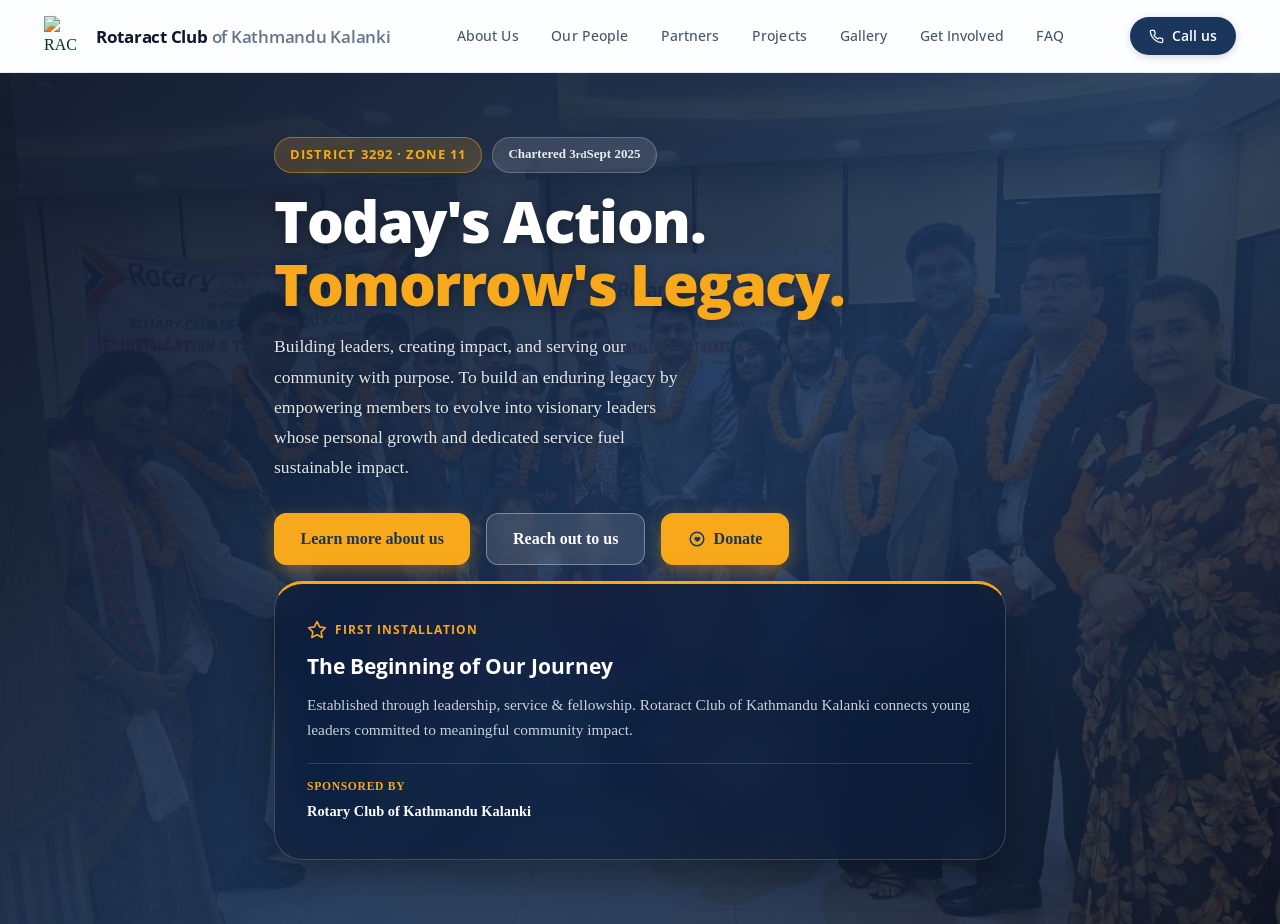
==== commit da669357: "hero page" ====
--- a/index.html
+++ b/index.html
@@ -23,7 +23,7 @@
 
 <body>
 
-  
+
   <!-- Navigation -->
   <header class="navbar" id="navbar">
     <div class="container nav-container">
@@ -82,34 +82,63 @@
 
   <main>
     <!-- Hero Section -->
-    <section class="hero-section" id="hero">
-      <div class="container hero-container">
-        <div class="hero-content fade-in">
-          <div class="badge-kicker"><b>Disctrict</b>&nbsp;3292, &nbsp; <b>Zone</b>&nbsp;11</div>
-          <h1 class="hero-title">Today's Action.<br>Tomorrow's Legacy.</h1>
-          <p class="hero-description">
-            To build an enduring legacy by empowering members to evolve into visionary 
-            leaders whose personal growth and dedicated community service fuel sustainable impact across generations.
+    <section class="hero-section hero-cover-section" id="hero">
+      <div class="hero-bg-overlay"></div>
+      <div class="hero-bg-image" style="background-image: url('assets/images/first_installment.jpeg');"></div>
+
+      <div class="container hero-container-immersive">
+        <div class="hero-content-box">
+          <div class="hero-kicker-wrapper">
+            <span class="hero-kicker-badge">DISTRICT 3292 &middot; ZONE 11</span>
+            <span class="hero-charter-tag">Chartered 3<sup>rd</sup> Sept 2025</span>
+          </div>
+
+          <h1 class="hero-title-immersive">
+            Today's Action.<br>
+            <span class="hero-title-gold">Tomorrow's Legacy.</span>
+          </h1>
+
+          <p class="hero-description-immersive">
+            Building leaders, creating impact, and serving our community with purpose.
+            To build an enduring legacy by empowering members to evolve into visionary leaders whose personal growth and
+            dedicated service fuel sustainable impact.
           </p>
-          <div class="hero-actions">
-            <a href="about.html" class="btn btn-primary">Learn more about us</a>
-            <a href="faq.html" class="btn btn-outline">Reach out to us</a>
-            <button type="button" class="btn btn-primary" id="donateBtn" aria-haspopup="dialog">
+
+          <div class="hero-actions-immersive">
+            <a href="about.html" class="btn btn-gold-primary">Learn more about us</a>
+            <a href="faq.html" class="btn btn-glass-secondary">Reach out to us</a>
+            <button type="button" class="btn btn-gold-primary" id="donateBtn" aria-haspopup="dialog">
               <svg class="btn-icon" xmlns="http://www.w3.org/2000/svg" viewBox="0 0 24 24" fill="none"
                 stroke="currentColor" stroke-width="2" stroke-linecap="round" stroke-linejoin="round">
                 <circle cx="12" cy="12" r="9"></circle>
-                <path d="M12 15.5s-3.5-2.2-3.5-4.2a2.2 2.2 0 0 1 4-1.3 2.2 2.2 0 0 1 4 1.3c0 2-3.5 4.2-3.5 4.2z" fill="currentColor" stroke="none"></path>
+                <path d="M12 15.5s-3.5-2.2-3.5-4.2a2.2 2.2 0 0 1 4-1.3 2.2 2.2 0 0 1 4 1.3c0 2-3.5 4.2-3.5 4.2z"
+                  fill="currentColor" stroke="none"></path>
               </svg>
               <span>Donate</span>
             </button>
           </div>
         </div>
 
-        <div class="hero-media fade-in">
-          <div class="hero-image-wrapper">
-            <img
-              src="assets/images/first_installment.jpeg"
-              alt="RAC KTM KALANKI Community Work in Kathmandu" class="hero-image" loading="eager">
+        <!-- Installation Identity Card -->
+        <div class="hero-identity-card">
+          <div class="identity-card-inner">
+            <div class="identity-badge-header">
+              <svg class="identity-icon" xmlns="http://www.w3.org/2000/svg" viewBox="0 0 24 24" fill="none"
+                stroke="currentColor" stroke-width="2" stroke-linecap="round" stroke-linejoin="round">
+                <path d="M12 2l3.09 6.26L22 9.27l-5 4.87 1.18 6.88L12 17.77l-6.18 3.25L7 14.14 2 9.27l6.91-1.01L12 2z">
+                </path>
+              </svg>
+              <span class="identity-kicker">FIRST INSTALLATION</span>
+            </div>
+            <h3 class="identity-title">The Beginning of Our Journey</h3>
+            <p class="identity-text">
+              Established through leadership, service &amp; fellowship. Rotaract Club of Kathmandu Kalanki connects
+              young leaders committed to meaningful community impact.
+            </p>
+            <div class="identity-meta-row">
+              <span class="meta-label">SPONSORED BY</span>
+              <span class="meta-val">Rotary Club of Kathmandu Kalanki</span>
+            </div>
           </div>
         </div>
       </div>
@@ -118,7 +147,8 @@
 
 
   <!-- Donation Modal -->
-  <div class="donate-modal-overlay" id="donateOverlay" role="dialog" aria-modal="true" aria-labelledby="donateModalTitle" aria-hidden="true">
+  <div class="donate-modal-overlay" id="donateOverlay" role="dialog" aria-modal="true"
+    aria-labelledby="donateModalTitle" aria-hidden="true">
     <div class="donate-modal">
       <button class="donate-modal-close" id="donateClose" aria-label="Close donation popup">&times;</button>
 
@@ -126,14 +156,23 @@
       <div class="donate-modal-header">
         <h2 class="donate-modal-title" id="donateModalTitle">Support Our Mission</h2>
         <p class="donate-modal-subtitle">
-          Every contribution helps us create a greater impact through community service, leadership, youth development, and humanitarian projects.
+          Every contribution helps us create a greater impact through community service, leadership, youth development,
+          and humanitarian projects.
         </p>
       </div>
 
       <!-- Global IME Bank QR Section -->
       <div class="donate-qr-section">
         <div class="donate-bank-badge">
-          <svg class="bank-badge-icon" xmlns="http://www.w3.org/2000/svg" viewBox="0 0 24 24" fill="none" stroke="currentColor" stroke-width="2" stroke-linecap="round" stroke-linejoin="round"><path d="M3 21h18"></path><path d="M3 10h18"></path><path d="M12 3l9 7H3l9-7z"></path><path d="M7 10v8"></path><path d="M12 10v8"></path><path d="M17 10v8"></path></svg>
+          <svg class="bank-badge-icon" xmlns="http://www.w3.org/2000/svg" viewBox="0 0 24 24" fill="none"
+            stroke="currentColor" stroke-width="2" stroke-linecap="round" stroke-linejoin="round">
+            <path d="M3 21h18"></path>
+            <path d="M3 10h18"></path>
+            <path d="M12 3l9 7H3l9-7z"></path>
+            <path d="M7 10v8"></path>
+            <path d="M12 10v8"></path>
+            <path d="M17 10v8"></path>
+          </svg>
           <span>Global IME Bank QR Payment</span>
         </div>
         <div class="donate-qr-frame">
@@ -145,7 +184,8 @@
       <div class="donate-remark-box">
         <h4 class="donate-remark-heading">Payment Reference</h4>
         <p class="donate-remark-text">
-          While making your donation, please mention your <strong>Full Name</strong> followed by <strong>&ldquo;Rotaract&rdquo;</strong> in the payment remarks or reference field.
+          While making your donation, please mention your <strong>Full Name</strong> followed by
+          <strong>&ldquo;Rotaract&rdquo;</strong> in the payment remarks or reference field.
         </p>
         <div class="donate-remark-example">
           <span class="donate-example-label">Example:</span>
@@ -199,4 +239,4 @@
   </script>
 </body>
 
-</html>
+</html>
--- a/css/style.css
+++ b/css/style.css
@@ -472,75 +472,296 @@
 /* --------------------------------------------------------------------------
    5. Hero Section
    -------------------------------------------------------------------------- */
-.hero-section {
-  padding-top: var(--spacing-xl);
-  padding-bottom: var(--spacing-xxl);
-}
-
-.hero-container {
-  display: grid;
-  grid-template-columns: 1fr 1fr;
-  gap: var(--spacing-xl);
-  align-items: center;
-}
-
-.hero-title {
-  font-family: var(--font-heading);
-  font-size: clamp(2.75rem, 5vw, 4.25rem);
+/* --------------------------------------------------------------------------
+   5. Hero Section (Immersive Cover & First Installation Identity Layout)
+   -------------------------------------------------------------------------- */
+.hero-cover-section {
+  position: relative;
+  min-height: 90vh;
+  display: flex;
+  align-items: center;
+  padding-top: clamp(3rem, 5vw, 4.5rem);
+  padding-bottom: clamp(3rem, 5vw, 4.5rem);
+  overflow: hidden;
+  background-color: #0f172a;
+}
+
+.hero-bg-overlay {
+  position: absolute;
+  inset: 0;
+  background: linear-gradient(
+    135deg,
+    rgba(15, 23, 42, 0.95) 0%,
+    rgba(27, 54, 93, 0.88) 55%,
+    rgba(15, 23, 42, 0.82) 100%
+  );
+  z-index: 2;
+}
+
+.hero-bg-image {
+  position: absolute;
+  inset: 0;
+  background-size: cover;
+  background-position: center 35%;
+  filter: brightness(0.85) contrast(1.08);
+  z-index: 1;
+  transform: scale(1.02);
+  transition: transform 12s ease-out;
+}
+
+.hero-cover-section:hover .hero-bg-image {
+  transform: scale(1.05);
+}
+
+.hero-container-immersive {
+  position: relative;
+  z-index: 3;
+  display: flex;
+  flex-direction: column;
+  align-items: flex-start;
+  max-width: 780px;
+}
+
+.hero-content-box {
+  color: #ffffff;
+  width: 100%;
+}
+
+.hero-kicker-wrapper {
+  display: flex;
+  align-items: center;
+  gap: 0.625rem;
+  flex-wrap: wrap;
+  margin-bottom: 1rem;
+}
+
+.hero-kicker-badge {
+  display: inline-flex;
+  align-items: center;
+  padding: 0.4rem 0.95rem;
+  background: rgba(247, 168, 27, 0.18);
+  border: 1px solid rgba(247, 168, 27, 0.45);
+  color: var(--rotary-gold);
+  font-family: var(--font-heading);
+  font-size: 0.8125rem;
+  font-weight: 700;
+  letter-spacing: 0.08em;
+  border-radius: var(--radius-pill);
+  text-transform: uppercase;
+}
+
+.hero-charter-tag {
+  display: inline-flex;
+  align-items: center;
+  padding: 0.4rem 0.95rem;
+  background: rgba(255, 255, 255, 0.12);
+  border: 1px solid rgba(255, 255, 255, 0.22);
+  color: rgba(241, 245, 249, 0.95);
+  font-family: var(--font-body);
+  font-size: 0.8125rem;
+  font-weight: 600;
+  border-radius: var(--radius-pill);
+}
+
+.hero-title-immersive {
+  font-family: var(--font-heading);
+  font-size: clamp(2.5rem, 4.5vw, 4rem);
   font-weight: 800;
   line-height: 1.1;
-  letter-spacing: -0.02em;
-  color: var(--text-primary);
-  margin-top: 0.5rem;
-  margin-bottom: var(--spacing-md);
-}
-
-.hero-description {
-  font-size: 1.125rem;
-  color: var(--text-secondary);
-  margin-bottom: var(--spacing-lg);
-  line-height: 1.75;
-  max-width: 44ch;
-  font-weight: 400;
-}
-
-.hero-actions {
+  letter-spacing: -0.025em;
+  color: #ffffff;
+  margin-bottom: 1rem;
+  text-shadow: 0 2px 12px rgba(0, 0, 0, 0.35);
+}
+
+.hero-title-gold {
+  color: var(--rotary-gold);
+}
+
+.hero-description-immersive {
+  font-family: var(--font-body);
+  font-size: clamp(1rem, 1.5vw, 1.1rem);
+  color: rgba(241, 245, 249, 0.92);
+  line-height: 1.72;
+  margin-bottom: 1.875rem;
+  max-width: 48ch;
+  text-shadow: 0 1px 4px rgba(0, 0, 0, 0.3);
+}
+
+.hero-actions-immersive {
   display: flex;
   flex-wrap: wrap;
   align-items: center;
-  gap: 0.875rem;
-}
-
-.hero-actions .btn {
-  padding: 0.875rem 1.5rem;
+  gap: 1rem;
+}
+
+.btn-gold-primary {
+  background-color: var(--rotary-gold);
+  color: var(--rotary-royal-blue) !important;
+  border: 1px solid var(--rotary-gold);
+  font-weight: 700;
+  padding: 0.875rem 1.6rem;
   font-size: 1rem;
+  height: 52px;
+  border-radius: var(--radius-md);
+  box-shadow: 0 6px 18px rgba(247, 168, 27, 0.35);
+  transition: all 0.25s ease;
+}
+
+.btn-gold-primary:hover {
+  background-color: var(--rotary-gold-hover);
+  border-color: var(--rotary-gold-hover);
+  color: #ffffff !important;
+  transform: translateY(-2px);
+  box-shadow: 0 8px 24px rgba(247, 168, 27, 0.5);
+}
+
+.btn-glass-secondary {
+  background: rgba(255, 255, 255, 0.12);
+  border: 1px solid rgba(255, 255, 255, 0.35);
+  color: #ffffff !important;
   font-weight: 600;
-  line-height: 1.5;
+  padding: 0.875rem 1.6rem;
+  font-size: 1rem;
   height: 52px;
-  box-sizing: border-box;
-}
-
-.hero-media {
+  border-radius: var(--radius-md);
+  backdrop-filter: blur(8px);
+  -webkit-backdrop-filter: blur(8px);
+  transition: all 0.25s ease;
+}
+
+.btn-glass-secondary:hover {
+  background: rgba(255, 255, 255, 0.22);
+  border-color: #ffffff;
+  color: #ffffff !important;
+  transform: translateY(-2px);
+}
+
+/* Identity Panel */
+.hero-identity-card {
   position: relative;
-}
-
-.hero-image-wrapper {
-  position: relative;
-  border-radius: var(--radius-lg);
-  overflow: hidden;
-  box-shadow: var(--shadow-lg);
-  background-color: var(--bg-card);
-}
-
-.hero-image {
-  width: 100%;
-  height: 480px;
-  object-fit: cover;
-  transition: transform var(--transition-slow);
-}
-
-.hero-image-wrapper:hover .hero-image {
-  transform: scale(1.03);
+  z-index: 3;
+  padding-top: 1rem;
+}
+
+.identity-card-inner {
+  background: rgba(15, 23, 42, 0.65);
+  backdrop-filter: blur(16px) saturate(180%);
+  -webkit-backdrop-filter: blur(16px) saturate(180%);
+  border: 1px solid rgba(255, 255, 255, 0.18);
+  border-top: 3px solid var(--rotary-gold);
+  border-radius: var(--radius-xl);
+  padding: 2.25rem 2rem;
+  box-shadow: 0 20px 40px rgba(0, 0, 0, 0.35);
+  transition: transform var(--transition-normal), box-shadow var(--transition-normal);
+}
+
+.identity-card-inner:hover {
+  transform: translateY(-4px);
+  box-shadow: 0 24px 48px rgba(0, 0, 0, 0.45);
+  border-color: rgba(247, 168, 27, 0.4);
+}
+
+.identity-badge-header {
+  display: flex;
+  align-items: center;
+  gap: 0.5rem;
+  margin-bottom: 0.85rem;
+  color: var(--rotary-gold);
+}
+
+.identity-icon {
+  width: 20px;
+  height: 20px;
+}
+
+.identity-kicker {
+  font-family: var(--font-heading);
+  font-size: 0.78rem;
+  font-weight: 700;
+  letter-spacing: 0.08em;
+  text-transform: uppercase;
+}
+
+.identity-title {
+  font-family: var(--font-heading);
+  font-size: 1.3rem;
+  font-weight: 700;
+  color: #ffffff;
+  margin-bottom: 0.75rem;
+  line-height: 1.3;
+}
+
+.identity-text {
+  font-family: var(--font-body);
+  font-size: 0.96rem;
+  color: rgba(226, 232, 240, 0.88);
+  line-height: 1.65;
+  margin-bottom: 1.25rem;
+}
+
+.identity-meta-row {
+  padding-top: 0.9rem;
+  border-top: 1px solid rgba(255, 255, 255, 0.14);
+  display: flex;
+  flex-direction: column;
+  gap: 0.2rem;
+}
+
+.meta-label {
+  font-size: 0.725rem;
+  font-weight: 700;
+  letter-spacing: 0.06em;
+  color: var(--rotary-gold);
+}
+
+.meta-val {
+  font-size: 0.9rem;
+  color: #ffffff;
+  font-weight: 600;
+}
+
+/* Responsive Hero Rules */
+@media screen and (max-width: 992px) {
+  .hero-cover-section {
+    min-height: auto;
+    padding-top: 3.5rem;
+    padding-bottom: 3.5rem;
+  }
+}
+
+@media screen and (max-width: 600px) {
+  .hero-cover-section {
+    padding-top: 2.75rem;
+    padding-bottom: 2.75rem;
+  }
+
+  .hero-title-immersive {
+    font-size: 2.05rem;
+    margin-bottom: 0.85rem;
+  }
+
+  .hero-description-immersive {
+    font-size: 0.975rem;
+    margin-bottom: 1.5rem;
+    max-width: 100%;
+  }
+
+  .hero-actions-immersive {
+    flex-direction: column;
+    align-items: stretch;
+    width: 100%;
+    gap: 0.75rem;
+  }
+
+  .hero-actions-immersive .btn {
+    width: 100%;
+    justify-content: center;
+  }
+
+  .identity-card-inner {
+    padding: 1.375rem 1.25rem;
+  }
 }
 
 /* --------------------------------------------------------------------------
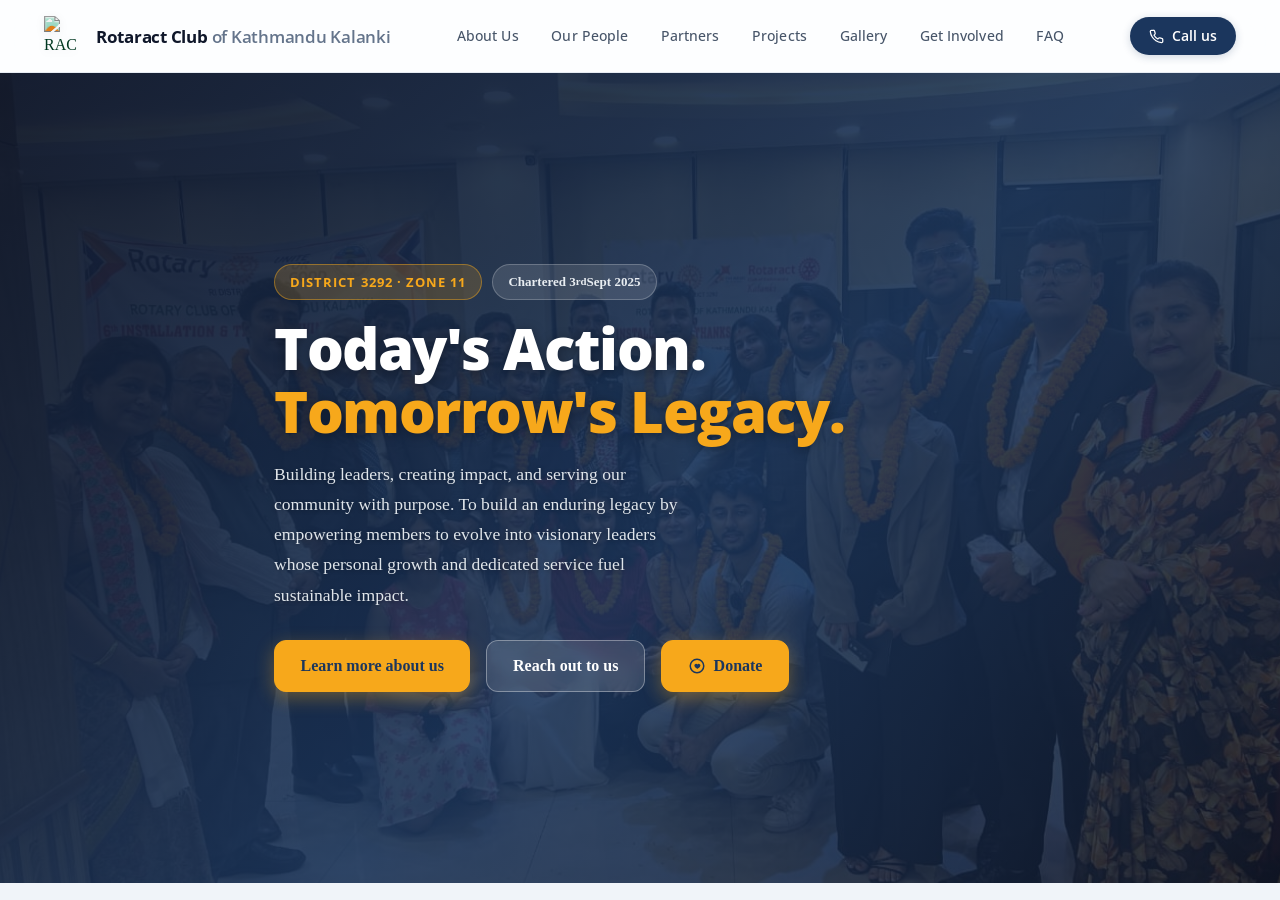
==== commit 711f0b85: "image theme" ====
--- a/index.html
+++ b/index.html
@@ -119,28 +119,6 @@
           </div>
         </div>
 
-        <!-- Installation Identity Card -->
-        <div class="hero-identity-card">
-          <div class="identity-card-inner">
-            <div class="identity-badge-header">
-              <svg class="identity-icon" xmlns="http://www.w3.org/2000/svg" viewBox="0 0 24 24" fill="none"
-                stroke="currentColor" stroke-width="2" stroke-linecap="round" stroke-linejoin="round">
-                <path d="M12 2l3.09 6.26L22 9.27l-5 4.87 1.18 6.88L12 17.77l-6.18 3.25L7 14.14 2 9.27l6.91-1.01L12 2z">
-                </path>
-              </svg>
-              <span class="identity-kicker">FIRST INSTALLATION</span>
-            </div>
-            <h3 class="identity-title">The Beginning of Our Journey</h3>
-            <p class="identity-text">
-              Established through leadership, service &amp; fellowship. Rotaract Club of Kathmandu Kalanki connects
-              young leaders committed to meaningful community impact.
-            </p>
-            <div class="identity-meta-row">
-              <span class="meta-label">SPONSORED BY</span>
-              <span class="meta-val">Rotary Club of Kathmandu Kalanki</span>
-            </div>
-          </div>
-        </div>
       </div>
     </section>
   </main>
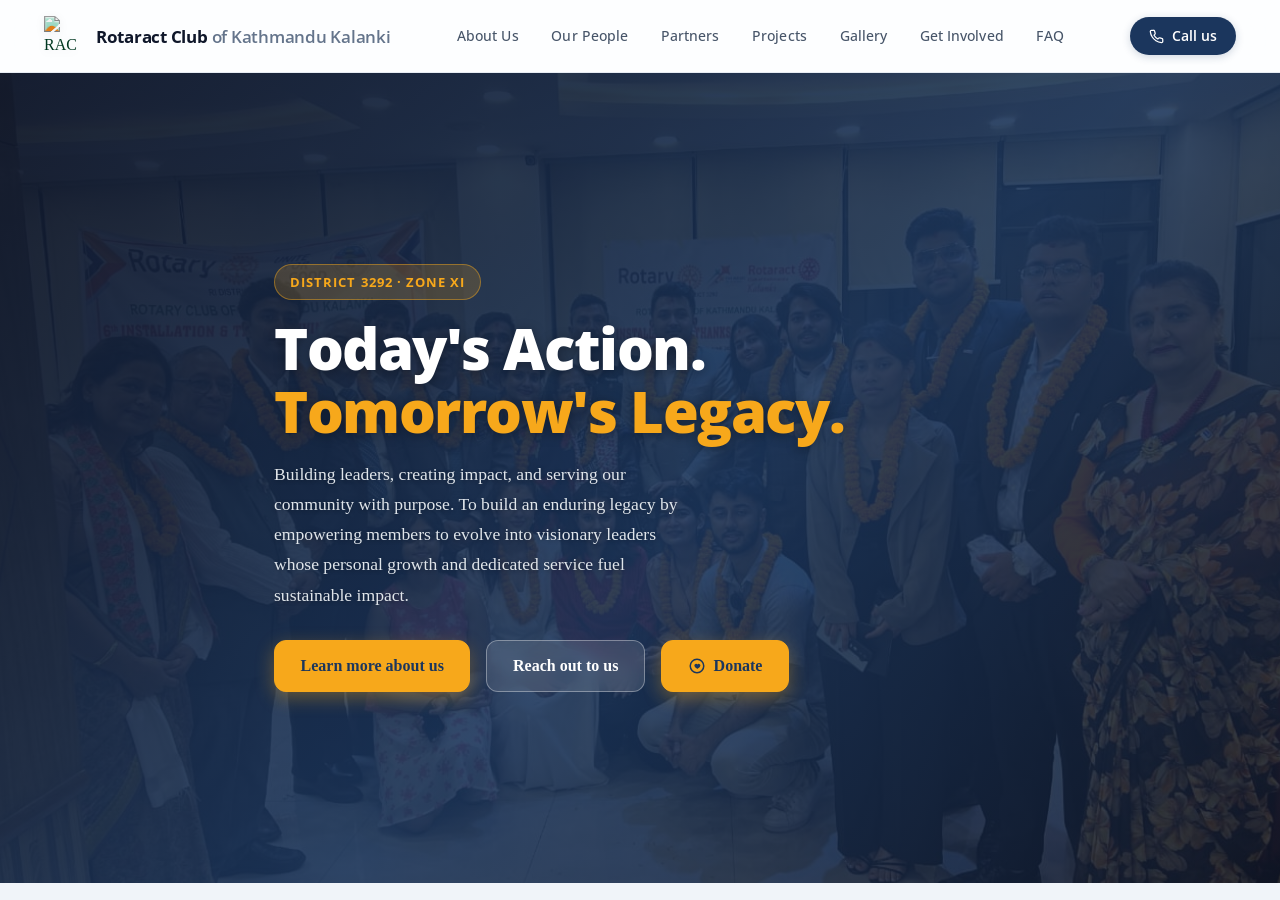
==== commit 1dee1071: "charterd mode" ====
--- a/index.html
+++ b/index.html
@@ -89,8 +89,8 @@
       <div class="container hero-container-immersive">
         <div class="hero-content-box">
           <div class="hero-kicker-wrapper">
-            <span class="hero-kicker-badge">DISTRICT 3292 &middot; ZONE 11</span>
-            <span class="hero-charter-tag">Chartered 3<sup>rd</sup> Sept 2025</span>
+            <span class="hero-kicker-badge">DISTRICT 3292 &middot; ZONE XI</span>
+            <!-- <span class="hero-charter-tag">Chartered: 3<sup>rd</sup> &nbsp;Sept, 2025</span> -->
           </div>
 
           <h1 class="hero-title-immersive">
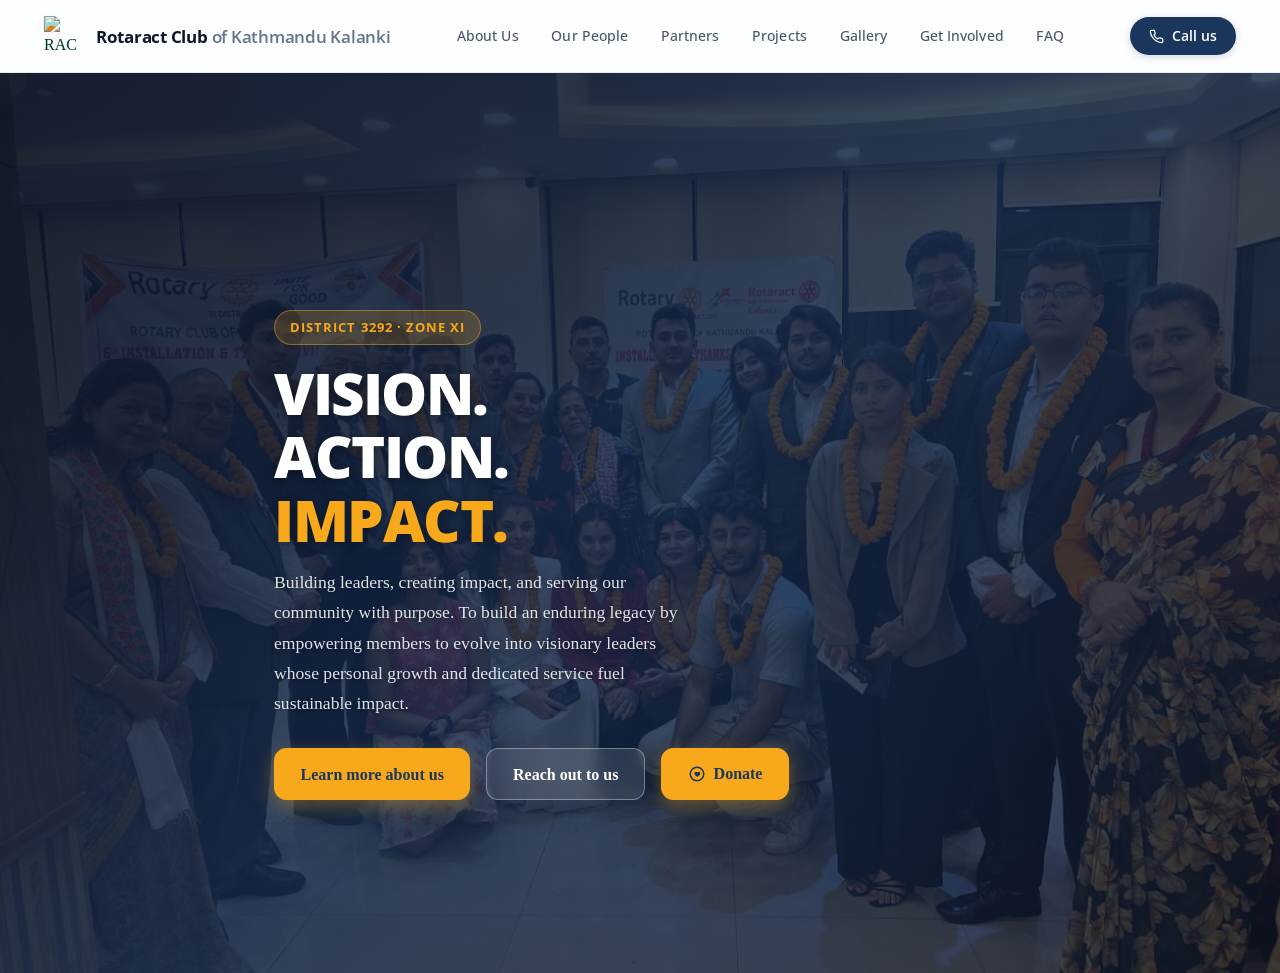
==== commit d3bd7d99: "motto" ====
--- a/index.html
+++ b/index.html
@@ -94,8 +94,8 @@
           </div>
 
           <h1 class="hero-title-immersive">
-            Today's Action.<br>
-            <span class="hero-title-gold">Tomorrow's Legacy.</span>
+           VISION. </br>ACTION.</br>
+            <span class="hero-title-gold">IMPACT.</span>
           </h1>
 
           <p class="hero-description-immersive">
--- a/css/style.css
+++ b/css/style.css
@@ -477,13 +477,15 @@
    -------------------------------------------------------------------------- */
 .hero-cover-section {
   position: relative;
-  min-height: 90vh;
-  display: flex;
-  align-items: center;
-  padding-top: clamp(3rem, 5vw, 4.5rem);
+  min-height: 100vh;
+  display: flex;
+  align-items: center;
+  padding-top: clamp(6rem, 10vw, 8rem);
   padding-bottom: clamp(3rem, 5vw, 4.5rem);
   overflow: hidden;
   background-color: #0f172a;
+  margin: 0;
+  border: none;
 }
 
 .hero-bg-overlay {
@@ -491,9 +493,9 @@
   inset: 0;
   background: linear-gradient(
     135deg,
-    rgba(15, 23, 42, 0.95) 0%,
-    rgba(27, 54, 93, 0.88) 55%,
-    rgba(15, 23, 42, 0.82) 100%
+    rgba(10, 18, 36, 0.92) 0%,
+    rgba(18, 40, 75, 0.82) 50%,
+    rgba(10, 18, 36, 0.75) 100%
   );
   z-index: 2;
 }
@@ -502,8 +504,9 @@
   position: absolute;
   inset: 0;
   background-size: cover;
-  background-position: center 35%;
-  filter: brightness(0.85) contrast(1.08);
+  background-position: center;
+  background-repeat: no-repeat;
+  filter: brightness(0.9) contrast(1.05);
   z-index: 1;
   transform: scale(1.02);
   transition: transform 12s ease-out;
@@ -724,15 +727,16 @@
 /* Responsive Hero Rules */
 @media screen and (max-width: 992px) {
   .hero-cover-section {
-    min-height: auto;
-    padding-top: 3.5rem;
+    min-height: 85vh;
+    padding-top: 6rem;
     padding-bottom: 3.5rem;
   }
 }
 
 @media screen and (max-width: 600px) {
   .hero-cover-section {
-    padding-top: 2.75rem;
+    min-height: 80vh;
+    padding-top: 5.5rem;
     padding-bottom: 2.75rem;
   }
 
@@ -1075,6 +1079,82 @@
 }
 
 /* --------------------------------------------------------------------------
+   6.4 Charter Team Section
+   -------------------------------------------------------------------------- */
+.charter-team-section {
+  padding-top: clamp(3.25rem, 6vw, 4.5rem);
+  padding-bottom: clamp(4rem, 7vw, 5.5rem);
+  background-color: var(--bg-canvas-alt);
+  border-top: 1px solid var(--border-subtle);
+}
+
+/* Each hierarchical row is a flex container centered horizontally */
+.charter-row {
+  display: flex;
+  justify-content: center;
+  align-items: stretch;
+  gap: 1.75rem;
+  margin-bottom: 1.75rem;
+}
+
+.charter-row:last-child {
+  margin-bottom: 0;
+}
+
+/* Row with exactly 1 card (Alan Dahal focal point) */
+.charter-row-1 .people-card {
+  max-width: 200px;
+  width: 100%;
+}
+
+/* Row with 4 cards */
+.charter-row-4 .people-card {
+  flex: 0 1 calc(25% - 1.75rem * 3 / 4);
+  max-width: 200px;
+  width: 100%;
+}
+
+/* Row with 2 cards */
+.charter-row-2 .people-card {
+  flex: 0 1 200px;
+  max-width: 200px;
+  width: 100%;
+}
+
+/* Focal card for Alan Dahal — slightly elevated, gold border treatment */
+.charter-focal-card {
+  padding: 2rem 1.5rem 1.75rem;
+  border-color: rgba(247, 168, 27, 0.35);
+  box-shadow: 0 4px 20px rgba(247, 168, 27, 0.12), var(--shadow-sm);
+  position: relative;
+}
+
+.charter-focal-card::before {
+  content: '';
+  position: absolute;
+  top: 0;
+  left: 50%;
+  transform: translateX(-50%);
+  width: 60px;
+  height: 3px;
+  background: linear-gradient(90deg, var(--rotary-gold), var(--rotary-royal-blue));
+  border-radius: 0 0 var(--radius-pill) var(--radius-pill);
+}
+
+/* Focal image — board-size (130px) gold ring */
+.charter-focal-wrapper {
+  width: 120px;
+  height: 120px;
+  border: 3px solid var(--rotary-gold);
+  box-shadow: 0 4px 16px rgba(247, 168, 27, 0.22);
+}
+
+.charter-focal-card .people-name {
+  font-size: 1.05rem;
+  font-weight: 700;
+}
+
+/* --------------------------------------------------------------------------
    6.5 Our People Section (Board of Directors & Club Members)
    -------------------------------------------------------------------------- */
 .our-people-section {
@@ -1113,6 +1193,32 @@
   height: 3px;
   background: linear-gradient(90deg, var(--rotary-gold), var(--rotary-royal-blue));
   border-radius: var(--radius-pill);
+}
+
+.charter-sub-section .subsection-title {
+  padding-bottom: 0;
+}
+
+.charter-sub-section .subsection-title::after {
+  content: none;
+}
+
+.charter-sub-section .members-grid {
+  display: flex;
+  flex-wrap: wrap;
+  justify-content: center;
+  gap: 1.75rem;
+}
+
+.charter-sub-section .members-grid .people-card {
+  width: 200px;
+  flex-shrink: 0;
+}
+
+@media (max-width: 992px) {
+  .charter-sub-section .members-grid {
+    gap: 1.25rem;
+  }
 }
 
 /* ---- Board of Directors Grid ---- */
--- a/css/responsive.css
+++ b/css/responsive.css
@@ -51,6 +51,17 @@
   .board-image-wrapper {
     width: 110px;
     height: 110px;
+  }
+
+  /* Charter Team: 4-col rows → 2 cols each */
+  .charter-row-4 {
+    flex-wrap: wrap;
+    gap: 1.25rem;
+  }
+
+  .charter-row-4 .people-card {
+    flex: 0 1 calc(50% - 0.75rem);
+    max-width: none;
   }
 
   .cta-card {
@@ -227,6 +238,34 @@
     width: 85px;
     height: 85px;
   }
+
+  /* Charter Team: stack rows to 2 cols on mobile */
+  .charter-row {
+    gap: 1rem;
+  }
+
+  .charter-row-4 {
+    flex-wrap: wrap;
+  }
+
+  .charter-row-4 .people-card {
+    flex: 0 1 calc(50% - 0.5rem);
+    max-width: none;
+  }
+
+  .charter-row-2 {
+    gap: 1rem;
+  }
+
+  .charter-row-2 .people-card {
+    flex: 0 1 calc(50% - 0.5rem);
+    max-width: none;
+  }
+
+  .charter-focal-wrapper {
+    width: 100px;
+    height: 100px;
+  }
 }
 
 /* --------------------------------------------------------------------------
@@ -308,4 +347,16 @@
   .people-card {
     padding: 1.5rem 1rem;
   }
+
+  /* Charter Team: single column on tiny screens */
+  .charter-row-4 .people-card,
+  .charter-row-2 .people-card {
+    flex: 0 1 100%;
+    max-width: 260px;
+  }
+
+  .charter-focal-wrapper {
+    width: 90px;
+    height: 90px;
+  }
 }
